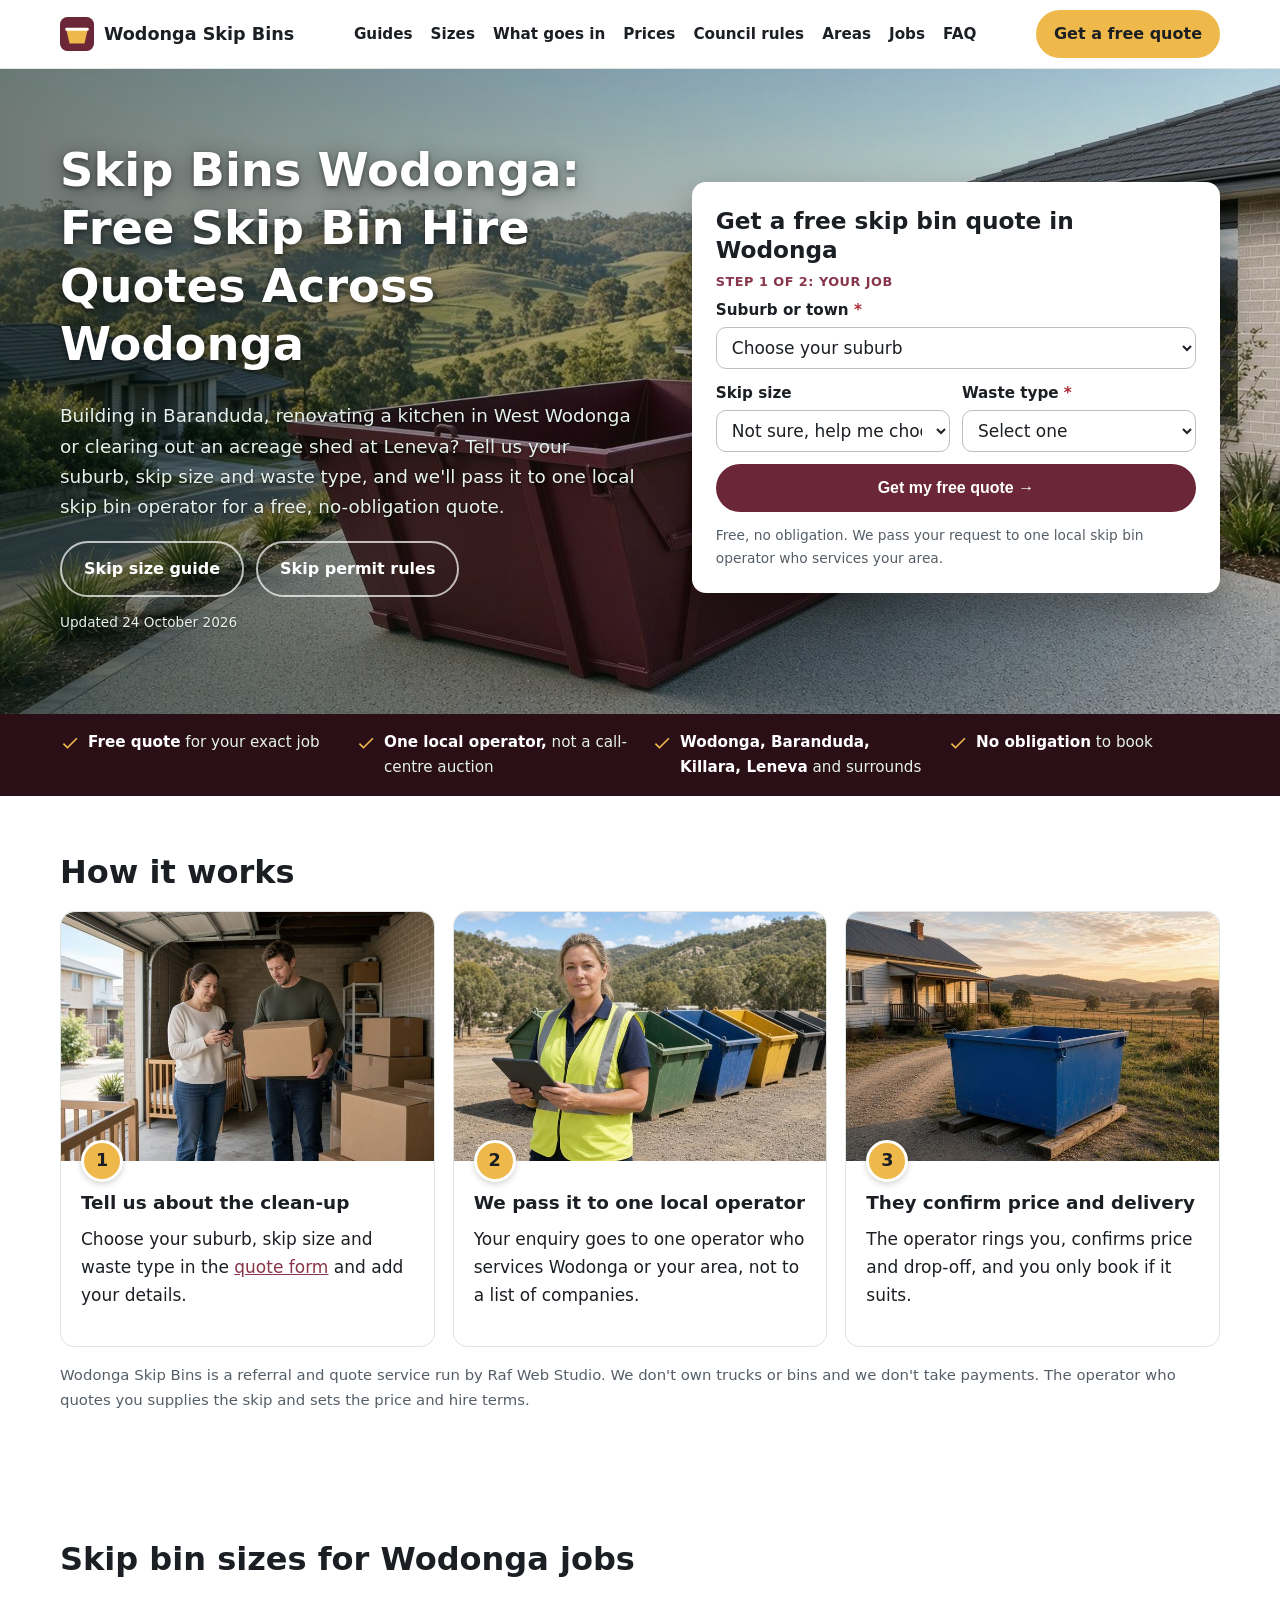
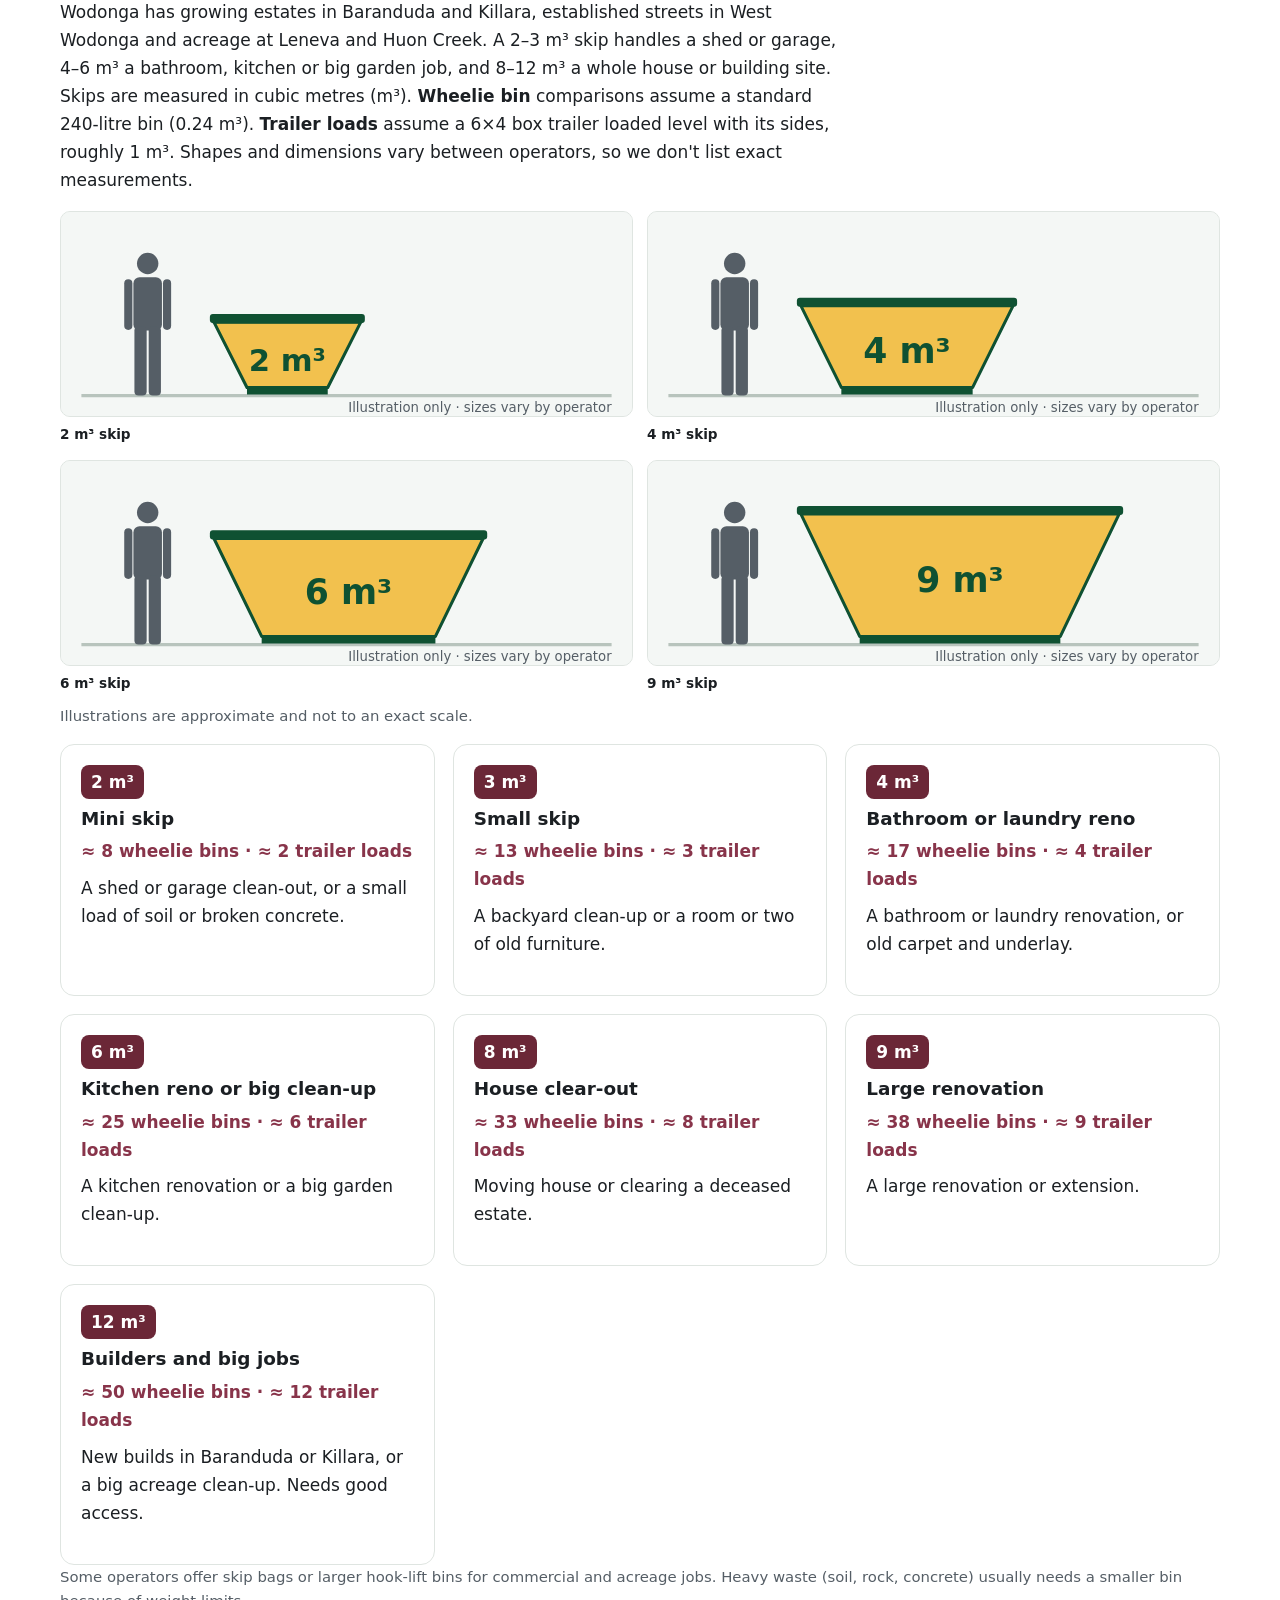
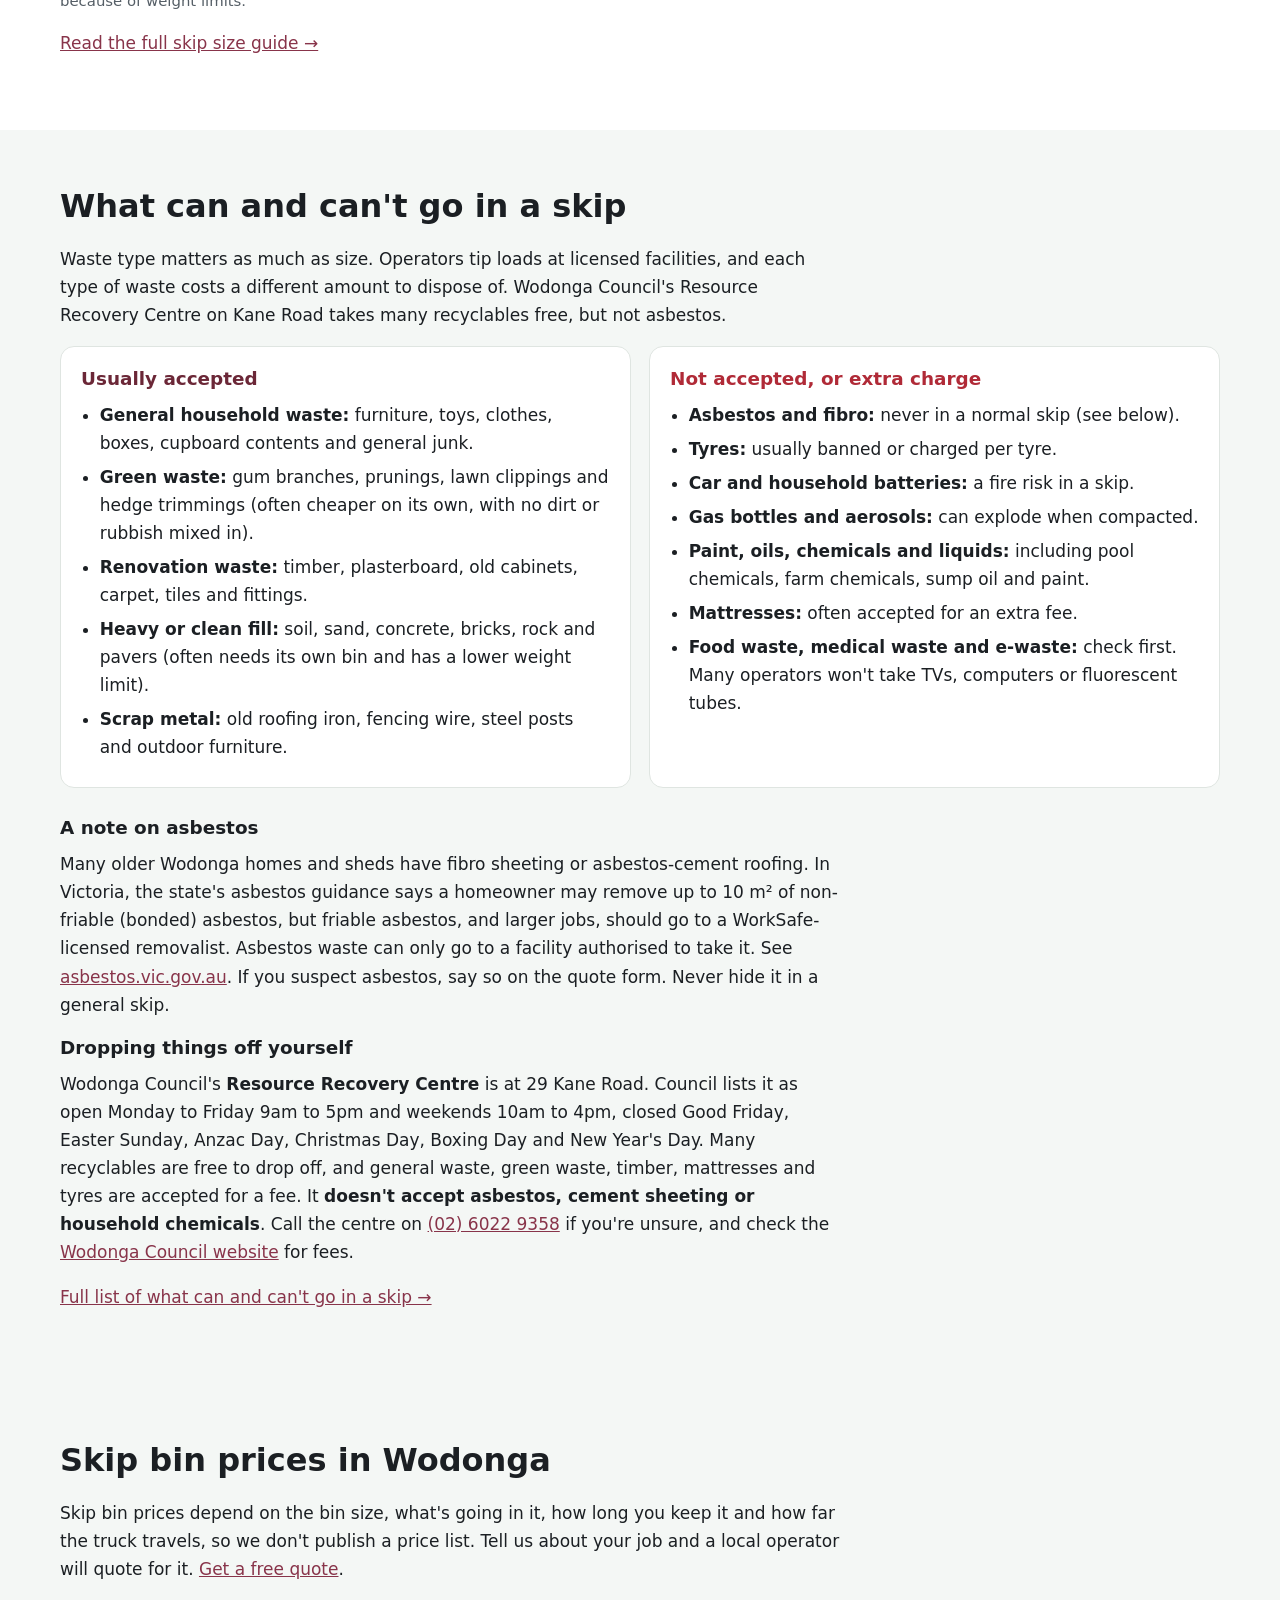
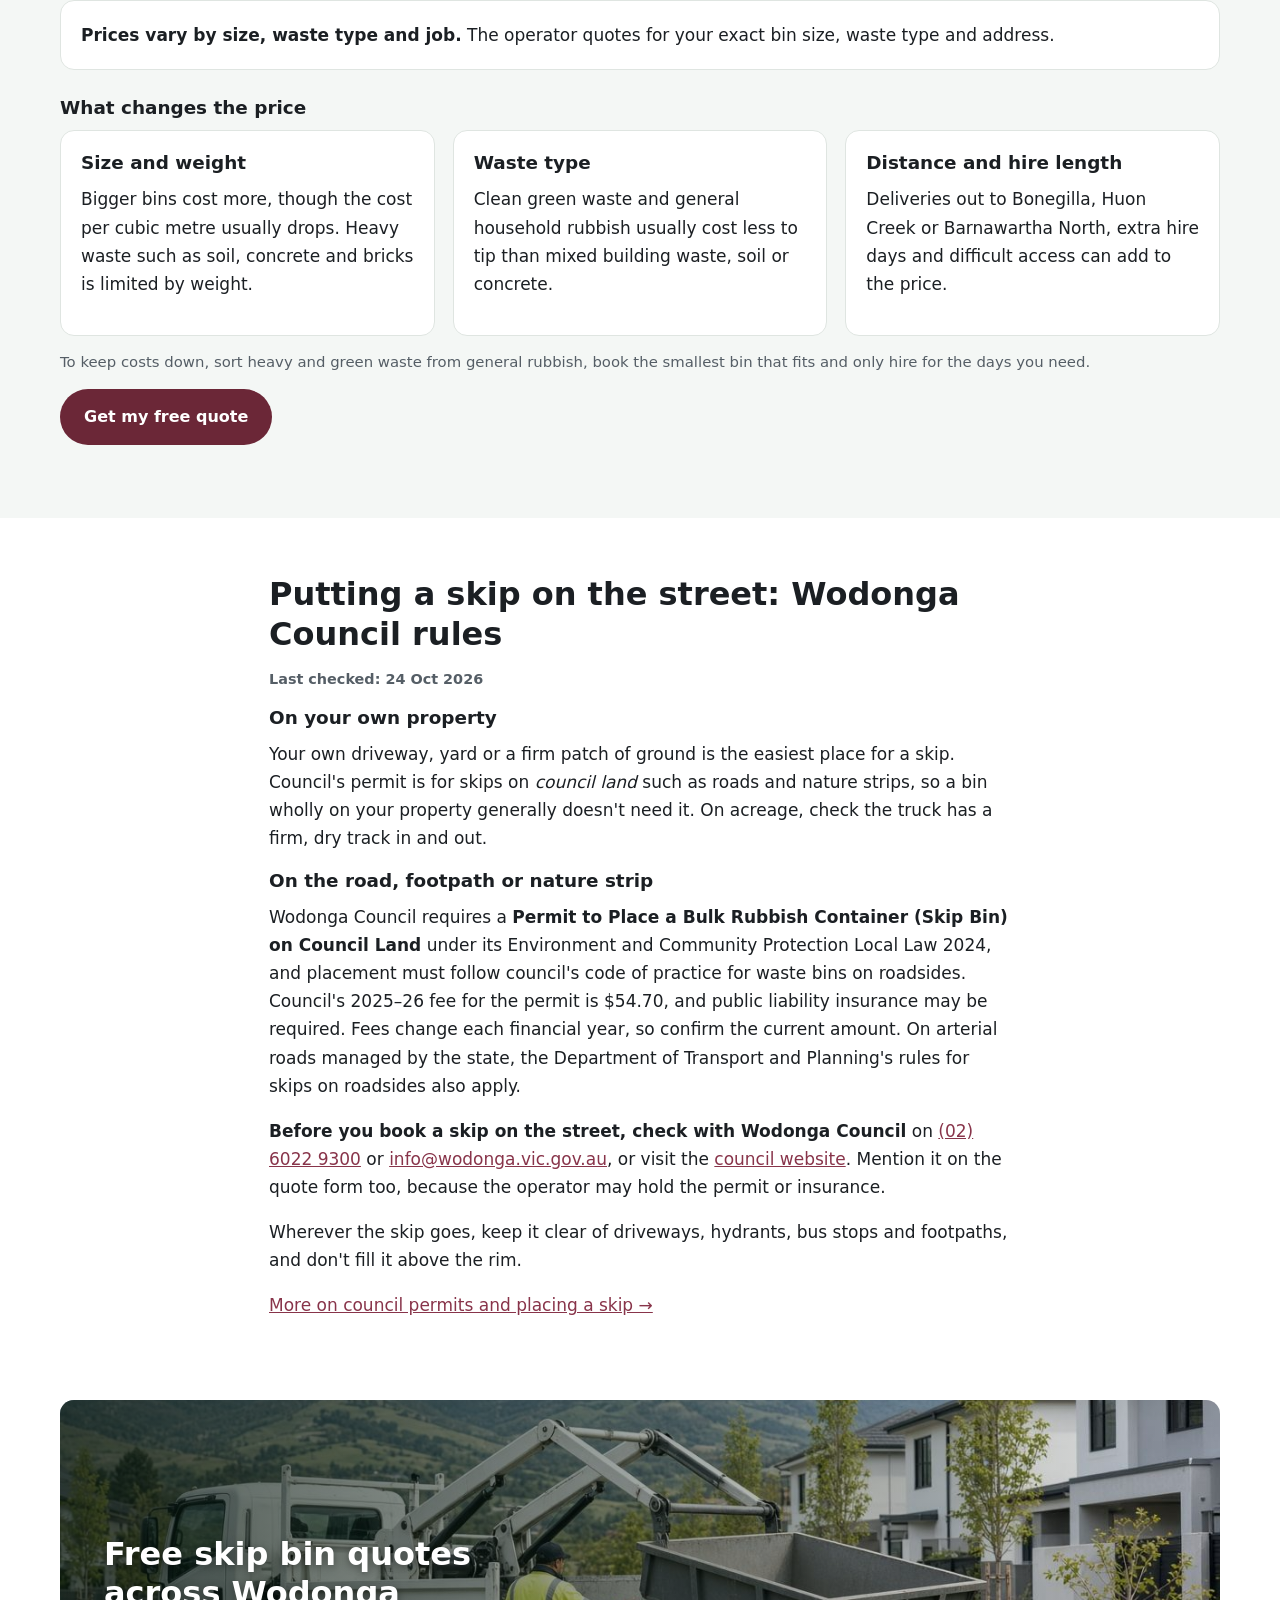
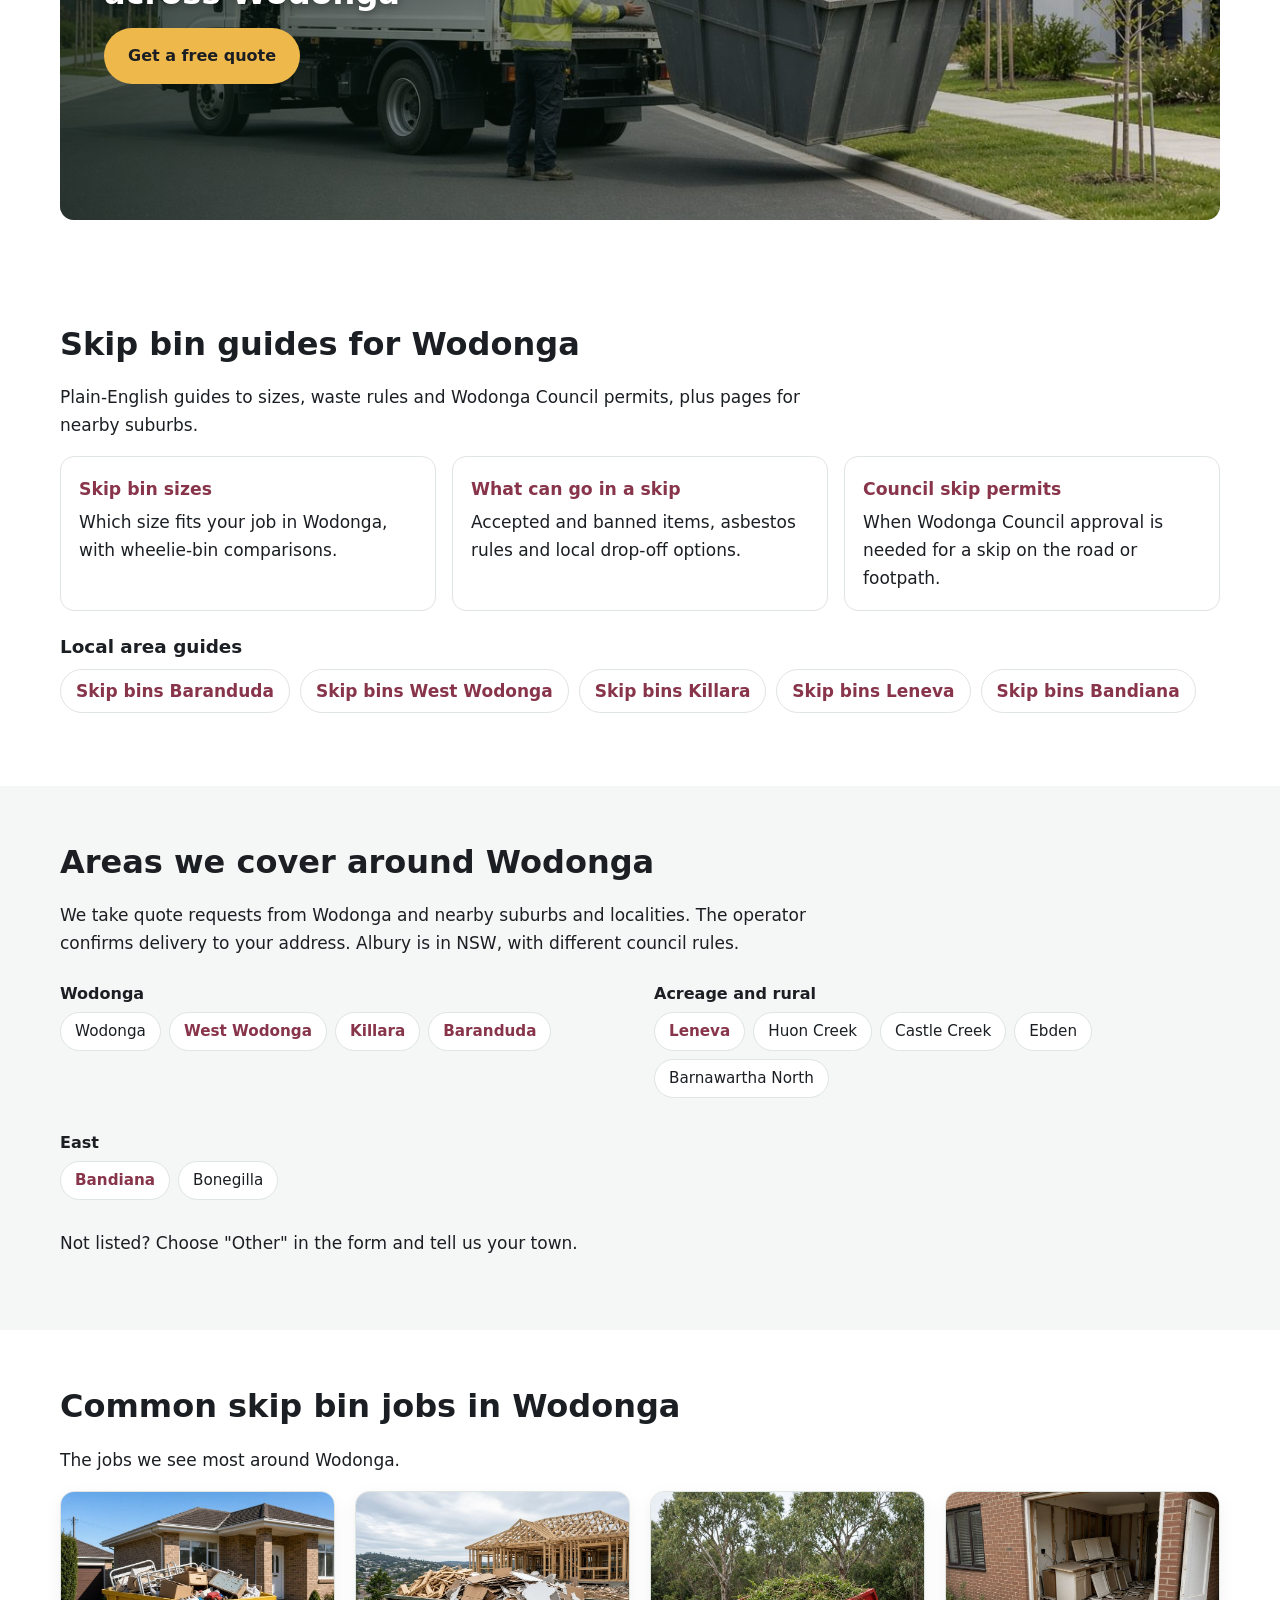
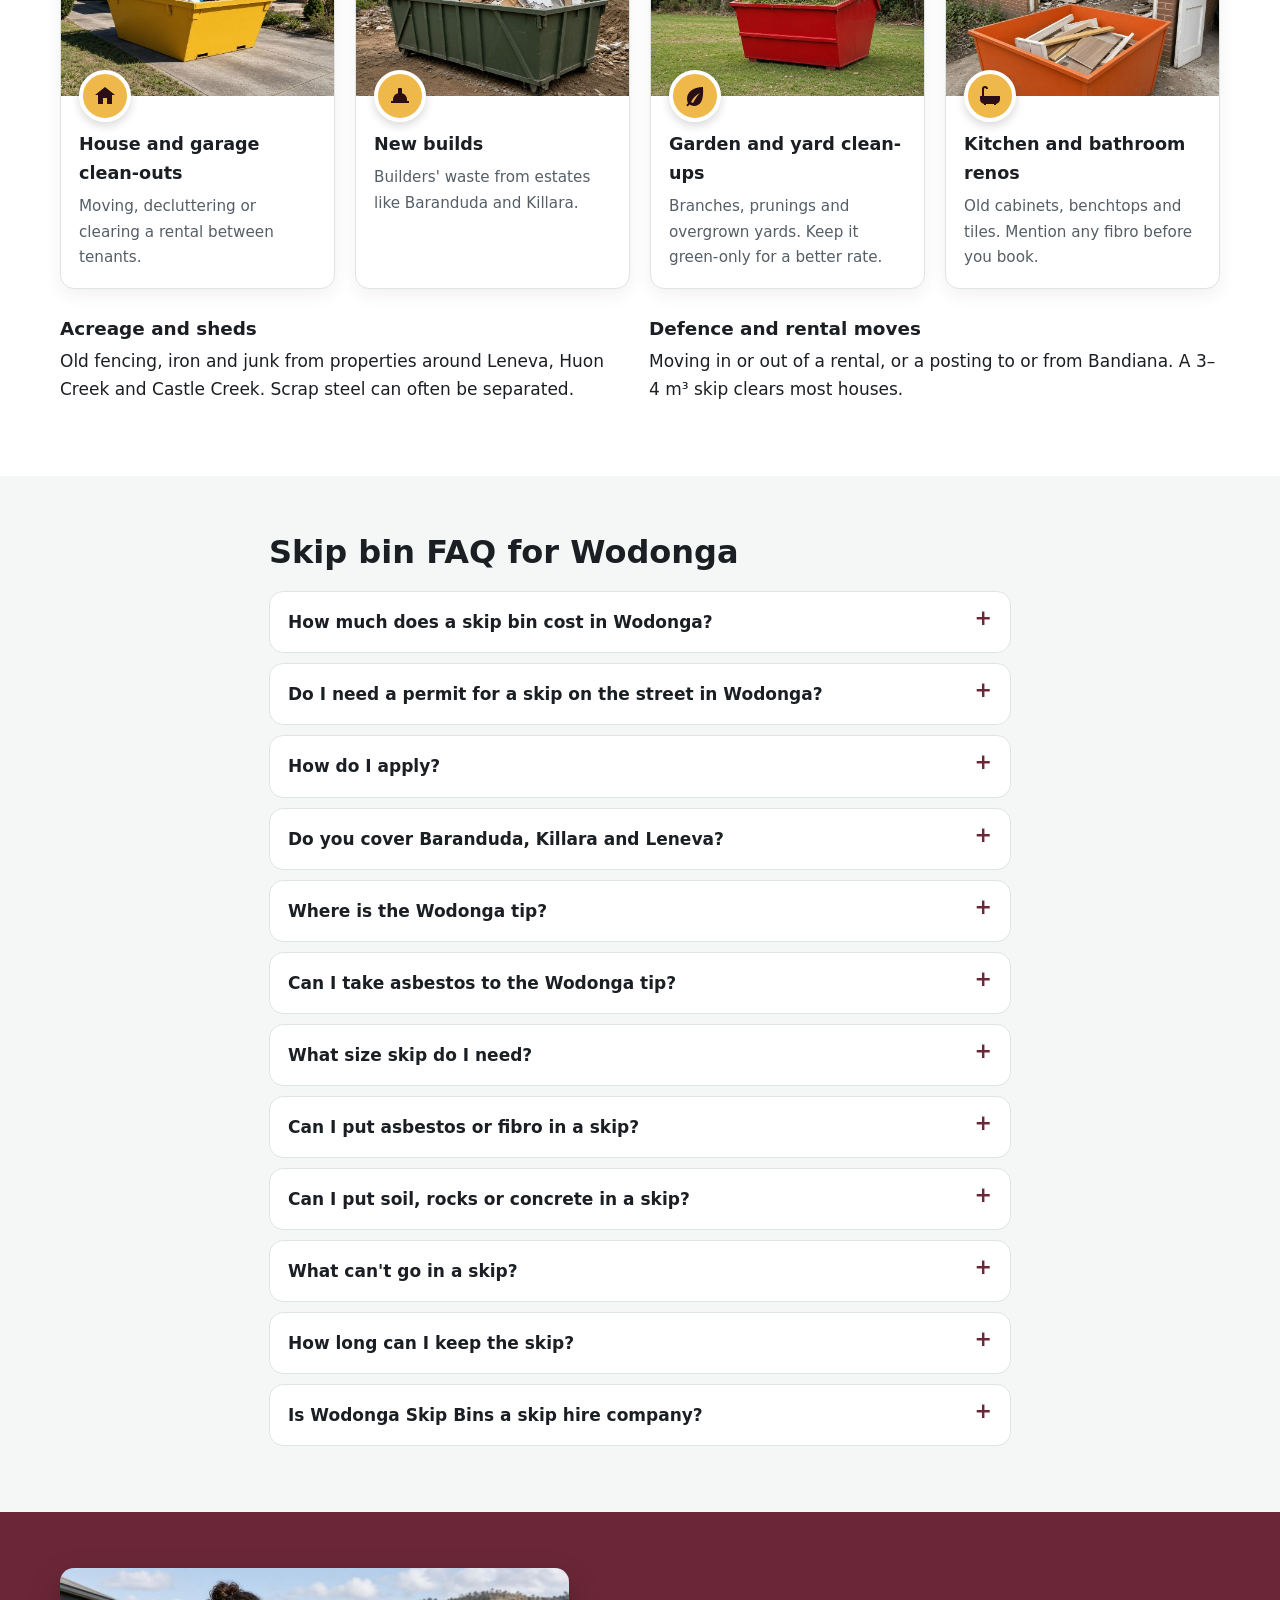
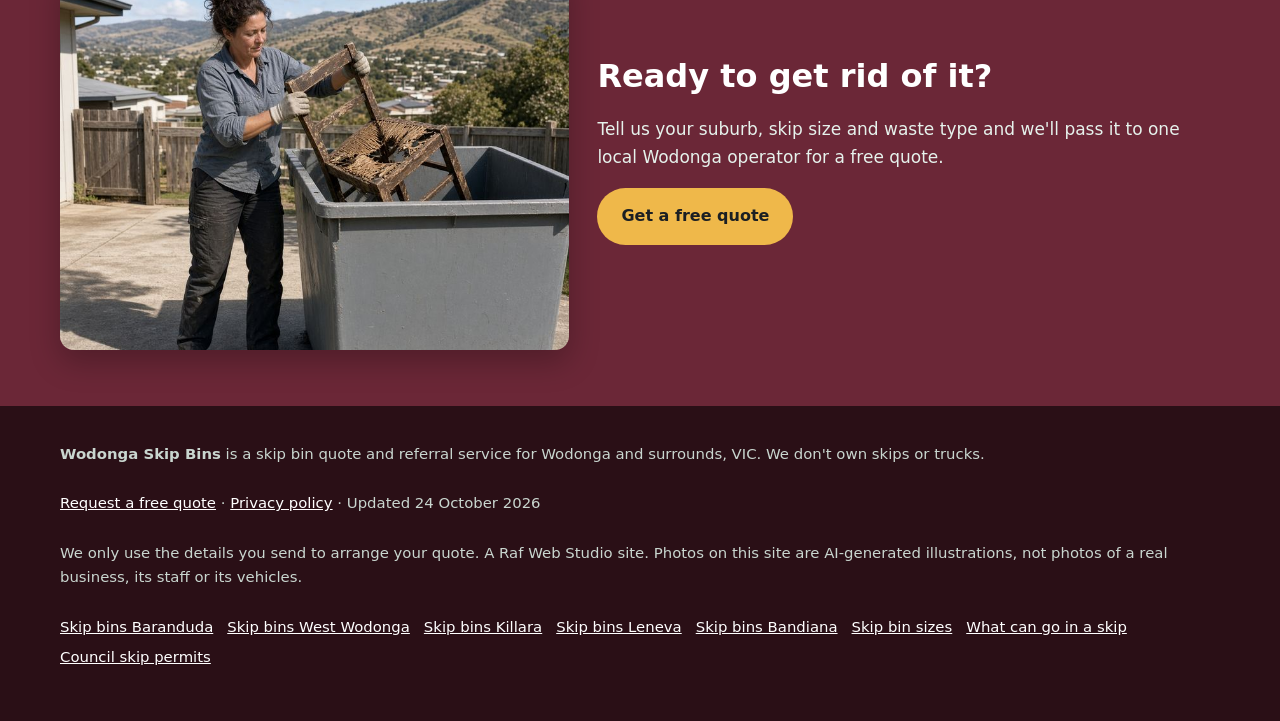
==== index.html @ 62849232 "Initial site: Wodonga skip bin quotes (homepage, 5 suburb pages, sizes, waste, council permit)" ====
<!doctype html>
<html lang="en-AU">
<head>
<meta charset="utf-8">
<!-- Search Console verification meta tag goes here once the property is created -->
<meta name="viewport" content="width=device-width, initial-scale=1">
<title>Skip Bins Wodonga | Free Skip Bin Hire Quotes in Wodonga VIC</title>
<meta name="description" content="Skip bins in Wodonga, West Wodonga, Baranduda, Killara, Leneva and Bandiana. Tell us your suburb, size and waste type and get a free quote from one local skip bin operator.">
<link rel="canonical" href="https://wodongaskipbins.com/">
<link rel="icon" href="favicon.svg" type="image/svg+xml">
<meta name="theme-color" content="#6b2737">
<meta property="og:type" content="website">
<meta property="og:locale" content="en_AU">
<meta property="og:site_name" content="Wodonga Skip Bins">
<meta property="og:title" content="Skip Bins Wodonga | Free Skip Bin Hire Quotes in Wodonga VIC">
<meta property="og:description" content="Free skip bin hire quotes in Wodonga and surrounds, from one local operator.">
<meta property="og:url" content="https://wodongaskipbins.com/">
<meta property="og:image" content="https://wodongaskipbins.com/img/hero.jpg">
<meta name="twitter:card" content="summary_large_image">
<meta name="twitter:image" content="https://wodongaskipbins.com/img/hero.jpg">
<script>document.documentElement.classList.add('js')</script>
<link rel="stylesheet" href="styles.css">

<!-- GA4: Google tag (gtag.js) goes here once the GA4 property for wodongaskipbins.com is created.
<script async src="https://www.googletagmanager.com/gtag/js?id=G-XXXXXXXXXX"></script>
<script>window.dataLayer=window.dataLayer||[];function gtag(){dataLayer.push(arguments);}gtag('js',new Date());gtag('config','G-XXXXXXXXXX');</script>
-->

<script type="application/ld+json">
{
 "@context": "https://schema.org",
 "@type": "WebSite",
 "@id": "https://wodongaskipbins.com/#website",
 "name": "Wodonga Skip Bins",
 "url": "https://wodongaskipbins.com/",
 "inLanguage": "en-AU"
}
</script>
<script type="application/ld+json">
{
 "@context": "https://schema.org",
 "@type": "Service",
 "@id": "https://wodongaskipbins.com/#service",
 "name": "Skip bin hire quotes in Wodonga",
 "serviceType": "Skip bin hire",
 "description": "Free skip bin hire quotes in Wodonga and surrounding suburbs. We pass your request to one local skip bin operator.",
 "url": "https://wodongaskipbins.com/",
 "provider": {
  "@type": "Organization",
  "name": "Wodonga Skip Bins",
  "url": "https://wodongaskipbins.com/"
 },
 "areaServed": [
  {
   "@type": "AdministrativeArea",
   "name": "Wodonga Council, VIC"
  },
  {
   "@type": "Place",
   "name": "Wodonga, VIC"
  },
  {
   "@type": "Place",
   "name": "West Wodonga, VIC"
  },
  {
   "@type": "Place",
   "name": "Killara, VIC"
  },
  {
   "@type": "Place",
   "name": "Baranduda, VIC"
  },
  {
   "@type": "Place",
   "name": "Leneva, VIC"
  },
  {
   "@type": "Place",
   "name": "Bandiana, VIC"
  },
  {
   "@type": "Place",
   "name": "Bonegilla, VIC"
  },
  {
   "@type": "Place",
   "name": "Ebden, VIC"
  },
  {
   "@type": "Place",
   "name": "Huon Creek, VIC"
  },
  {
   "@type": "Place",
   "name": "Castle Creek, VIC"
  },
  {
   "@type": "Place",
   "name": "Barnawartha North, VIC"
  }
 ]
}
</script>
<script type="application/ld+json">
{
 "@context": "https://schema.org",
 "@type": "FAQPage",
 "mainEntity": [
  {
   "@type": "Question",
   "name": "How much does a skip bin cost in Wodonga?",
   "acceptedAnswer": {
    "@type": "Answer",
    "text": "It depends on the size, waste type, hire period and distance. Tell us about your job and a local operator will quote for it."
   }
  },
  {
   "@type": "Question",
   "name": "Do I need a permit for a skip on the street in Wodonga?",
   "acceptedAnswer": {
    "@type": "Answer",
    "text": "Yes, generally. Wodonga Council requires a Permit to Place a Bulk Rubbish Container (Skip Bin) on Council Land. Its 2025–26 fee is $54.70. A skip wholly on your own land generally doesn't need one."
   }
  },
  {
   "@type": "Question",
   "name": "How do I apply?",
   "acceptedAnswer": {
    "@type": "Answer",
    "text": "Contact Wodonga Council on (02) 6022 9300 or info@wodonga.vic.gov.au. Public liability insurance may be required, so the skip operator may apply."
   }
  },
  {
   "@type": "Question",
   "name": "Do you cover Baranduda, Killara and Leneva?",
   "acceptedAnswer": {
    "@type": "Answer",
    "text": "Yes, we take requests from across Wodonga, including Baranduda, Killara, Leneva, West Wodonga and Bandiana. The operator confirms delivery."
   }
  },
  {
   "@type": "Question",
   "name": "Where is the Wodonga tip?",
   "acceptedAnswer": {
    "@type": "Answer",
    "text": "Wodonga Council's Resource Recovery Centre is at 29 Kane Road. Council lists it as open weekdays 9am to 5pm and weekends 10am to 4pm."
   }
  },
  {
   "@type": "Question",
   "name": "Can I take asbestos to the Wodonga tip?",
   "acceptedAnswer": {
    "@type": "Answer",
    "text": "No. Council says the Resource Recovery Centre doesn't accept asbestos or cement sheeting. Use a licensed removalist or find an authorised facility with the national disposal-facility finder."
   }
  },
  {
   "@type": "Question",
   "name": "What size skip do I need?",
   "acceptedAnswer": {
    "@type": "Answer",
    "text": "2–3 m³ for a shed or garage, 4 m³ for a bathroom, 6 m³ for a kitchen or big garden job, and 8–12 m³ for a house clear-out or new build."
   }
  },
  {
   "@type": "Question",
   "name": "Can I put asbestos or fibro in a skip?",
   "acceptedAnswer": {
    "@type": "Answer",
    "text": "No. Asbestos can't go in a general skip. In Victoria, friable asbestos must be removed by a WorkSafe-licensed removalist, and homeowners are limited to small amounts (up to 10 m²) of bonded asbestos."
   }
  },
  {
   "@type": "Question",
   "name": "Can I put soil, rocks or concrete in a skip?",
   "acceptedAnswer": {
    "@type": "Answer",
    "text": "Usually, but heavy waste has weight limits and often needs its own, smaller bin. Choose \"Soil, concrete or bricks\" in the form."
   }
  },
  {
   "@type": "Question",
   "name": "What can't go in a skip?",
   "acceptedAnswer": {
    "@type": "Answer",
    "text": "Asbestos, tyres, batteries, gas bottles, chemicals, paint, oils and liquids. Mattresses and e-waste are often extra or not accepted. The operator who quotes you will confirm their list."
   }
  },
  {
   "@type": "Question",
   "name": "How long can I keep the skip?",
   "acceptedAnswer": {
    "@type": "Answer",
    "text": "Commonly a few days to a week, with extra days by arrangement with the operator."
   }
  },
  {
   "@type": "Question",
   "name": "Is Wodonga Skip Bins a skip hire company?",
   "acceptedAnswer": {
    "@type": "Answer",
    "text": "No. It's a free referral and quote service run by Raf Web Studio. One local operator quotes you and supplies the skip."
   }
  }
 ]
}
</script>
</head>
<body>
<a class="skip-link" href="#main">Skip to content</a>

<header class="site-header">
  <div class="wrap">
    <a class="brand" href="/" aria-label="Wodonga Skip Bins home">
      <svg viewBox="0 0 64 64" aria-hidden="true"><rect width="64" height="64" rx="14" fill="#6b2737"/><path d="M12 24h40l-6 26H18z" fill="#efb84a"/><rect x="10" y="20" width="44" height="6" rx="2" fill="#fff"/></svg>
      Wodonga Skip Bins
    </a>
    <nav class="nav" aria-label="Main">
      <a href="#guides">Guides</a>      <a href="#sizes">Sizes</a><a href="#waste">What goes in</a><a href="#pricing">Prices</a><a href="#council">Council rules</a><a href="#areas">Areas</a><a href="#jobs">Jobs</a><a href="#faq">FAQ</a>
    </nav>
    <a class="btn btn-call header-call" href="#quote">Get a free quote</a>
  </div>
</header>

<main id="main">
<section class="hero" aria-labelledby="h1">
  <picture class="hero-bg">
    <source media="(max-width: 700px)" srcset="img/hero-mobile.jpg" width="684" height="720">
    <img src="img/hero.jpg" width="1280" height="720" alt="Maroon skip bin outside a modern estate home with hills behind" fetchpriority="high" decoding="async">
  </picture>
  <div class="wrap hero-grid">
    <div class="hero-copy">
      <h1 id="h1">Skip Bins Wodonga: Free Skip Bin Hire Quotes Across Wodonga</h1>
      <p class="lead">Building in Baranduda, renovating a kitchen in West Wodonga or clearing out an acreage shed at Leneva? Tell us your suburb, skip size and waste type, and we'll pass it to one local skip bin operator for a free, no-obligation quote.</p>
      <div class="ctas"><a class="btn btn-ghost" href="#sizes">Skip size guide</a><a class="btn btn-ghost" href="#council">Skip permit rules</a></div>
      <p class="updated">Updated 24 October 2026</p>
    </div>
    <div class="hero-form-card" id="quote">
      <h2 id="quote-h">Get a free skip bin quote in Wodonga</h2>
      <form class="quote-form two-step" id="quote-form" action="https://formsubmit.co/quotes@wodongaskipbins.com" method="post" novalidate>
        <input type="hidden" name="_subject" value="New quote request – wodongaskipbins.com">
        <input type="hidden" name="_captcha" value="true">
        <input type="hidden" name="_template" value="table">
        <input type="hidden" name="_next" value="https://wodongaskipbins.com/thanks.html">
        <input type="text" name="_honey" style="display:none" tabindex="-1" autocomplete="off" aria-hidden="true">
        <input type="hidden" name="source" value="wodongaskipbins.com">
        <fieldset class="step step-1">
          <legend class="step-label">Step 1 of 2: your job</legend>
          <div class="full"><label for="suburb">Suburb or town <span class="req" aria-hidden="true">*</span></label>
            <select id="suburb" name="suburb" required><option value="">Choose your suburb</option><option>Wodonga</option><option>West Wodonga</option><option>Killara</option><option>Baranduda</option><option>Leneva</option><option>Bandiana</option><option>Bonegilla</option><option>Ebden</option><option>Huon Creek</option><option>Castle Creek</option><option>Barnawartha North</option><option value="Other">Other (tell us below)</option></select></div>
          <div class="full other-wrap"><label for="suburb_other">Other suburb or town</label><input id="suburb_other" name="suburb_other" type="text" autocomplete="address-level2"></div>
          <div><label for="size">Skip size</label>
            <select id="size" name="skip_size"><option value="Not sure">Not sure, help me choose</option><option>Skip bag (about 1 m³)</option><option>2 m³</option><option>3 m³</option><option>4 m³</option><option>6 m³</option><option>8 m³</option><option>9 m³</option><option>10–12 m³</option><option>Larger / hook-lift</option></select></div>
          <div><label for="waste">Waste type <span class="req" aria-hidden="true">*</span></label>
            <select id="waste" name="waste_type" required><option value="">Select one</option><option>General household</option><option>Green waste</option><option>Mixed renovation / building</option><option>Soil, concrete or bricks</option><option>Mixed, not sure</option><option>May contain asbestos</option></select></div>
          <div class="full js-only"><button class="btn btn-primary btn-block" type="button" id="to-step-2">Get my free quote →</button></div>
          <p class="microcopy full">Free, no obligation. We pass your request to one local skip bin operator who services your area.</p>
          <p class="form-error full" id="step1-error" role="alert" hidden>Please choose your suburb and waste type.</p>
        </fieldset>
        <fieldset class="step step-2" id="step-2">
          <legend class="step-label">Step 2 of 2: your details</legend>
          <div><label for="name">Name <span class="req" aria-hidden="true">*</span></label><input id="name" name="name" type="text" autocomplete="name" required></div>
          <div><label for="phone">Phone <span class="req" aria-hidden="true">*</span></label><input id="phone" name="phone" type="tel" autocomplete="tel" inputmode="tel" required></div>
          <div><label for="email">Email</label><input id="email" name="email" type="email" autocomplete="email"></div>
          <div><label for="date">Delivery date</label><input id="date" name="preferred_date" type="date"></div>
          <div class="full"><label for="message">Anything else?</label><textarea id="message" name="message" rows="2" placeholder="e.g. new build in Baranduda, acreage shed, skip on the nature strip, 7 days"></textarea></div>
          <p class="consent full">By sending this form you agree we can share your details with one local skip bin operator so they can quote for your job. See our <a href="privacy.html">privacy policy</a>.</p>
          <div class="full step2-actions"><button class="btn btn-primary" type="submit">Send my quote request</button><button class="btn-link js-only" type="button" id="back-1">← Back</button></div>
        </fieldset>
      </form>
    </div>
  </div>
</section>
<section class="trust" aria-label="Why use this service">
  <ul class="wrap trust-list"><li><svg viewBox="0 0 24 24" aria-hidden="true"><path fill="currentColor" d="M9 16.2 4.8 12l-1.4 1.4L9 19 21 7l-1.4-1.4z"/></svg><span><strong>Free quote</strong> for your exact job</span></li><li><svg viewBox="0 0 24 24" aria-hidden="true"><path fill="currentColor" d="M9 16.2 4.8 12l-1.4 1.4L9 19 21 7l-1.4-1.4z"/></svg><span><strong>One local operator,</strong> not a call-centre auction</span></li><li><svg viewBox="0 0 24 24" aria-hidden="true"><path fill="currentColor" d="M9 16.2 4.8 12l-1.4 1.4L9 19 21 7l-1.4-1.4z"/></svg><span><strong>Wodonga, Baranduda, Killara, Leneva</strong> and surrounds</span></li><li><svg viewBox="0 0 24 24" aria-hidden="true"><path fill="currentColor" d="M9 16.2 4.8 12l-1.4 1.4L9 19 21 7l-1.4-1.4z"/></svg><span><strong>No obligation</strong> to book</span></li></ul>
</section>
<section id="how" aria-labelledby="how-h">
  <div class="wrap">
    <h2 id="how-h">How it works</h2>
    <ol class="steps grid grid-3">
      <li class="card step-card"><span class="step-img"><img src="img/step1.jpg" width="700" height="467" loading="lazy" decoding="async" alt="Couple in their garage sorting boxes and an old cot for a clean-out"></span><div class="step-body"><span class="step-num">1</span><h3>Tell us about the clean-up</h3><p>Choose your suburb, skip size and waste type in the <a href="#quote">quote form</a> and add your details.</p></div></li>
      <li class="card step-card"><span class="step-img"><img src="img/step2.jpg" width="700" height="467" loading="lazy" decoding="async" alt="Woman in hi-vis checking a booking on a tablet beside coloured skip bins"></span><div class="step-body"><span class="step-num">2</span><h3>We pass it to one local operator</h3><p>Your enquiry goes to one operator who services Wodonga or your area, not to a list of companies.</p></div></li>
      <li class="card step-card"><span class="step-img"><img src="img/step3.jpg" width="700" height="467" loading="lazy" decoding="async" alt="Blue skip bin on timber planks beside a weatherboard house on acreage"></span><div class="step-body"><span class="step-num">3</span><h3>They confirm price and delivery</h3><p>The operator rings you, confirms price and drop-off, and you only book if it suits.</p></div></li>
      </ol>
    <p class="note">Wodonga Skip Bins is a referral and quote service run by Raf Web Studio. We don't own trucks or bins and we don't take payments. The operator who quotes you supplies the skip and sets the price and hire terms.</p>
  </div>
</section>
<section id="sizes" aria-labelledby="sizes-h">
  <div class="wrap">
    <h2 id="sizes-h">Skip bin sizes for Wodonga jobs</h2>
    <p class="intro">Wodonga has growing estates in Baranduda and Killara, established streets in West Wodonga and acreage at Leneva and Huon Creek. A 2–3 m³ skip handles a shed or garage, 4–6 m³ a bathroom, kitchen or big garden job, and 8–12 m³ a whole house or building site. Skips are measured in cubic metres (m³). <strong>Wheelie bin</strong> comparisons assume a standard 240-litre bin (0.24 m³). <strong>Trailer loads</strong> assume a 6×4 box trailer loaded level with its sides, roughly 1 m³. Shapes and dimensions vary between operators, so we don't list exact measurements.</p>
    <div class="size-figs"><figure><img src="img/skip-2m3.svg" width="560" height="200" loading="lazy" decoding="async" alt="2 cubic metre skip bin size guide, shown next to an adult for scale"><figcaption>2 m³ skip</figcaption></figure><figure><img src="img/skip-4m3.svg" width="560" height="200" loading="lazy" decoding="async" alt="4 cubic metre skip bin size guide, shown next to an adult for scale"><figcaption>4 m³ skip</figcaption></figure><figure><img src="img/skip-6m3.svg" width="560" height="200" loading="lazy" decoding="async" alt="6 cubic metre skip bin size guide, shown next to an adult for scale"><figcaption>6 m³ skip</figcaption></figure><figure><img src="img/skip-9m3.svg" width="560" height="200" loading="lazy" decoding="async" alt="9 cubic metre skip bin size guide, shown next to an adult for scale"><figcaption>9 m³ skip</figcaption></figure></div>
    <p class="note">Illustrations are approximate and not to an exact scale.</p>
    <div class="grid grid-3 size-cards"><div class="card"><span class="size">2 m³</span><h3>Mini skip</h3><p class="equiv">≈ 8 wheelie bins · ≈ 2 trailer loads</p><p>A shed or garage clean-out, or a small load of soil or broken concrete.</p></div><div class="card"><span class="size">3 m³</span><h3>Small skip</h3><p class="equiv">≈ 13 wheelie bins · ≈ 3 trailer loads</p><p>A backyard clean-up or a room or two of old furniture.</p></div><div class="card"><span class="size">4 m³</span><h3>Bathroom or laundry reno</h3><p class="equiv">≈ 17 wheelie bins · ≈ 4 trailer loads</p><p>A bathroom or laundry renovation, or old carpet and underlay.</p></div><div class="card"><span class="size">6 m³</span><h3>Kitchen reno or big clean-up</h3><p class="equiv">≈ 25 wheelie bins · ≈ 6 trailer loads</p><p>A kitchen renovation or a big garden clean-up.</p></div><div class="card"><span class="size">8 m³</span><h3>House clear-out</h3><p class="equiv">≈ 33 wheelie bins · ≈ 8 trailer loads</p><p>Moving house or clearing a deceased estate.</p></div><div class="card"><span class="size">9 m³</span><h3>Large renovation</h3><p class="equiv">≈ 38 wheelie bins · ≈ 9 trailer loads</p><p>A large renovation or extension.</p></div><div class="card"><span class="size">12 m³</span><h3>Builders and big jobs</h3><p class="equiv">≈ 50 wheelie bins · ≈ 12 trailer loads</p><p>New builds in Baranduda or Killara, or a big acreage clean-up. Needs good access.</p></div></div>
    <p class="note">Some operators offer skip bags or larger hook-lift bins for commercial and acreage jobs. Heavy waste (soil, rock, concrete) usually needs a smaller bin because of weight limits.</p>
    <p><a href="/skip-bin-sizes/">Read the full skip size guide →</a></p>
  </div>
</section>
<section class="alt" id="waste" aria-labelledby="waste-h">
  <div class="wrap">
    <h2 id="waste-h">What can and can't go in a skip</h2>
    <p class="intro">Waste type matters as much as size. Operators tip loads at licensed facilities, and each type of waste costs a different amount to dispose of. Wodonga Council's Resource Recovery Centre on Kane Road takes many recyclables free, but not asbestos.</p>
    <div class="grid grid-2">
      <div class="card yes">
        <h3>Usually accepted</h3>
        <ul class="clean">
          <li><strong>General household waste:</strong> furniture, toys, clothes, boxes, cupboard contents and general junk.</li>
          <li><strong>Green waste:</strong> gum branches, prunings, lawn clippings and hedge trimmings (often cheaper on its own, with no dirt or rubbish mixed in).</li>
          <li><strong>Renovation waste:</strong> timber, plasterboard, old cabinets, carpet, tiles and fittings.</li>
          <li><strong>Heavy or clean fill:</strong> soil, sand, concrete, bricks, rock and pavers (often needs its own bin and has a lower weight limit).</li>
          <li><strong>Scrap metal:</strong> old roofing iron, fencing wire, steel posts and outdoor furniture.</li>
        </ul>
      </div>
      <div class="card no">
        <h3>Not accepted, or extra charge</h3>
        <ul class="clean">
          <li><strong>Asbestos and fibro:</strong> never in a normal skip (see below).</li>
          <li><strong>Tyres:</strong> usually banned or charged per tyre.</li>
          <li><strong>Car and household batteries:</strong> a fire risk in a skip.</li>
          <li><strong>Gas bottles and aerosols:</strong> can explode when compacted.</li>
          <li><strong>Paint, oils, chemicals and liquids:</strong> including pool chemicals, farm chemicals, sump oil and paint.</li>
          <li><strong>Mattresses:</strong> often accepted for an extra fee.</li>
          <li><strong>Food waste, medical waste and e-waste:</strong> check first. Many operators won't take TVs, computers or fluorescent tubes.</li>
        </ul>
      </div>
    </div>
    <h3 style="margin-top:28px">A note on asbestos</h3>
    <p class="intro">Many older Wodonga homes and sheds have fibro sheeting or asbestos-cement roofing. In Victoria, the state's asbestos guidance says a homeowner may remove up to 10 m² of non-friable (bonded) asbestos, but friable asbestos, and larger jobs, should go to a WorkSafe-licensed removalist. Asbestos waste can only go to a facility authorised to take it. See <a href="https://www.asbestos.vic.gov.au/" rel="noopener">asbestos.vic.gov.au</a>. If you suspect asbestos, say so on the quote form. Never hide it in a general skip.</p>
    <h3>Dropping things off yourself</h3>
    <p class="intro">Wodonga Council's <strong>Resource Recovery Centre</strong> is at 29 Kane Road. Council lists it as open Monday to Friday 9am to 5pm and weekends 10am to 4pm, closed Good Friday, Easter Sunday, Anzac Day, Christmas Day, Boxing Day and New Year's Day. Many recyclables are free to drop off, and general waste, green waste, timber, mattresses and tyres are accepted for a fee. It <strong>doesn't accept asbestos, cement sheeting or household chemicals</strong>. Call the centre on <a href="tel:0260229358">(02) 6022 9358</a> if you're unsure, and check the <a href="https://www.wodonga.vic.gov.au/" rel="noopener">Wodonga Council website</a> for fees.</p>
    <p><a href="/what-can-go-in-a-skip/">Full list of what can and can't go in a skip →</a></p>
  </div>
</section>
<section class="alt" id="pricing" aria-labelledby="pricing-h">
  <div class="wrap">
    <h2 id="pricing-h">Skip bin prices in Wodonga</h2>
    <p class="intro">Skip bin prices depend on the bin size, what's going in it, how long you keep it and how far the truck travels, so we don't publish a price list. Tell us about your job and a local operator will quote for it. <a href="#quote">Get a free quote</a>.</p>
    <div class="card"><p style="margin:0"><strong>Prices vary by size, waste type and job.</strong> The operator quotes for your exact bin size, waste type and address.</p></div>
    <h3 style="margin-top:26px">What changes the price</h3>
    <div class="grid grid-3">
      <div class="card"><h3>Size and weight</h3><p>Bigger bins cost more, though the cost per cubic metre usually drops. Heavy waste such as soil, concrete and bricks is limited by weight.</p></div>
      <div class="card"><h3>Waste type</h3><p>Clean green waste and general household rubbish usually cost less to tip than mixed building waste, soil or concrete.</p></div>
      <div class="card"><h3>Distance and hire length</h3><p>Deliveries out to Bonegilla, Huon Creek or Barnawartha North, extra hire days and difficult access can add to the price.</p></div>
    </div>
    <p class="note" style="margin-top:14px">To keep costs down, sort heavy and green waste from general rubbish, book the smallest bin that fits and only hire for the days you need.</p>
    <p><a class="btn btn-primary" href="#quote">Get my free quote</a></p>
  </div>
</section>
<section id="council" aria-labelledby="council-h">
  <div class="wrap intro">
    <h2 id="council-h">Putting a skip on the street: Wodonga Council rules</h2>
    <p class="updated-dark">Last checked: 24 Oct 2026</p>
    <h3>On your own property</h3>
    <p>Your own driveway, yard or a firm patch of ground is the easiest place for a skip. Council's permit is for skips on <em>council land</em> such as roads and nature strips, so a bin wholly on your property generally doesn't need it. On acreage, check the truck has a firm, dry track in and out.</p>
    <h3>On the road, footpath or nature strip</h3>
    <p>Wodonga Council requires a <strong>Permit to Place a Bulk Rubbish Container (Skip Bin) on Council Land</strong> under its Environment and Community Protection Local Law 2024, and placement must follow council's code of practice for waste bins on roadsides. Council's 2025–26 fee for the permit is $54.70, and public liability insurance may be required. Fees change each financial year, so confirm the current amount. On arterial roads managed by the state, the Department of Transport and Planning's rules for skips on roadsides also apply.</p>
    <p><strong>Before you book a skip on the street, check with Wodonga Council</strong> on <a href="tel:0260229300">(02) 6022 9300</a> or <a href="mailto:info@wodonga.vic.gov.au">info@wodonga.vic.gov.au</a>, or visit the <a href="https://www.wodonga.vic.gov.au/" rel="noopener">council website</a>. Mention it on the quote form too, because the operator may hold the permit or insurance.</p>
    <p>Wherever the skip goes, keep it clear of driveways, hydrants, bus stops and footpaths, and don't fill it above the rim.</p>
    <p><a href="/skip-bin-council-permit/">More on council permits and placing a skip →</a></p>
  </div>
</section>
<section class="band-wrap" aria-label="Free skip bin quotes across Wodonga">
  <div class="wrap">
    <div class="truck-band">
      <img src="img/band.jpg" width="1280" height="720" loading="lazy" decoding="async" alt="Grey skip bin being delivered in a new estate street">
      <div class="band-text">
        <p class="band-line">Free skip bin quotes across Wodonga</p>
        <a class="btn btn-call" href="#quote">Get a free quote</a>
      </div>
    </div>
  </div>
</section>
<section id="guides" aria-labelledby="guides-h">
  <div class="wrap">
    <h2 id="guides-h">Skip bin guides for Wodonga</h2>
    <p class="intro">Plain-English guides to sizes, waste rules and Wodonga Council permits, plus pages for nearby suburbs.</p>
    <div class="guide-cards"><a href="/skip-bin-sizes/"><strong>Skip bin sizes</strong>Which size fits your job in Wodonga, with wheelie-bin comparisons.</a><a href="/what-can-go-in-a-skip/"><strong>What can go in a skip</strong>Accepted and banned items, asbestos rules and local drop-off options.</a><a href="/skip-bin-council-permit/"><strong>Council skip permits</strong>When Wodonga Council approval is needed for a skip on the road or footpath.</a></div>
    <h3 style="margin-top:24px">Local area guides</h3>
    <ul class="link-list"><li><a href="/skip-bins-baranduda/">Skip bins Baranduda</a></li><li><a href="/skip-bins-west-wodonga/">Skip bins West Wodonga</a></li><li><a href="/skip-bins-killara/">Skip bins Killara</a></li><li><a href="/skip-bins-leneva/">Skip bins Leneva</a></li><li><a href="/skip-bins-bandiana/">Skip bins Bandiana</a></li></ul>
  </div>
</section>

<section class="alt" id="areas" aria-labelledby="areas-h">
  <div class="wrap">
    <h2 id="areas-h">Areas we cover around Wodonga</h2>
    <p class="intro">We take quote requests from Wodonga and nearby suburbs and localities. The operator confirms delivery to your address. Albury is in NSW, with different council rules.</p>
    <div class="area-groups"><div class="area-group"><h3>Wodonga</h3><ul class="areas"><li>Wodonga</li><li><a href="/skip-bins-west-wodonga/">West Wodonga</a></li><li><a href="/skip-bins-killara/">Killara</a></li><li><a href="/skip-bins-baranduda/">Baranduda</a></li></ul></div><div class="area-group"><h3>Acreage and rural</h3><ul class="areas"><li><a href="/skip-bins-leneva/">Leneva</a></li><li>Huon Creek</li><li>Castle Creek</li><li>Ebden</li><li>Barnawartha North</li></ul></div><div class="area-group"><h3>East</h3><ul class="areas"><li><a href="/skip-bins-bandiana/">Bandiana</a></li><li>Bonegilla</li></ul></div></div>
    <p class="intro">Not listed? Choose "Other" in the form and tell us your town.</p>
  </div>
</section>
<section id="jobs" aria-labelledby="jobs-h">
  <div class="wrap">
    <h2 id="jobs-h">Common skip bin jobs in Wodonga</h2>
    <p class="intro">The jobs we see most around Wodonga.</p>
    <div class="photo-cards">
      <a class="photo-card" href="#sizes">
        <span class="pc-img"><img src="img/card-home.jpg" width="900" height="675" loading="lazy" decoding="async" alt="Yellow skip bin with old bed frames and toys during a house clean-out"></span>
        <span class="pc-body"><span class="pc-icon"><svg viewBox="0 0 24 24" aria-hidden="true"><path fill="currentColor" d="M12 3 2 11h3v9h5v-6h4v6h5v-9h3z"/></svg></span><strong class="pc-title">House and garage clean-outs</strong><span class="pc-text">Moving, decluttering or clearing a rental between tenants.</span></span>
      </a>
      <a class="photo-card" href="#sizes">
        <span class="pc-img"><img src="img/card-build.jpg" width="900" height="675" loading="lazy" decoding="async" alt="Green skip bin on a hillside building site"></span>
        <span class="pc-body"><span class="pc-icon"><svg viewBox="0 0 24 24" aria-hidden="true"><path fill="currentColor" d="M11 4h2a1 1 0 0 1 1 1v4.2A7 7 0 0 1 19 15v2h2v2H3v-2h2v-2a7 7 0 0 1 5-5.8V5a1 1 0 0 1 1-1z"/></svg></span><strong class="pc-title">New builds</strong><span class="pc-text">Builders' waste from estates like Baranduda and Killara.</span></span>
      </a>
      <a class="photo-card" href="#waste">
        <span class="pc-img"><img src="img/card-green.jpg" width="900" height="675" loading="lazy" decoding="async" alt="Red skip bin with green waste on a lawn"></span>
        <span class="pc-body"><span class="pc-icon"><svg viewBox="0 0 24 24" aria-hidden="true"><path fill="currentColor" d="M20 3C10 3 4 8 4 15c0 1.6.4 3 1 4.2L3.3 21l1.4 1.4 1.8-1.8C7.8 21.5 9.3 22 11 22c6.6 0 10-6 9-19zM8 18c2-4 5-7 9-9-3 3-5 6-7 10z"/></svg></span><strong class="pc-title">Garden and yard clean-ups</strong><span class="pc-text">Branches, prunings and overgrown yards. Keep it green-only for a better rate.</span></span>
      </a>
      <a class="photo-card" href="#sizes">
        <span class="pc-img"><img src="img/card-reno.jpg" width="900" height="675" loading="lazy" decoding="async" alt="Orange skip bin with old kitchen cabinets from a renovation"></span>
        <span class="pc-body"><span class="pc-icon"><svg viewBox="0 0 24 24" aria-hidden="true"><path fill="currentColor" d="M4 12V5a3 3 0 0 1 6 0h-2a1 1 0 0 0-2 0v7h16v3a5 5 0 0 1-4 4.9V21h-2v-1H8v1H6v-1.1A5 5 0 0 1 2 15v-3z"/></svg></span><strong class="pc-title">Kitchen and bathroom renos</strong><span class="pc-text">Old cabinets, benchtops and tiles. Mention any fibro before you book.</span></span>
      </a>
    </div>
    <div class="grid grid-2 more-jobs"><div><h3>Acreage and sheds</h3><p>Old fencing, iron and junk from properties around Leneva, Huon Creek and Castle Creek. Scrap steel can often be separated.</p></div><div><h3>Defence and rental moves</h3><p>Moving in or out of a rental, or a posting to or from Bandiana. A 3–4 m³ skip clears most houses.</p></div></div>
  </div>
</section>
<section class="alt" id="faq" aria-labelledby="faq-h">
  <div class="wrap intro">
    <h2 id="faq-h">Skip bin FAQ for Wodonga</h2>
    <details><summary>How much does a skip bin cost in Wodonga?</summary><p>It depends on the size, waste type, hire period and distance. Tell us about your job and a local operator will quote for it.</p></details>
    <details><summary>Do I need a permit for a skip on the street in Wodonga?</summary><p>Yes, generally. Wodonga Council requires a Permit to Place a Bulk Rubbish Container (Skip Bin) on Council Land. Its 2025–26 fee is $54.70. A skip wholly on your own land generally doesn&#x27;t need one.</p></details>
    <details><summary>How do I apply?</summary><p>Contact Wodonga Council on (02) 6022 9300 or info@wodonga.vic.gov.au. Public liability insurance may be required, so the skip operator may apply.</p></details>
    <details><summary>Do you cover Baranduda, Killara and Leneva?</summary><p>Yes, we take requests from across Wodonga, including Baranduda, Killara, Leneva, West Wodonga and Bandiana. The operator confirms delivery.</p></details>
    <details><summary>Where is the Wodonga tip?</summary><p>Wodonga Council&#x27;s Resource Recovery Centre is at 29 Kane Road. Council lists it as open weekdays 9am to 5pm and weekends 10am to 4pm.</p></details>
    <details><summary>Can I take asbestos to the Wodonga tip?</summary><p>No. Council says the Resource Recovery Centre doesn&#x27;t accept asbestos or cement sheeting. Use a licensed removalist or find an authorised facility with the national disposal-facility finder.</p></details>
    <details><summary>What size skip do I need?</summary><p>2–3 m³ for a shed or garage, 4 m³ for a bathroom, 6 m³ for a kitchen or big garden job, and 8–12 m³ for a house clear-out or new build.</p></details>
    <details><summary>Can I put asbestos or fibro in a skip?</summary><p>No. Asbestos can&#x27;t go in a general skip. In Victoria, friable asbestos must be removed by a WorkSafe-licensed removalist, and homeowners are limited to small amounts (up to 10 m²) of bonded asbestos.</p></details>
    <details><summary>Can I put soil, rocks or concrete in a skip?</summary><p>Usually, but heavy waste has weight limits and often needs its own, smaller bin. Choose &quot;Soil, concrete or bricks&quot; in the form.</p></details>
    <details><summary>What can&#x27;t go in a skip?</summary><p>Asbestos, tyres, batteries, gas bottles, chemicals, paint, oils and liquids. Mattresses and e-waste are often extra or not accepted. The operator who quotes you will confirm their list.</p></details>
    <details><summary>How long can I keep the skip?</summary><p>Commonly a few days to a week, with extra days by arrangement with the operator.</p></details>
    <details><summary>Is Wodonga Skip Bins a skip hire company?</summary><p>No. It&#x27;s a free referral and quote service run by Raf Web Studio. One local operator quotes you and supplies the skip.</p></details>
    
  </div>
</section>
<section class="quote closing" aria-labelledby="close-h">
  <div class="wrap closing-grid">
    <figure class="closing-photo"><img src="img/closing.jpg" width="800" height="600" loading="lazy" decoding="async" alt="Woman putting an old chair into a grey skip bin"></figure>
    <div>
      <h2 id="close-h">Ready to get rid of it?</h2>
      <p>Tell us your suburb, skip size and waste type and we'll pass it to one local Wodonga operator for a free quote.</p>
      <p><a class="btn btn-call" href="#quote">Get a free quote</a></p>
    </div>
  </div>
</section>
</main>

<footer class="site-footer">
  <div class="wrap">
    <p><strong>Wodonga Skip Bins</strong> is a skip bin quote and referral service for Wodonga and surrounds, VIC. We don't own skips or trucks.</p>
    <p><a href="#quote">Request a free quote</a> · <a href="privacy.html">Privacy policy</a> · Updated 24 October 2026</p>
    <p>We only use the details you send to arrange your quote. A Raf Web Studio site. Photos on this site are AI-generated illustrations, not photos of a real business, its staff or its vehicles.</p>
    <p class="footer-links"><a href="/skip-bins-baranduda/">Skip bins Baranduda</a> <a href="/skip-bins-west-wodonga/">Skip bins West Wodonga</a> <a href="/skip-bins-killara/">Skip bins Killara</a> <a href="/skip-bins-leneva/">Skip bins Leneva</a> <a href="/skip-bins-bandiana/">Skip bins Bandiana</a> <a href="/skip-bin-sizes/">Skip bin sizes</a> <a href="/what-can-go-in-a-skip/">What can go in a skip</a> <a href="/skip-bin-council-permit/">Council skip permits</a></p>
  </div>
</footer>

<div class="mobile-call" aria-label="Quick contact">
  <a class="btn btn-call" href="#quote">Get a free quote</a>
</div>
<script src="form.js" defer></script>
</body>
</html>
---- styles.css ----
:root{
  --green:#6b2737;--green-2:#88344a;--yellow:#efb84a;--ink:#1b1f23;--muted:#555e66;
  --bg:#ffffff;--soft:#f4f7f5;--line:#dfe5e1;--radius:14px;--max:1200px;
}
*{box-sizing:border-box}
html{scroll-behavior:smooth}
body{margin:0;font-family:system-ui,-apple-system,"Segoe UI",Roboto,Arial,sans-serif;color:var(--ink);background:var(--bg);line-height:1.65;font-size:17px;padding-bottom:72px}
@media(min-width:800px){body{padding-bottom:0}}
img,svg{max-width:100%}
a{color:var(--green-2)}
a:focus-visible,button:focus-visible,input:focus-visible,select:focus-visible,textarea:focus-visible{outline:3px solid var(--yellow);outline-offset:2px}
.wrap{max-width:var(--max);margin:0 auto;padding:0 20px}
.skip-link{position:absolute;left:-999px;top:0;background:#fff;padding:8px 12px;z-index:100}
.skip-link:focus{left:8px}
h1,h2,h3{line-height:1.25;margin:0 0 .6em}
h1{font-size:clamp(1.9rem,4.5vw,2.9rem)}
h2{font-size:clamp(1.5rem,3vw,2rem);margin-top:0}
h3{font-size:1.15rem}
p{margin:0 0 1em}

/* header */
.site-header{background:#fff;border-bottom:1px solid var(--line);position:sticky;top:0;z-index:50}
.site-header .wrap{display:flex;align-items:center;justify-content:space-between;gap:16px;padding-top:10px;padding-bottom:10px}
.brand{display:flex;align-items:center;gap:10px;font-weight:800;color:var(--ink);text-decoration:none;font-size:1.1rem}
.brand svg{width:34px;height:34px}
.nav{display:none;gap:18px}
.nav a{color:var(--ink);text-decoration:none;font-weight:600;font-size:.95rem}
.nav a:hover{color:var(--green-2)}
@media(min-width:900px){.nav{display:flex}}

/* buttons */
.btn{display:inline-flex;align-items:center;justify-content:center;gap:8px;font-weight:700;border-radius:999px;padding:13px 22px;text-decoration:none;border:2px solid transparent;cursor:pointer;font-size:1rem}
.btn svg{width:20px;height:20px}
.btn-call{background:var(--yellow);color:#1b1f23}
.btn-call:hover{background:#efb84a}
.btn-ghost{background:transparent;color:#fff;border-color:rgba(255,255,255,.7)}
.btn-ghost:hover{background:rgba(255,255,255,.12)}
.btn-primary{background:var(--green);color:#fff}
.btn-primary:hover{background:var(--green-2)}
.header-call{display:none}
@media(min-width:600px){.header-call{display:inline-flex;padding:9px 16px}}

/* hero */
.hero{background:linear-gradient(135deg,#6b2737 0%,#88344a 60%,#88344a 100%);color:#fff;padding:48px 0 56px}
.hero .wrap{display:grid;gap:32px}
@media(min-width:900px){.hero .wrap{grid-template-columns:1.15fr .85fr;align-items:center}}
.hero p.lead{font-size:1.15rem;color:#e6f2ec;max-width:38em}
.hero .ctas{display:flex;flex-wrap:wrap;gap:12px;margin:22px 0 18px}
.ticks{list-style:none;padding:0;margin:0;display:grid;gap:6px;color:#e6f2ec}
.ticks li{display:flex;gap:8px;align-items:flex-start}
.ticks svg{flex:0 0 20px;width:20px;height:20px;margin-top:3px}
.hero-card{background:#fff;color:var(--ink);border-radius:var(--radius);padding:22px;box-shadow:0 12px 30px rgba(0,0,0,.18)}
.hero-card h2{font-size:1.25rem}
.hero-card ol{margin:0;padding-left:1.2em}
.hero-card li{margin-bottom:.5em}

/* sections */
section{padding:56px 0}
section.alt{background:var(--soft)}
.intro{max-width:46em}
.grid{display:grid;gap:18px}
@media(min-width:700px){.grid-2{grid-template-columns:1fr 1fr}.grid-3{grid-template-columns:repeat(3,1fr)}}
.card{background:#fff;border:1px solid var(--line);border-radius:var(--radius);padding:20px}
.card .size{display:inline-block;background:var(--green);color:#fff;font-weight:800;border-radius:8px;padding:3px 10px;margin-bottom:8px}
.icon{width:36px;height:36px;color:var(--green);margin-bottom:6px}

table{width:100%;border-collapse:collapse;background:#fff;border-radius:var(--radius);overflow:hidden;border:1px solid var(--line)}
caption{text-align:left;font-weight:700;padding:0 0 10px}
th,td{padding:12px 14px;text-align:left;border-bottom:1px solid var(--line);vertical-align:top}
th{background:#e9f1ec;font-size:.95rem}
.table-scroll{overflow-x:auto}
.note{font-size:.93rem;color:var(--muted)}
.yes h3{color:var(--green)}
.no h3{color:#b02a37}
ul.clean{padding-left:1.1em;margin:0}
ul.clean li{margin-bottom:.35em}

.areas{display:flex;flex-wrap:wrap;gap:8px;list-style:none;padding:0;margin:0 0 1em}
.areas li{background:#fff;border:1px solid var(--line);border-radius:999px;padding:6px 14px;font-size:.95rem}

/* faq */
details{background:#fff;border:1px solid var(--line);border-radius:var(--radius);padding:4px 18px;margin-bottom:10px}
summary{cursor:pointer;font-weight:700;padding:12px 0;list-style:none}
summary::-webkit-details-marker{display:none}
summary::after{content:"+";float:right;font-size:1.3rem;line-height:1;color:var(--green)}
details[open] summary::after{content:"–"}

/* form */
.quote{background:var(--green);color:#fff}
.quote .wrap{display:grid;gap:28px}
@media(min-width:900px){.quote .wrap{grid-template-columns:.8fr 1.2fr}}
.quote p{color:#e6f2ec}
form.quote-form{background:#fff;color:var(--ink);border-radius:var(--radius);padding:22px;display:grid;gap:14px}
@media(min-width:600px){form.quote-form{grid-template-columns:1fr 1fr}.full{grid-column:1/-1}}
label{display:block;font-weight:600;font-size:.95rem;margin-bottom:4px}
input,select,textarea{width:100%;font:inherit;padding:11px 12px;border:1.5px solid #b8c4bd;border-radius:10px;background:#fff;color:var(--ink)}
textarea{min-height:110px;resize:vertical}
.req{color:#b02a37}
.consent{font-size:.88rem;color:var(--muted)}

/* footer */
.site-footer{background:#2a0f16;color:#c9d6cf;padding:36px 0;font-size:.93rem}
.site-footer a{color:#fff}
.site-footer .wrap{display:grid;gap:10px}

/* sticky mobile call bar */
.mobile-call{position:fixed;left:0;right:0;bottom:0;z-index:60;display:flex;gap:8px;padding:10px 12px;background:#fff;border-top:1px solid var(--line);box-shadow:0 -6px 18px rgba(0,0,0,.08)}
.mobile-call .btn{flex:1;padding:12px 10px}
@media(min-width:800px){.mobile-call{display:none}}

.legal{max-width:46em;padding:40px 20px 60px;margin:0 auto}
.legal h1{font-size:2rem}

/* images */
.about-grid{display:grid;gap:28px;align-items:center}
@media(min-width:900px){.about-grid{grid-template-columns:1.2fr .8fr}}
figure{margin:0}
.photo img{width:100%;height:auto;display:block;border-radius:var(--radius)}
.photo figcaption,.size-figs figcaption{font-size:.85rem;color:var(--muted);margin-top:6px}
.local-photo{max-width:720px;margin-top:8px}
.size-figs{display:grid;gap:14px;margin:6px 0 10px;grid-template-columns:1fr}
@media(min-width:600px){.size-figs{grid-template-columns:1fr 1fr}}
.size-figs img{width:100%;height:auto;display:block;border-radius:10px;border:1px solid var(--line);background:#f4f7f5}
.size-figs figcaption{font-weight:700;color:var(--ink)}
.credits{font-size:.8rem;color:#9fb3a8}

/* banner hero */
.hero{position:relative;overflow:hidden;background:#2a0f16;padding:56px 0 64px}
.hero-bg,.hero-bg img{position:absolute;inset:0;width:100%;height:100%}
.hero-bg img{object-fit:cover;object-position:center 40%;filter:brightness(1.08)}
.hero::before{content:"";position:absolute;inset:0;z-index:1;background:linear-gradient(90deg,rgba(8,24,16,.58) 0%,rgba(8,24,16,.36) 45%,rgba(8,24,16,.14) 100%)}
.hero .wrap.hero-grid{position:relative;z-index:2;display:grid;gap:32px;align-items:center}
@media(min-width:960px){.hero .wrap.hero-grid{grid-template-columns:1.05fr .95fr;gap:48px}.hero{padding:72px 0 80px}}
.hero h1{text-shadow:0 2px 4px rgba(0,0,0,.45),0 4px 22px rgba(0,0,0,.45)}
.hero .lead,.hero .updated{text-shadow:0 1px 3px rgba(0,0,0,.6)}
.hero-copy .ticks{margin:6px 0 20px}
.hero-copy .ctas{margin:0}
.hero-form-card{background:#fff;color:var(--ink);border-radius:var(--radius);padding:24px;box-shadow:0 18px 40px rgba(0,0,0,.35);scroll-margin-top:80px}
.hero-form-card h2{font-size:1.45rem;margin-bottom:.3em}
.hero-form-card .form-intro{color:var(--muted);font-size:.95rem;margin-bottom:12px}
.hero-form-card form.quote-form{padding:0;box-shadow:none;border-radius:0;gap:12px}
.hero-form-card input,.hero-form-card select,.hero-form-card textarea{padding:9px 11px}
.hero-form-card textarea{min-height:72px}
.hero-form-card .consent{margin:10px 0 0}
.photo-credit{position:absolute;right:10px;bottom:6px;z-index:2;margin:0;font-size:.72rem;color:rgba(255,255,255,.8)}
.photo-credit a{color:#fff}
.how-card{background:#fff;color:var(--ink);border-radius:var(--radius);padding:22px}
.how-card ol{margin:0;padding-left:1.2em}.how-card li{margin-bottom:.5em}

/* v2 */
.hero .lead{color:#fff}
.updated{font-size:.85rem;color:#e6f2ec;margin:14px 0 0}
.updated-dark{font-size:.9rem;color:var(--muted);font-weight:600;margin-top:-.4em}
fieldset{border:0;margin:0;padding:0;min-width:0}
.step{display:grid;gap:12px;grid-template-columns:1fr}
@media(min-width:600px){.step{grid-template-columns:1fr 1fr}}
.step-label{font-size:.8rem;font-weight:700;text-transform:uppercase;letter-spacing:.04em;color:var(--green-2);margin-bottom:6px;padding:0}
.step-2{margin-top:16px}
.js .is-step-1 .step-2{display:none}
.js .is-step-2 .step-1{display:none}
.js .is-step-2 .step-2{margin-top:0}
.js-only{display:none}
.js .js-only{display:block}
.js .step2-actions .js-only{display:inline-block}
.other-wrap{display:none}.other-wrap.show{display:block}
html:not(.js) .other-wrap{display:block}
.btn-block{width:100%}
.btn-link{background:none;border:0;color:var(--green-2);font:inherit;font-weight:600;cursor:pointer;margin-left:14px;text-decoration:underline}
.microcopy{font-size:.86rem;color:var(--muted);margin:0}
.form-error{color:#b02a37;font-weight:600;font-size:.9rem;margin:0}
[aria-invalid="true"]{border-color:#b02a37}
.hero-form-card .quote-form{display:block}
.trust{background:#2a0f16;color:#e6f2ec;padding:16px 0}
.trust-list{list-style:none;margin:0 auto;display:grid;gap:10px 24px;grid-template-columns:1fr}
@media(min-width:700px){.trust-list{grid-template-columns:1fr 1fr}}
@media(min-width:1000px){.trust-list{grid-template-columns:repeat(4,1fr)}}
.trust-list li{display:flex;gap:8px;align-items:flex-start;font-size:.95rem}
.trust-list svg{flex:0 0 20px;width:20px;height:20px;color:var(--yellow);margin-top:3px}
.trust-list strong{color:#fff}
ol.steps{list-style:none;padding:0;margin:0 0 16px}
.step-num{display:inline-grid;place-items:center;width:34px;height:34px;border-radius:50%;background:var(--yellow);color:#1b1f23;font-weight:800;margin-bottom:8px}
.equiv{font-weight:700;color:var(--green-2);margin:-.2em 0 .5em}
.price-table td{white-space:nowrap}
.area-groups{display:grid;gap:8px 28px;margin-bottom:12px}
@media(min-width:800px){.area-groups{grid-template-columns:1fr 1fr}}
.area-group h3{font-size:1rem;margin:10px 0 8px}
/* photo cards */
.photo-cards{display:grid;gap:20px;grid-template-columns:1fr;margin:10px 0 28px}
@media(min-width:620px){.photo-cards{grid-template-columns:1fr 1fr}}
@media(min-width:1000px){.photo-cards{grid-template-columns:repeat(4,1fr)}}
.photo-card{position:relative;display:flex;flex-direction:column;background:#fff;border:1px solid var(--line);border-radius:var(--radius);overflow:hidden;text-decoration:none;color:var(--ink);box-shadow:0 6px 18px rgba(0,0,0,.06);transition:transform .15s,box-shadow .15s}
.photo-card:hover{transform:translateY(-2px);box-shadow:0 10px 24px rgba(0,0,0,.1)}
.pc-img{display:block;aspect-ratio:4/3;overflow:hidden;background:#f4f7f5}
.pc-img img{width:100%;height:100%;object-fit:cover;display:block}
.pc-svg img{object-fit:contain;padding:12px}
.pc-icon{position:absolute;left:18px;top:-26px;width:52px;height:52px;border-radius:50%;background:var(--yellow);color:#2a0f16;display:grid;place-items:center;border:4px solid #fff;box-shadow:0 4px 10px rgba(0,0,0,.15)}
.pc-icon svg{width:24px;height:24px}
.pc-body{position:relative;display:block;padding:34px 18px 18px}
.pc-title{display:block;font-size:1.1rem;margin-bottom:6px}
.pc-text{display:block;font-size:.95rem;color:var(--muted)}
.more-jobs h3{margin-bottom:.4em}
/* truck band */
.band-wrap{padding:8px 0 48px}
.truck-band{position:relative;border-radius:var(--radius);overflow:hidden;min-height:260px;display:flex;align-items:flex-end}
.truck-band img{position:absolute;inset:0;width:100%;height:100%;object-fit:cover;object-position:center 60%}
.truck-band::after{content:"";position:absolute;inset:0;background:linear-gradient(90deg,rgba(8,24,16,.72) 0%,rgba(8,24,16,.35) 55%,rgba(8,24,16,0) 100%)}
.band-text{position:relative;z-index:1;padding:28px;max-width:560px}
.band-line{color:#fff;font-size:clamp(1.4rem,3vw,2rem);font-weight:800;line-height:1.2;margin:0 0 16px;text-shadow:0 2px 8px rgba(0,0,0,.4)}
@media(min-width:900px){.truck-band{min-height:420px;align-items:center}.band-text{padding:44px}}
.closing-inner{display:grid;gap:12px;align-items:center}
@media(min-width:900px){.quote .wrap.closing-inner{grid-template-columns:1fr auto}}
.closing-grid{display:grid;gap:28px;align-items:center}
@media(min-width:900px){.quote .wrap.closing-grid{grid-template-columns:.9fr 1.1fr}}
.closing-photo img{width:100%;height:auto;display:block;border-radius:var(--radius);box-shadow:0 12px 30px rgba(0,0,0,.25)}

/* How it works step photos */
.step-card{padding:0;overflow:hidden;display:flex;flex-direction:column}
.step-img{display:block;aspect-ratio:3/2;background:#e9efe9}
.step-img img{display:block;width:100%;height:100%;object-fit:cover;border-radius:var(--radius) var(--radius) 0 0}
.step-body{position:relative;padding:30px 20px 20px}
.step-card .step-num{position:absolute;top:-21px;left:20px;width:42px;height:42px;margin:0;font-size:1.1rem;border:3px solid #fff;box-shadow:0 2px 6px rgba(0,0,0,.18)}
.step-card h3{margin-top:0}

/* seo-pages-v1 */
.page-hero{background:var(--green);color:#fff;padding:34px 0 38px}
.page-hero h1{color:#fff;margin-bottom:.4em}
.page-hero .lead{color:#fff;font-size:1.12rem;max-width:44em;margin-bottom:.6em}
.page-hero .updated{color:#e6f2ec;font-size:.9rem;margin:0}
.crumbs{font-size:.9rem;margin-bottom:14px;color:#e6f2ec}
.crumbs ol{list-style:none;padding:0;margin:0;display:flex;flex-wrap:wrap;gap:6px}
.crumbs li+li::before{content:"›";margin-right:6px;opacity:.8}
.crumbs a{color:#fff}
.page-grid{display:grid;gap:36px;padding-top:40px;padding-bottom:48px}
@media(min-width:960px){.page-grid{grid-template-columns:minmax(0,1fr) 380px;align-items:start}.page-aside{position:sticky;top:84px}}
.page-body h2{margin-top:1.4em;font-size:clamp(1.3rem,2.6vw,1.7rem)}
.page-body h2:first-child{margin-top:0}
.page-body figure{margin:0 0 1.4em}
.page-body figure img{width:100%;height:auto;border-radius:var(--radius);display:block}
.page-body figcaption{font-size:.85rem;color:var(--muted);margin-top:6px}
.page-body table{width:100%;border-collapse:collapse;margin:0 0 1.2em}
.page-body th,.page-body td{border:1px solid var(--line);padding:8px 10px;text-align:left;vertical-align:top}
.page-body .callout{background:var(--soft);border-left:4px solid var(--green);padding:14px 16px;border-radius:8px;margin:0 0 1.2em}
.page-body .sources{font-size:.88rem;color:var(--muted)}
.link-list{display:flex;flex-wrap:wrap;gap:10px;list-style:none;padding:0;margin:0 0 1em}
.link-list a{display:inline-block;background:#fff;border:1px solid var(--line);border-radius:999px;padding:7px 15px;text-decoration:none;font-weight:600}
.link-list a:hover{border-color:var(--green)}
.areas a{text-decoration:none;font-weight:600}
.guide-cards{display:grid;gap:16px}
@media(min-width:700px){.guide-cards{grid-template-columns:repeat(3,1fr)}}
.guide-cards a{display:block;background:#fff;border:1px solid var(--line);border-radius:var(--radius);padding:18px;text-decoration:none;color:var(--ink)}
.guide-cards a strong{display:block;color:var(--green-2);font-size:1.08rem;margin-bottom:4px}
.guide-cards a:hover{border-color:var(--green)}
.footer-links{display:flex;flex-wrap:wrap;gap:6px 14px}

/* site-specific */
.photo-note{font-size:.8rem;color:var(--muted);margin-top:8px}
.disclaimer{background:#fff8e6;border:1px solid #f0d58a;border-radius:var(--radius);padding:16px 18px;font-size:.95rem}
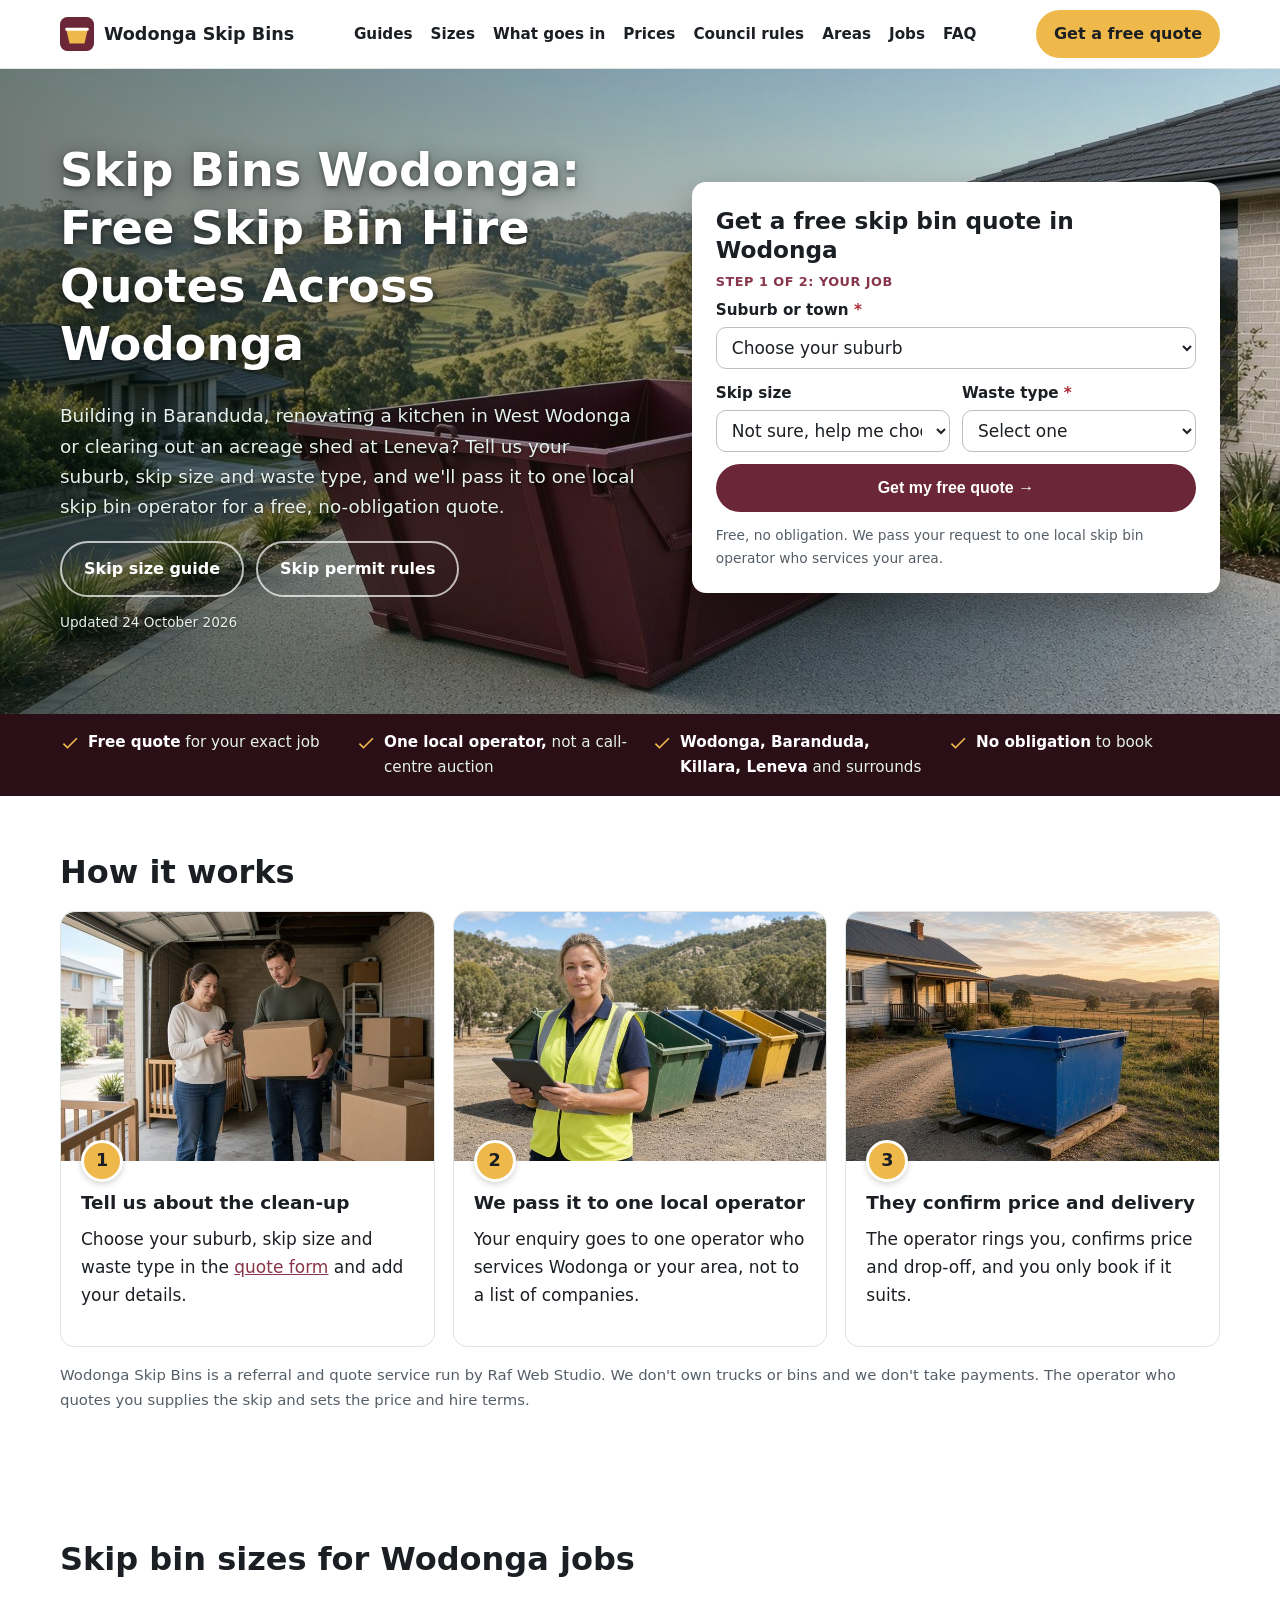
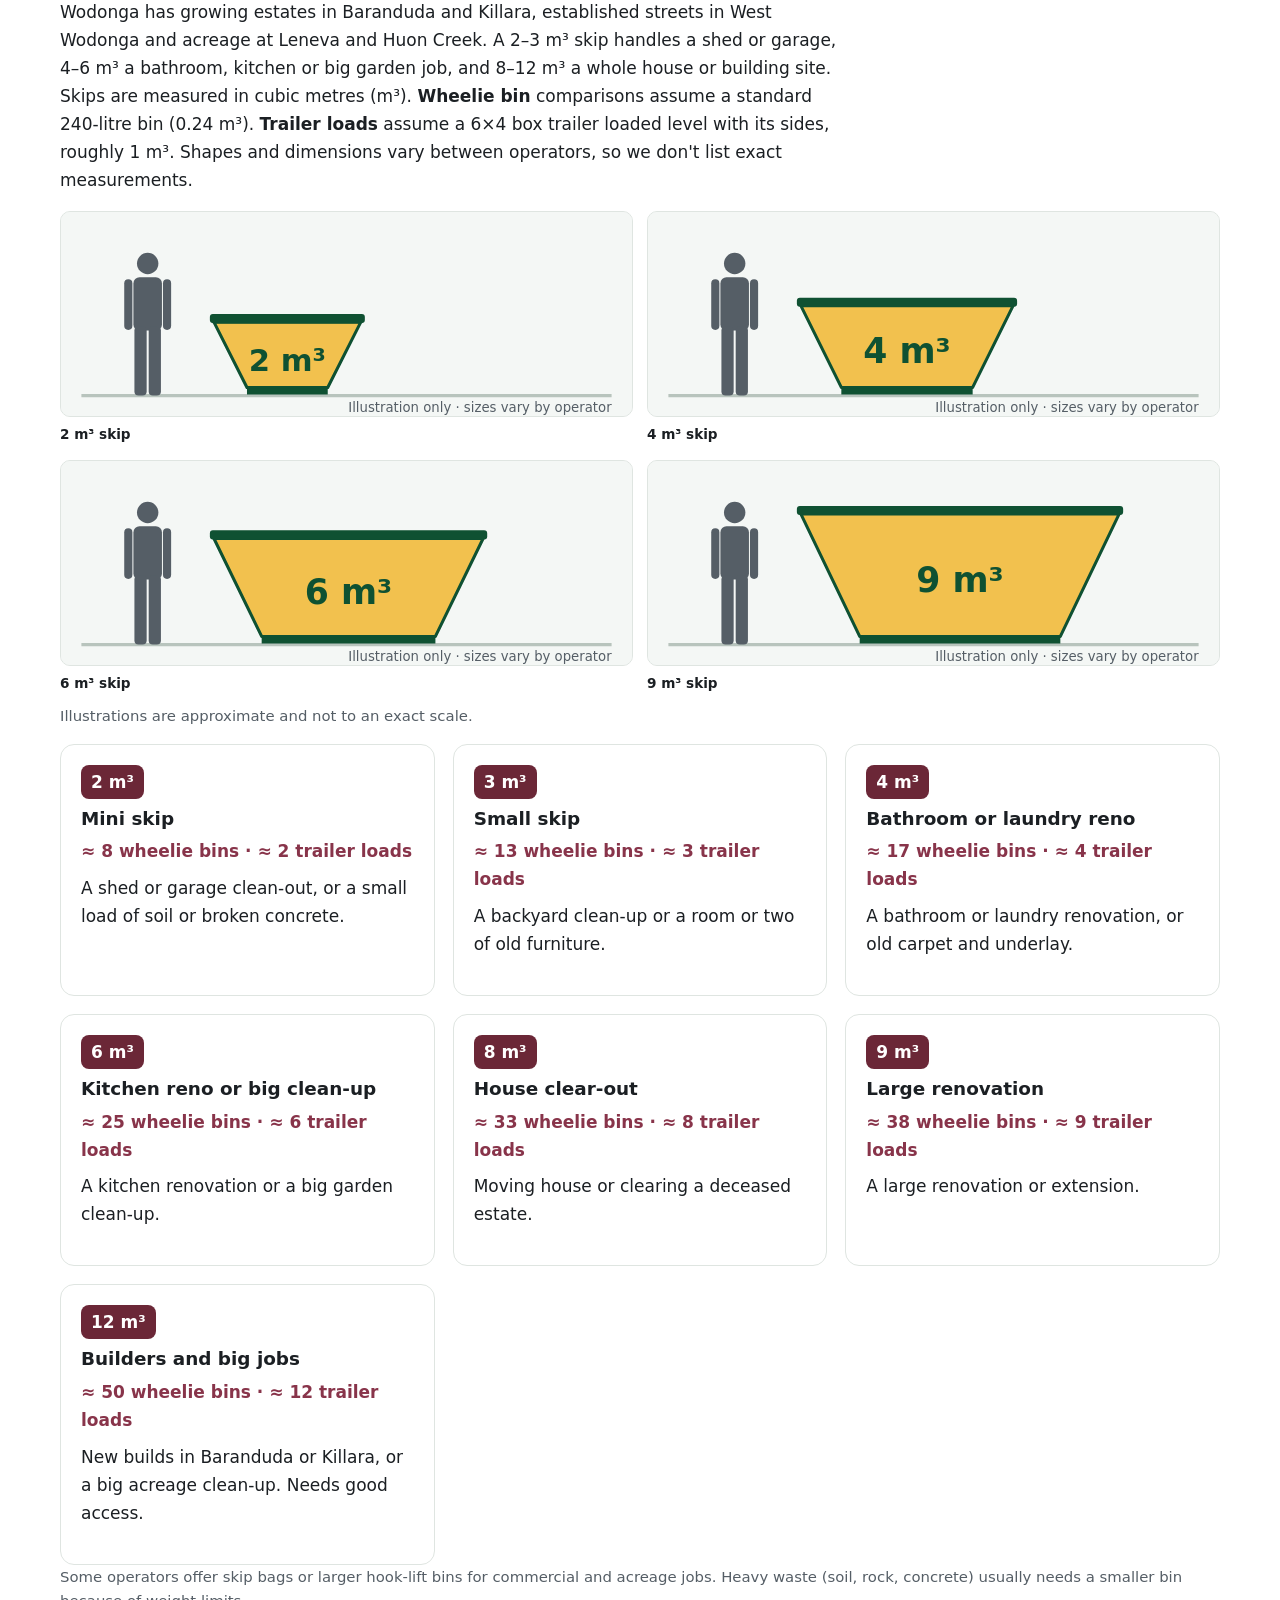
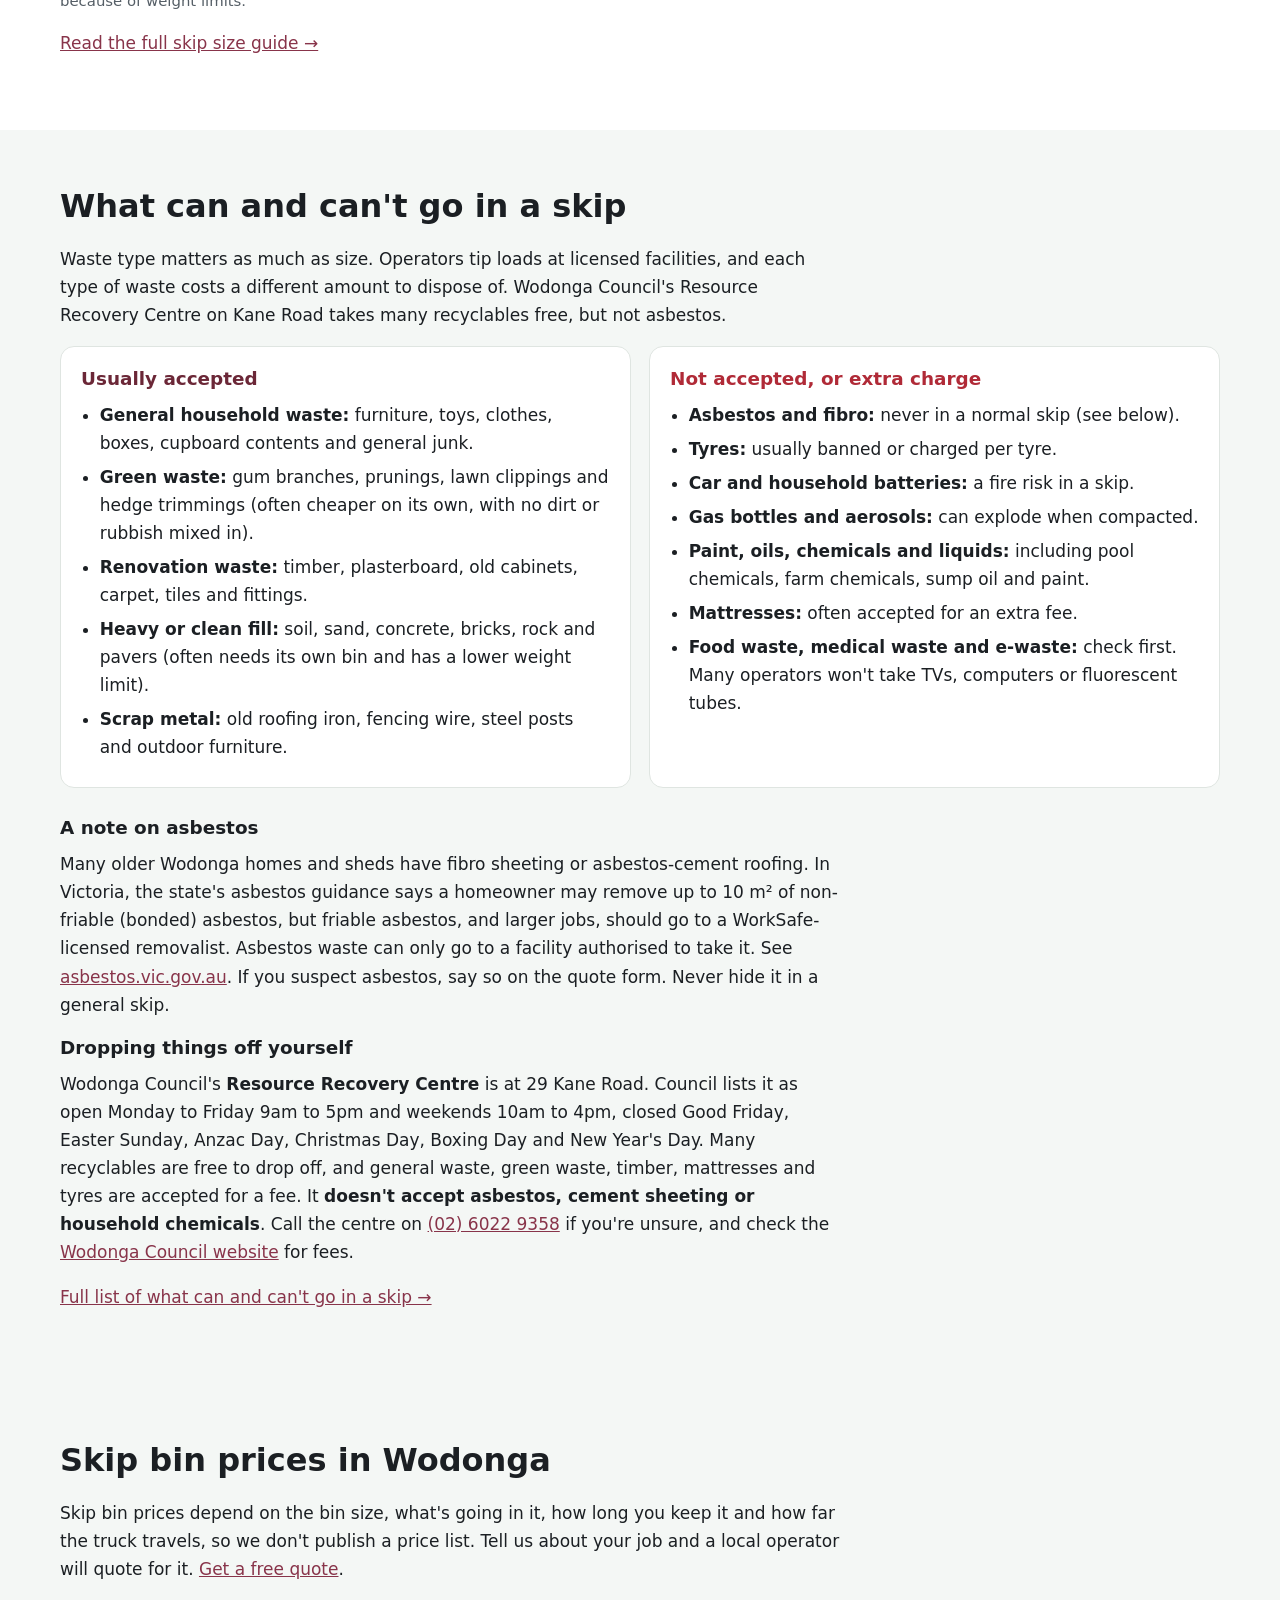
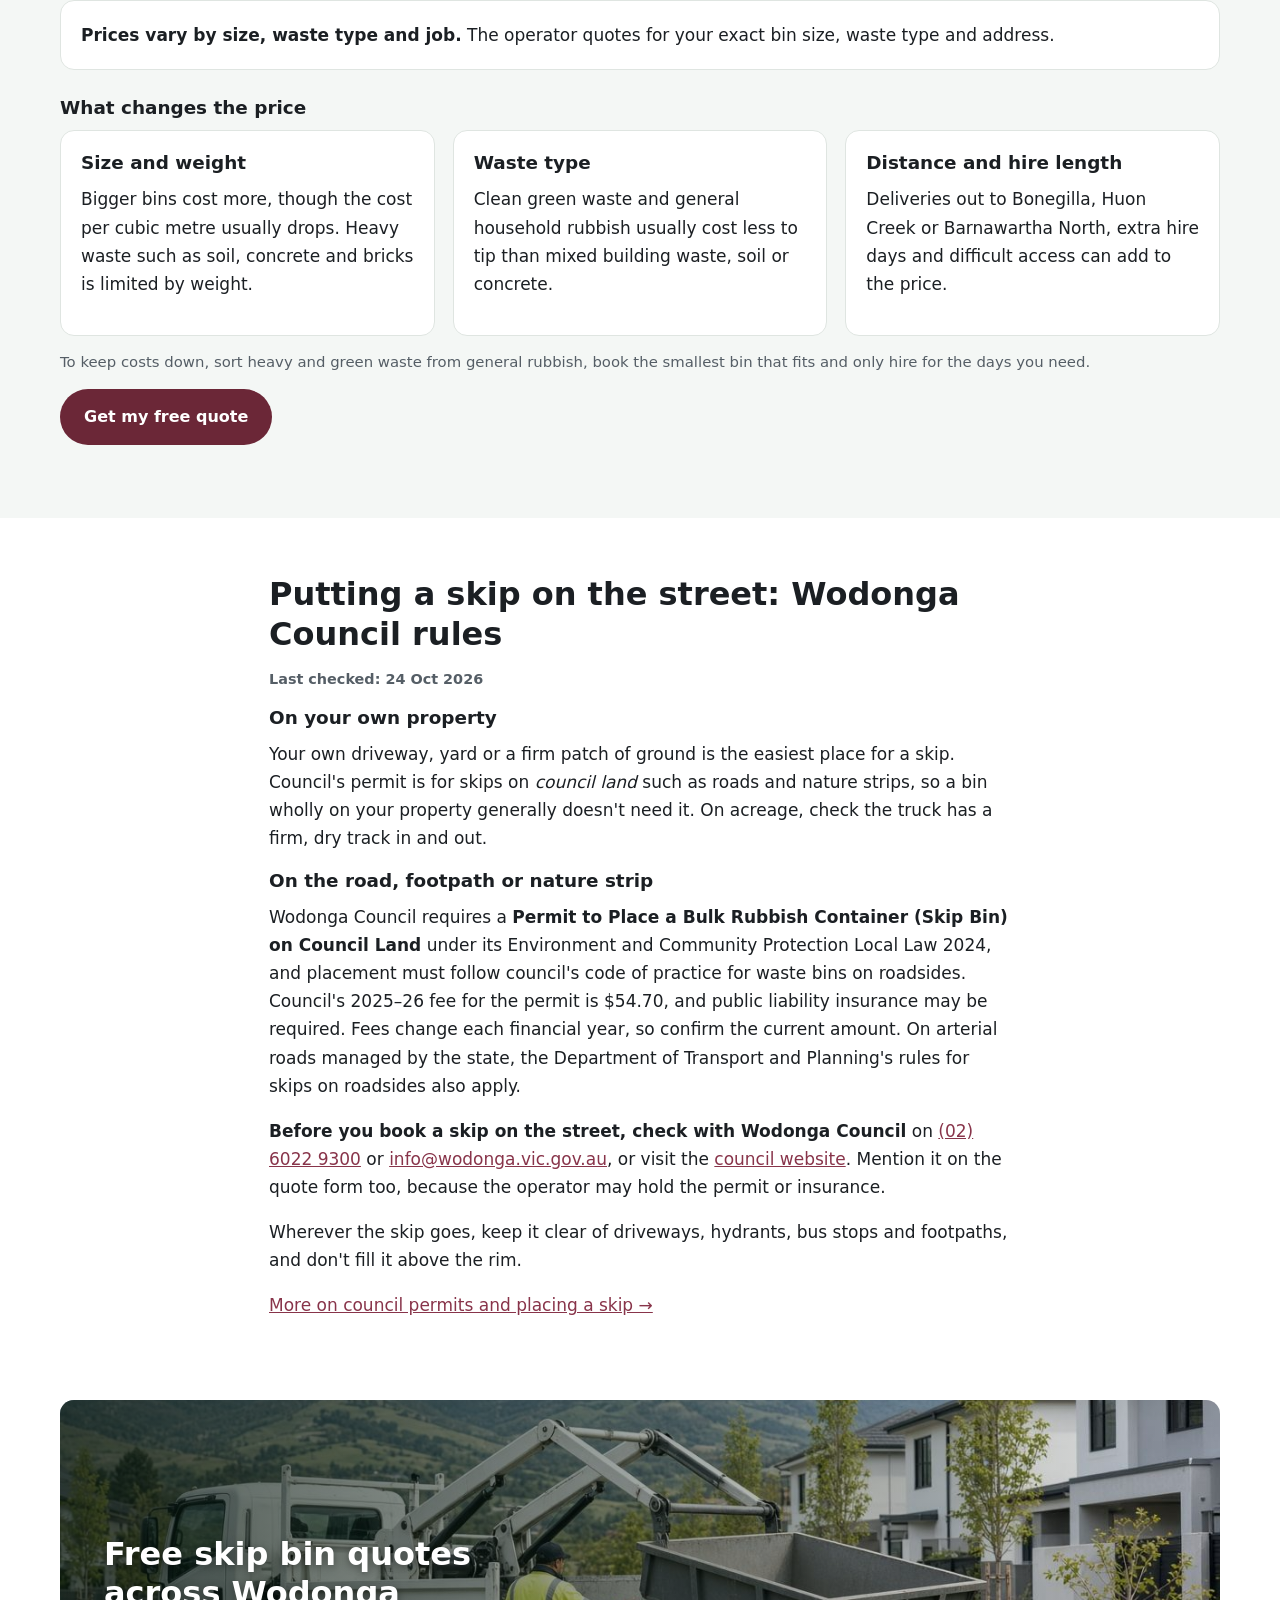
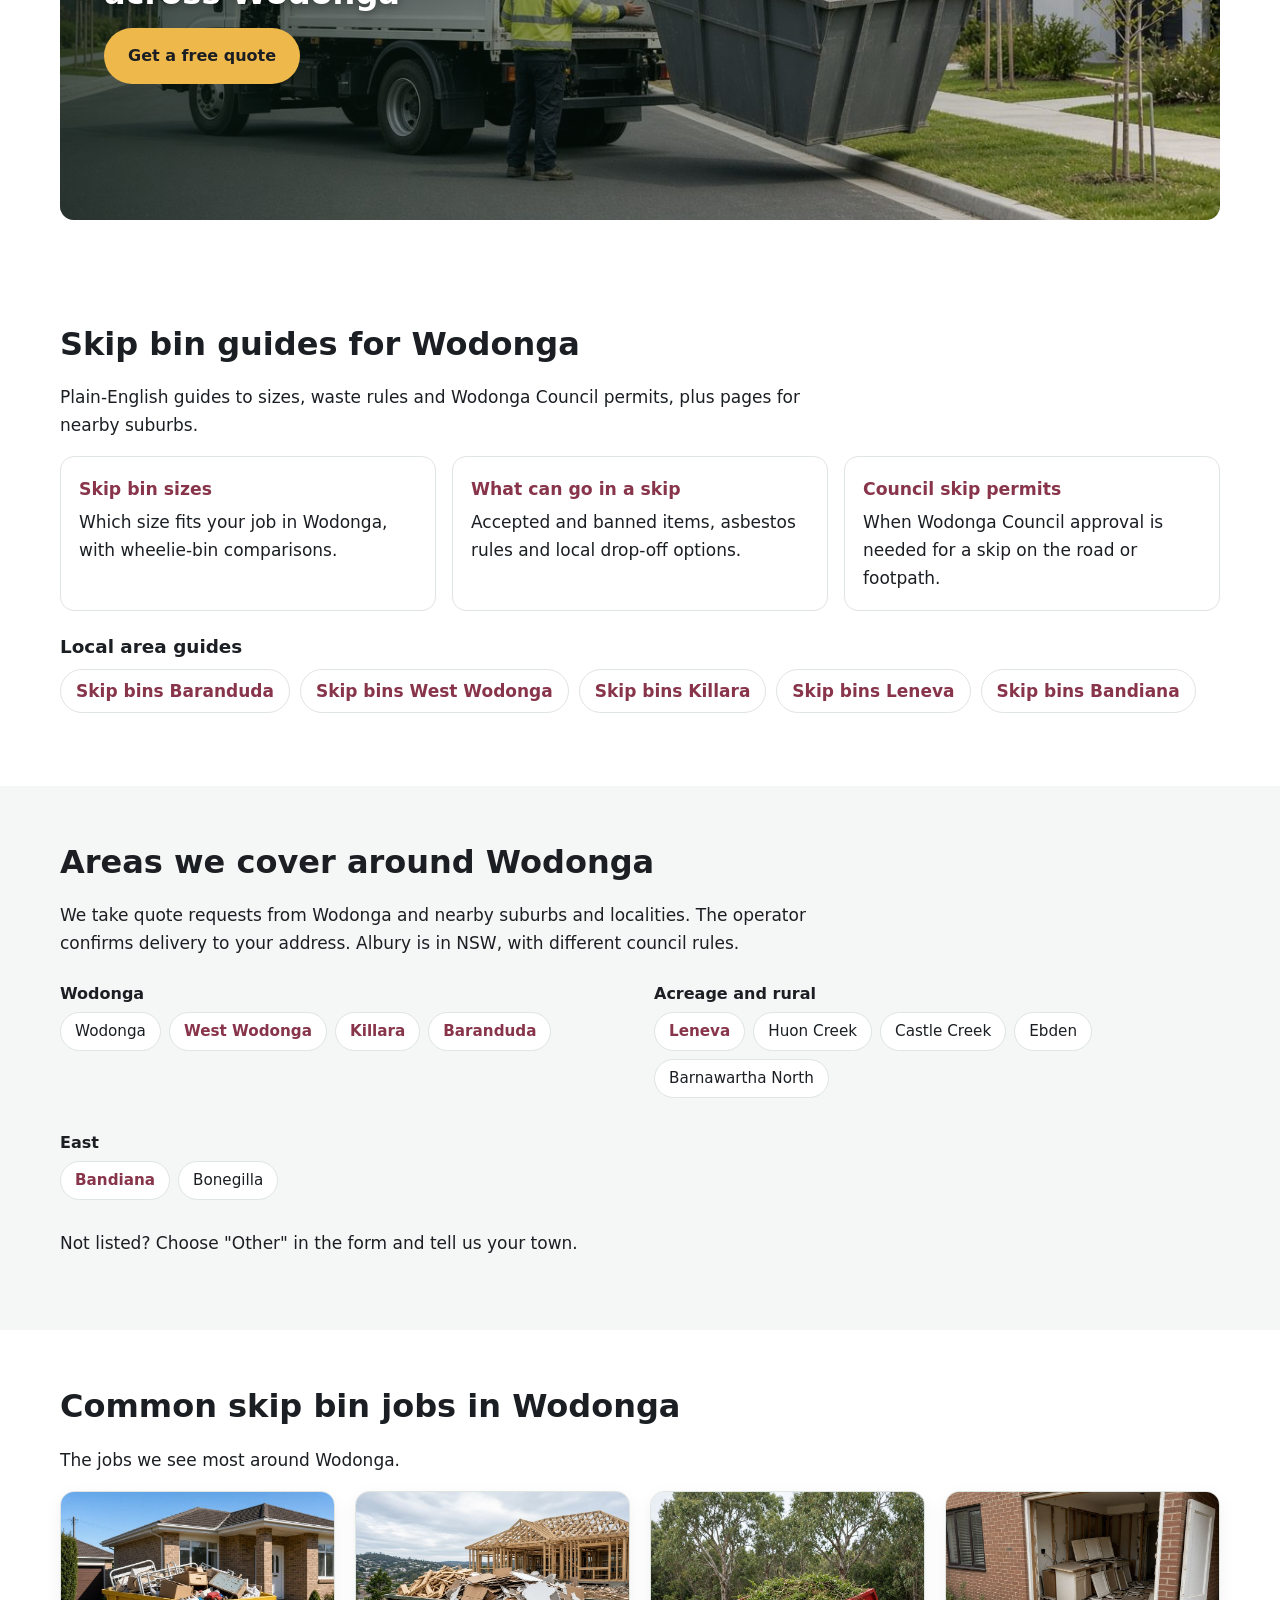
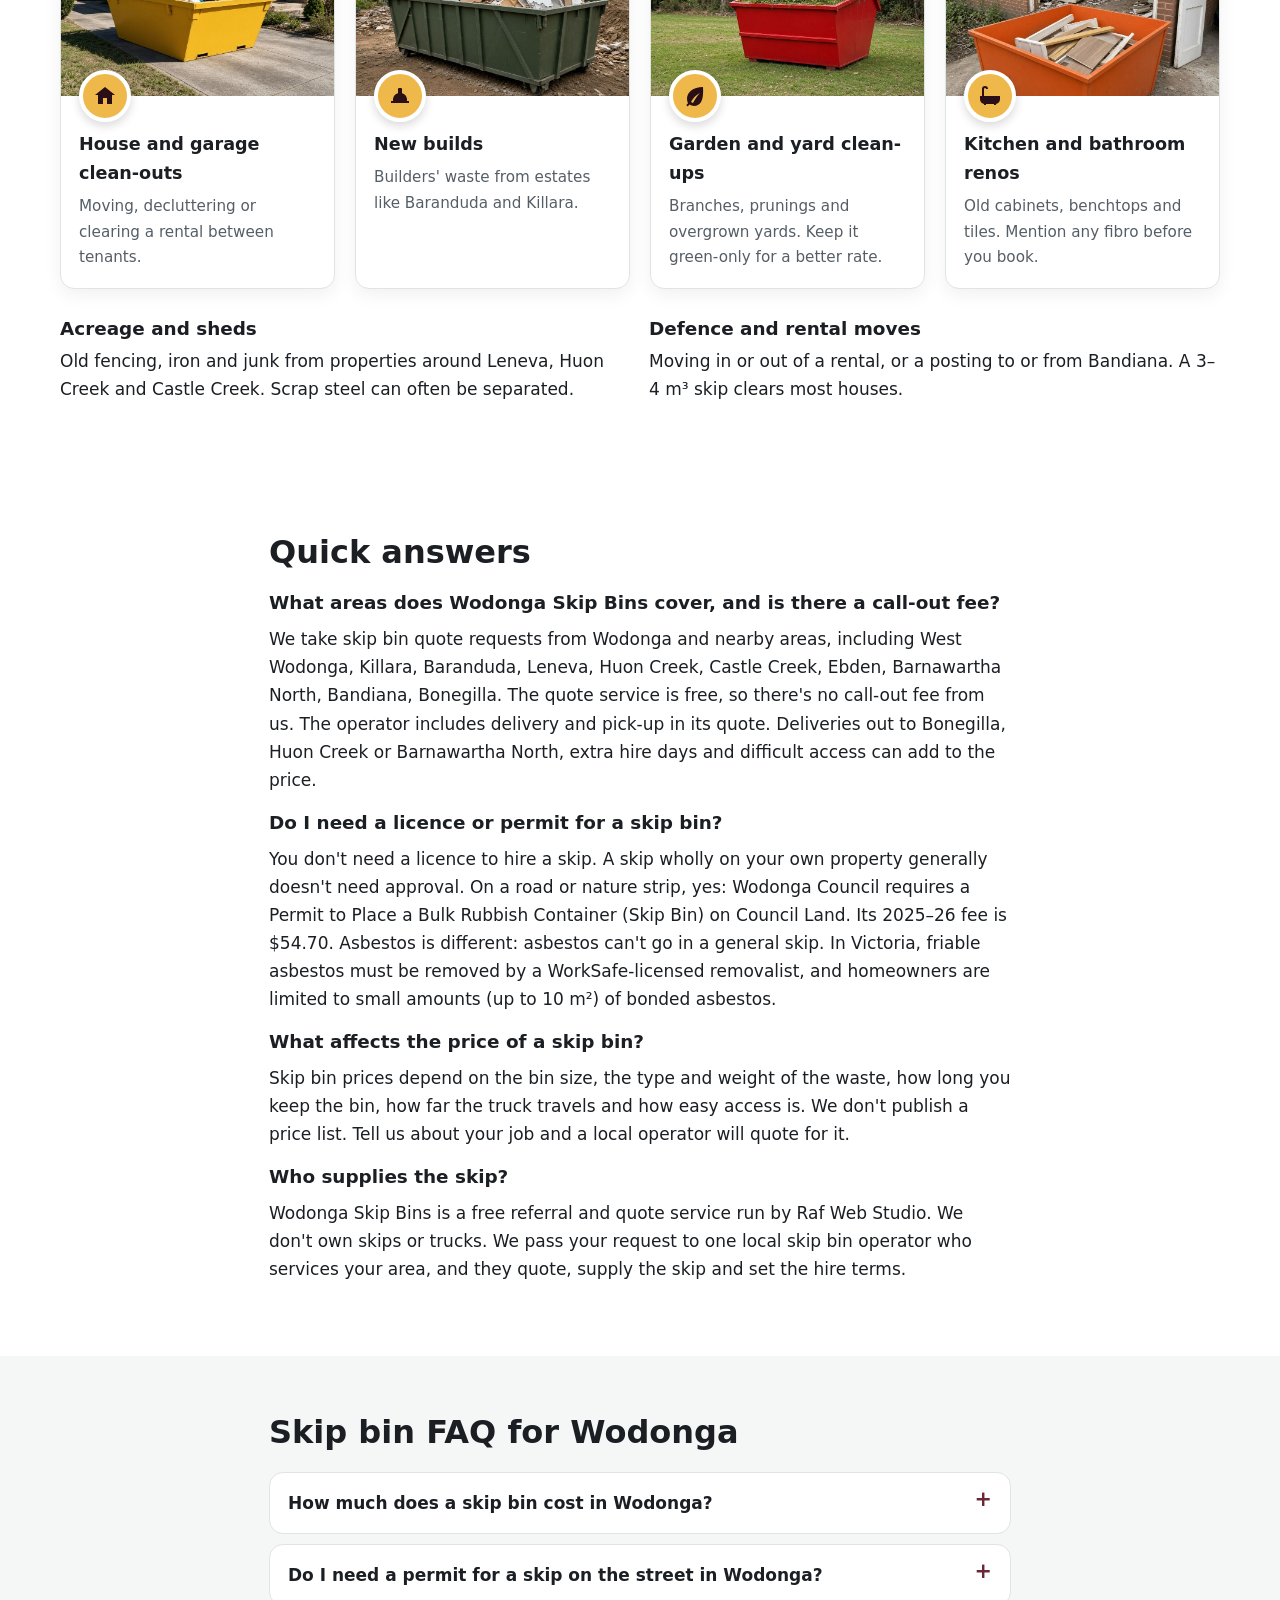
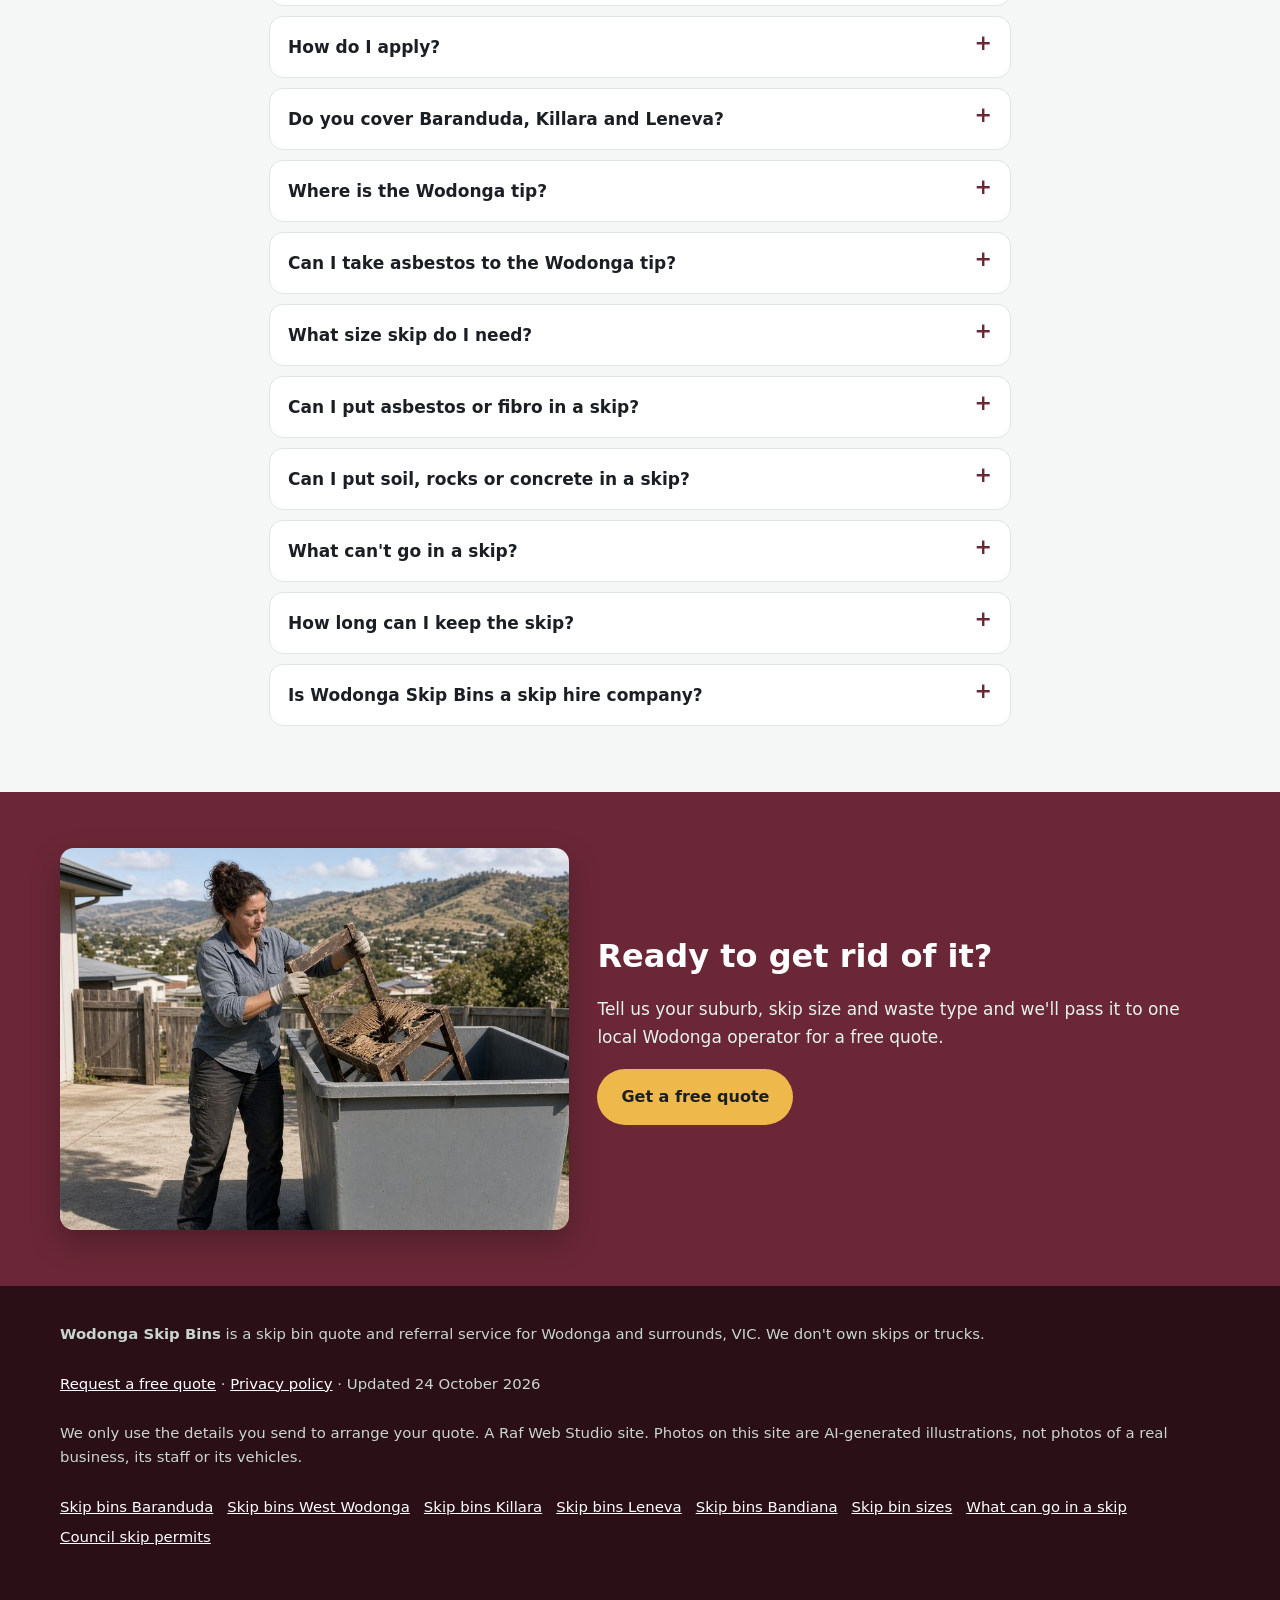
==== commit 5ea19696: "Add GA4 gtag + generate_lead, Search Console tag, LocalBusiness schema, quick answers, llms.txt" ====
--- a/index.html
+++ b/index.html
@@ -2,7 +2,7 @@
 <html lang="en-AU">
 <head>
 <meta charset="utf-8">
-<!-- Search Console verification meta tag goes here once the property is created -->
+<meta name="google-site-verification" content="0QYUzRHFO5vUqcVejPuRf8WLieQKAEIpJ-DFHTT6bok" />
 <meta name="viewport" content="width=device-width, initial-scale=1">
 <title>Skip Bins Wodonga | Free Skip Bin Hire Quotes in Wodonga VIC</title>
 <meta name="description" content="Skip bins in Wodonga, West Wodonga, Baranduda, Killara, Leneva and Bandiana. Tell us your suburb, size and waste type and get a free quote from one local skip bin operator.">
@@ -21,11 +21,86 @@
 <script>document.documentElement.classList.add('js')</script>
 <link rel="stylesheet" href="styles.css">
 
-<!-- GA4: Google tag (gtag.js) goes here once the GA4 property for wodongaskipbins.com is created.
-<script async src="https://www.googletagmanager.com/gtag/js?id=G-XXXXXXXXXX"></script>
-<script>window.dataLayer=window.dataLayer||[];function gtag(){dataLayer.push(arguments);}gtag('js',new Date());gtag('config','G-XXXXXXXXXX');</script>
--->
-
+<!-- Google tag (gtag.js) -->
+<script async src="https://www.googletagmanager.com/gtag/js?id=G-WDCKTNWFEY"></script>
+<script>
+  window.dataLayer = window.dataLayer || [];
+  function gtag(){dataLayer.push(arguments);}
+  gtag('js', new Date());
+  gtag('config', 'G-WDCKTNWFEY');
+</script>
+
+<script type="application/ld+json">
+{
+ "@context": "https://schema.org",
+ "@type": "LocalBusiness",
+ "@id": "https://wodongaskipbins.com/#business",
+ "name": "Wodonga Skip Bins",
+ "url": "https://wodongaskipbins.com/",
+ "description": "Skip bins in Wodonga, West Wodonga, Baranduda, Killara, Leneva and Bandiana. Tell us your suburb, size and waste type and get a free quote from one local skip bin operator. A free referral and quote service run by Raf Web Studio. It doesn't own skips or trucks; one local operator quotes and supplies the skip.",
+ "image": "https://wodongaskipbins.com/img/hero.jpg",
+ "areaServed": [
+  {
+   "@type": "AdministrativeArea",
+   "name": "Wodonga Council, VIC"
+  },
+  {
+   "@type": "Place",
+   "name": "Wodonga, VIC"
+  },
+  {
+   "@type": "Place",
+   "name": "West Wodonga, VIC"
+  },
+  {
+   "@type": "Place",
+   "name": "Killara, VIC"
+  },
+  {
+   "@type": "Place",
+   "name": "Baranduda, VIC"
+  },
+  {
+   "@type": "Place",
+   "name": "Leneva, VIC"
+  },
+  {
+   "@type": "Place",
+   "name": "Bandiana, VIC"
+  },
+  {
+   "@type": "Place",
+   "name": "Bonegilla, VIC"
+  },
+  {
+   "@type": "Place",
+   "name": "Ebden, VIC"
+  },
+  {
+   "@type": "Place",
+   "name": "Huon Creek, VIC"
+  },
+  {
+   "@type": "Place",
+   "name": "Castle Creek, VIC"
+  },
+  {
+   "@type": "Place",
+   "name": "Barnawartha North, VIC"
+  }
+ ],
+ "knowsAbout": [
+  "Skip bin hire",
+  "Skip bin sizes",
+  "Council skip bin permits",
+  "Waste disposal"
+ ],
+ "parentOrganization": {
+  "@type": "Organization",
+  "name": "Raf Web Studio"
+ }
+}
+</script>
 <script type="application/ld+json">
 {
  "@context": "https://schema.org",
@@ -46,9 +121,7 @@
  "description": "Free skip bin hire quotes in Wodonga and surrounding suburbs. We pass your request to one local skip bin operator.",
  "url": "https://wodongaskipbins.com/",
  "provider": {
-  "@type": "Organization",
-  "name": "Wodonga Skip Bins",
-  "url": "https://wodongaskipbins.com/"
+  "@id": "https://wodongaskipbins.com/#business"
  },
  "areaServed": [
   {
@@ -201,6 +274,38 @@
    "acceptedAnswer": {
     "@type": "Answer",
     "text": "No. It's a free referral and quote service run by Raf Web Studio. One local operator quotes you and supplies the skip."
+   }
+  },
+  {
+   "@type": "Question",
+   "name": "What areas does Wodonga Skip Bins cover, and is there a call-out fee?",
+   "acceptedAnswer": {
+    "@type": "Answer",
+    "text": "We take skip bin quote requests from Wodonga and nearby areas, including West Wodonga, Killara, Baranduda, Leneva, Huon Creek, Castle Creek, Ebden, Barnawartha North, Bandiana, Bonegilla. The quote service is free, so there's no call-out fee from us. The operator includes delivery and pick-up in its quote. Deliveries out to Bonegilla, Huon Creek or Barnawartha North, extra hire days and difficult access can add to the price."
+   }
+  },
+  {
+   "@type": "Question",
+   "name": "Do I need a licence or permit for a skip bin?",
+   "acceptedAnswer": {
+    "@type": "Answer",
+    "text": "You don't need a licence to hire a skip. A skip wholly on your own property generally doesn't need approval. On a road or nature strip, yes: Wodonga Council requires a Permit to Place a Bulk Rubbish Container (Skip Bin) on Council Land. Its 2025–26 fee is $54.70. Asbestos is different: asbestos can't go in a general skip. In Victoria, friable asbestos must be removed by a WorkSafe-licensed removalist, and homeowners are limited to small amounts (up to 10 m²) of bonded asbestos."
+   }
+  },
+  {
+   "@type": "Question",
+   "name": "What affects the price of a skip bin?",
+   "acceptedAnswer": {
+    "@type": "Answer",
+    "text": "Skip bin prices depend on the bin size, the type and weight of the waste, how long you keep the bin, how far the truck travels and how easy access is. We don't publish a price list. Tell us about your job and a local operator will quote for it."
+   }
+  },
+  {
+   "@type": "Question",
+   "name": "Who supplies the skip?",
+   "acceptedAnswer": {
+    "@type": "Answer",
+    "text": "Wodonga Skip Bins is a free referral and quote service run by Raf Web Studio. We don't own skips or trucks. We pass your request to one local skip bin operator who services your area, and they quote, supply the skip and set the hire terms."
    }
   }
  ]
@@ -414,6 +519,21 @@
     <div class="grid grid-2 more-jobs"><div><h3>Acreage and sheds</h3><p>Old fencing, iron and junk from properties around Leneva, Huon Creek and Castle Creek. Scrap steel can often be separated.</p></div><div><h3>Defence and rental moves</h3><p>Moving in or out of a rental, or a posting to or from Bandiana. A 3–4 m³ skip clears most houses.</p></div></div>
   </div>
 </section>
+<!-- ai-answers-v1 -->
+<section id="answers" aria-labelledby="answers-h">
+  <div class="wrap intro">
+    <h2 id="answers-h">Quick answers</h2>
+    <h3>What areas does Wodonga Skip Bins cover, and is there a call-out fee?</h3>
+    <p>We take skip bin quote requests from Wodonga and nearby areas, including West Wodonga, Killara, Baranduda, Leneva, Huon Creek, Castle Creek, Ebden, Barnawartha North, Bandiana, Bonegilla. The quote service is free, so there&#x27;s no call-out fee from us. The operator includes delivery and pick-up in its quote. Deliveries out to Bonegilla, Huon Creek or Barnawartha North, extra hire days and difficult access can add to the price.</p>
+    <h3>Do I need a licence or permit for a skip bin?</h3>
+    <p>You don&#x27;t need a licence to hire a skip. A skip wholly on your own property generally doesn&#x27;t need approval. On a road or nature strip, yes: Wodonga Council requires a Permit to Place a Bulk Rubbish Container (Skip Bin) on Council Land. Its 2025–26 fee is $54.70. Asbestos is different: asbestos can&#x27;t go in a general skip. In Victoria, friable asbestos must be removed by a WorkSafe-licensed removalist, and homeowners are limited to small amounts (up to 10 m²) of bonded asbestos.</p>
+    <h3>What affects the price of a skip bin?</h3>
+    <p>Skip bin prices depend on the bin size, the type and weight of the waste, how long you keep the bin, how far the truck travels and how easy access is. We don&#x27;t publish a price list. Tell us about your job and a local operator will quote for it.</p>
+    <h3>Who supplies the skip?</h3>
+    <p>Wodonga Skip Bins is a free referral and quote service run by Raf Web Studio. We don&#x27;t own skips or trucks. We pass your request to one local skip bin operator who services your area, and they quote, supply the skip and set the hire terms.</p>
+  </div>
+</section>
+
 <section class="alt" id="faq" aria-labelledby="faq-h">
   <div class="wrap intro">
     <h2 id="faq-h">Skip bin FAQ for Wodonga</h2>
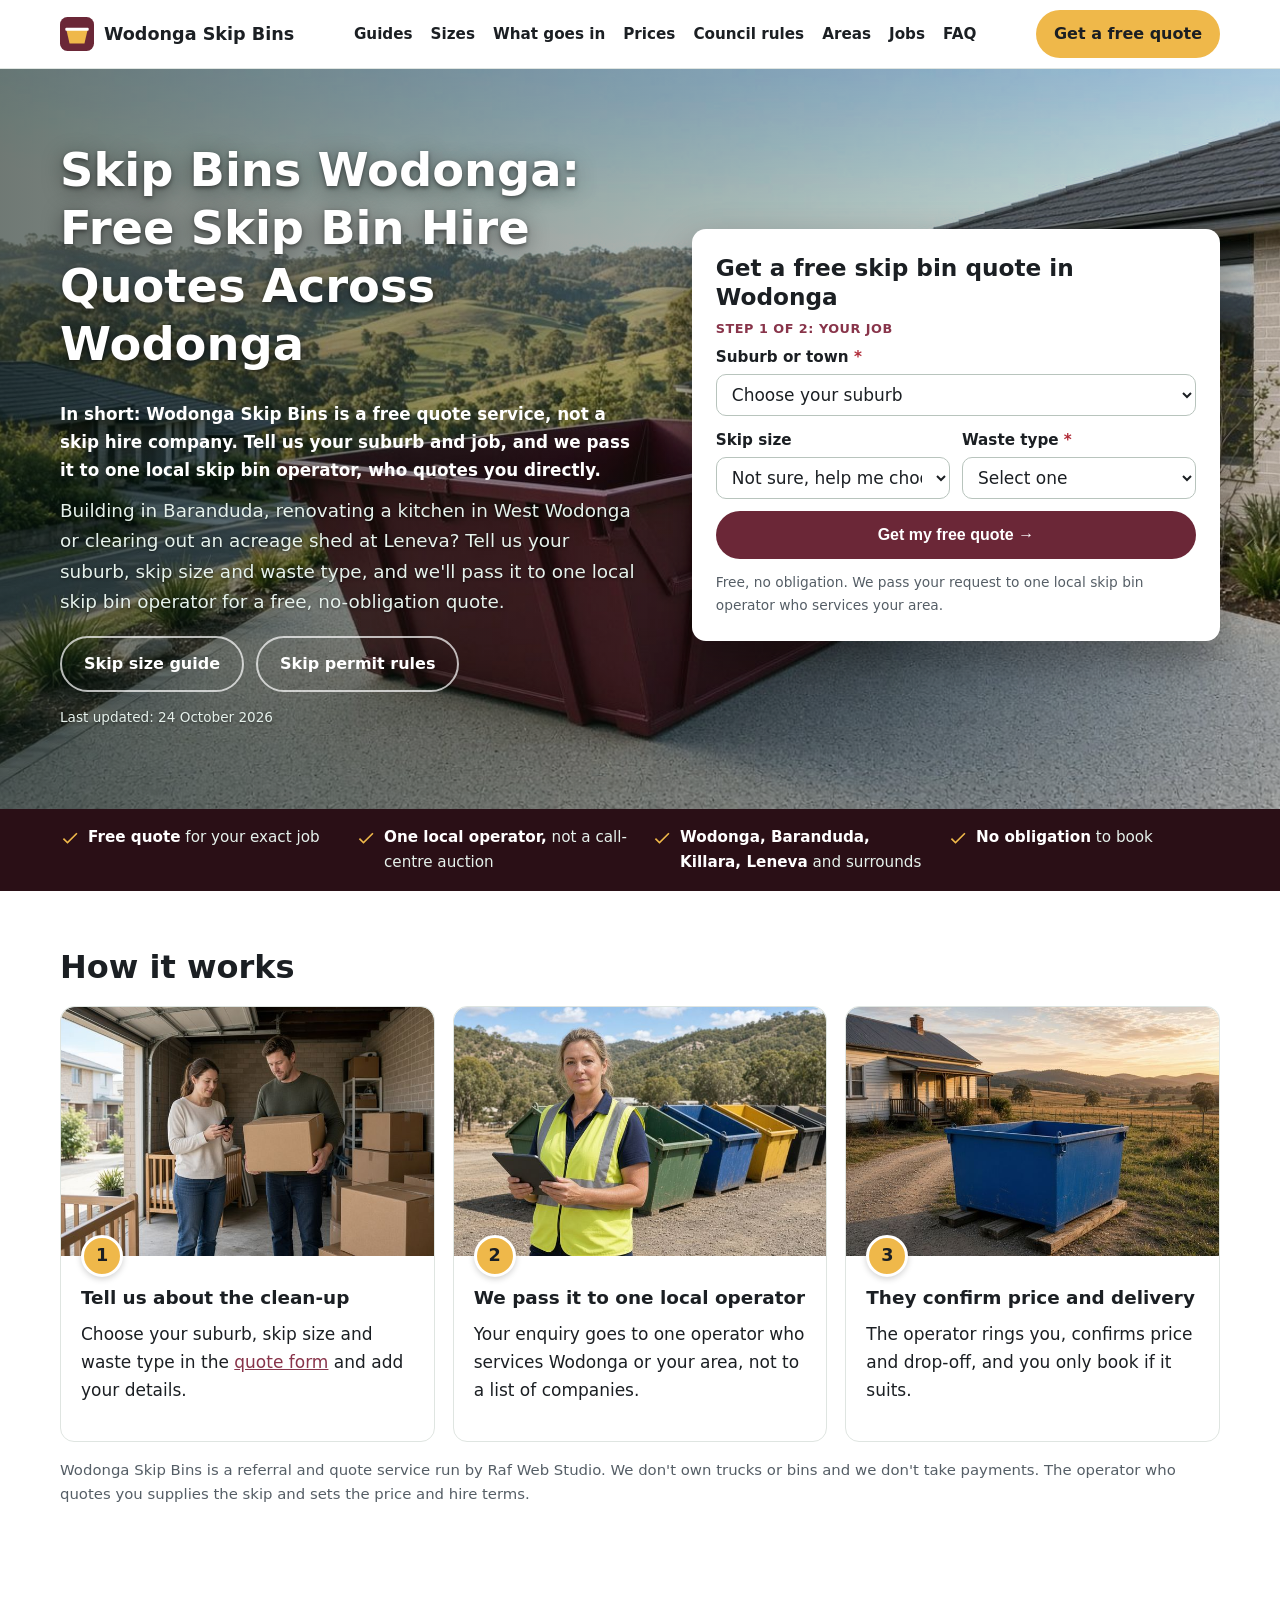
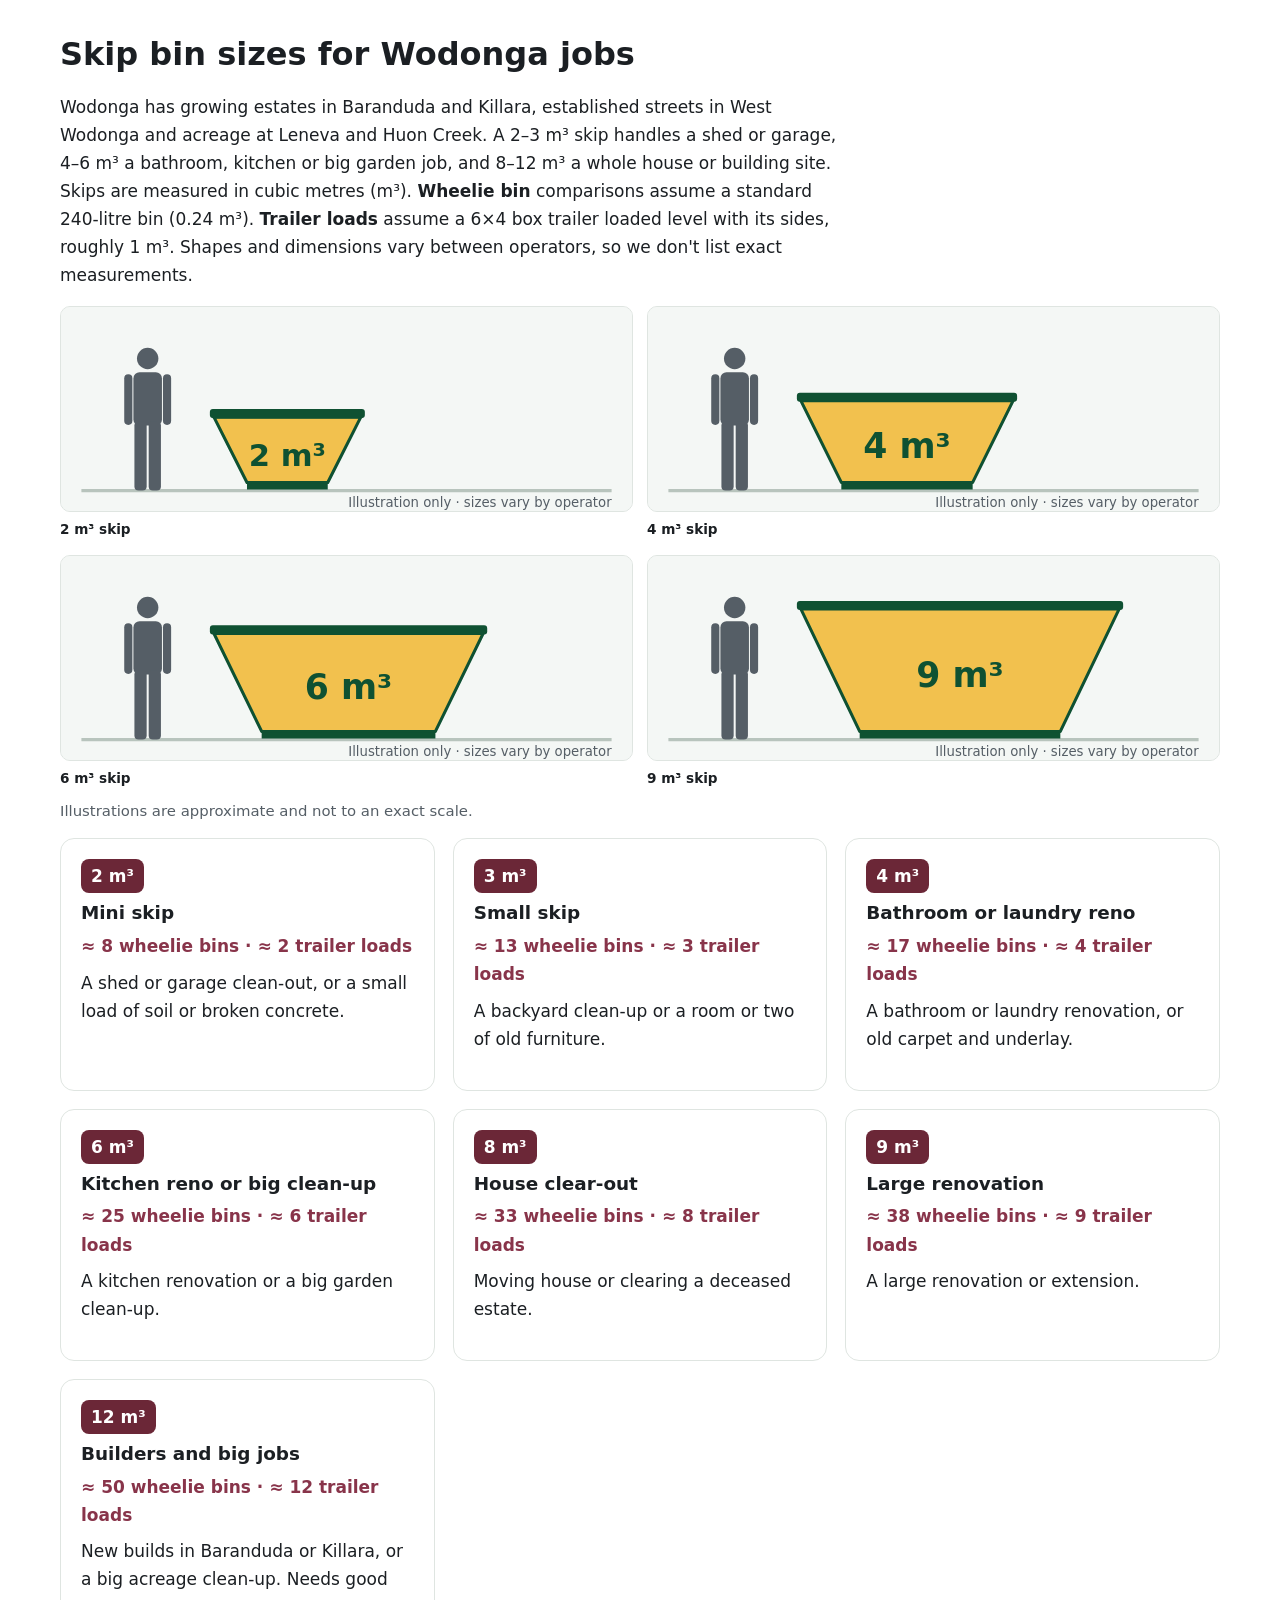
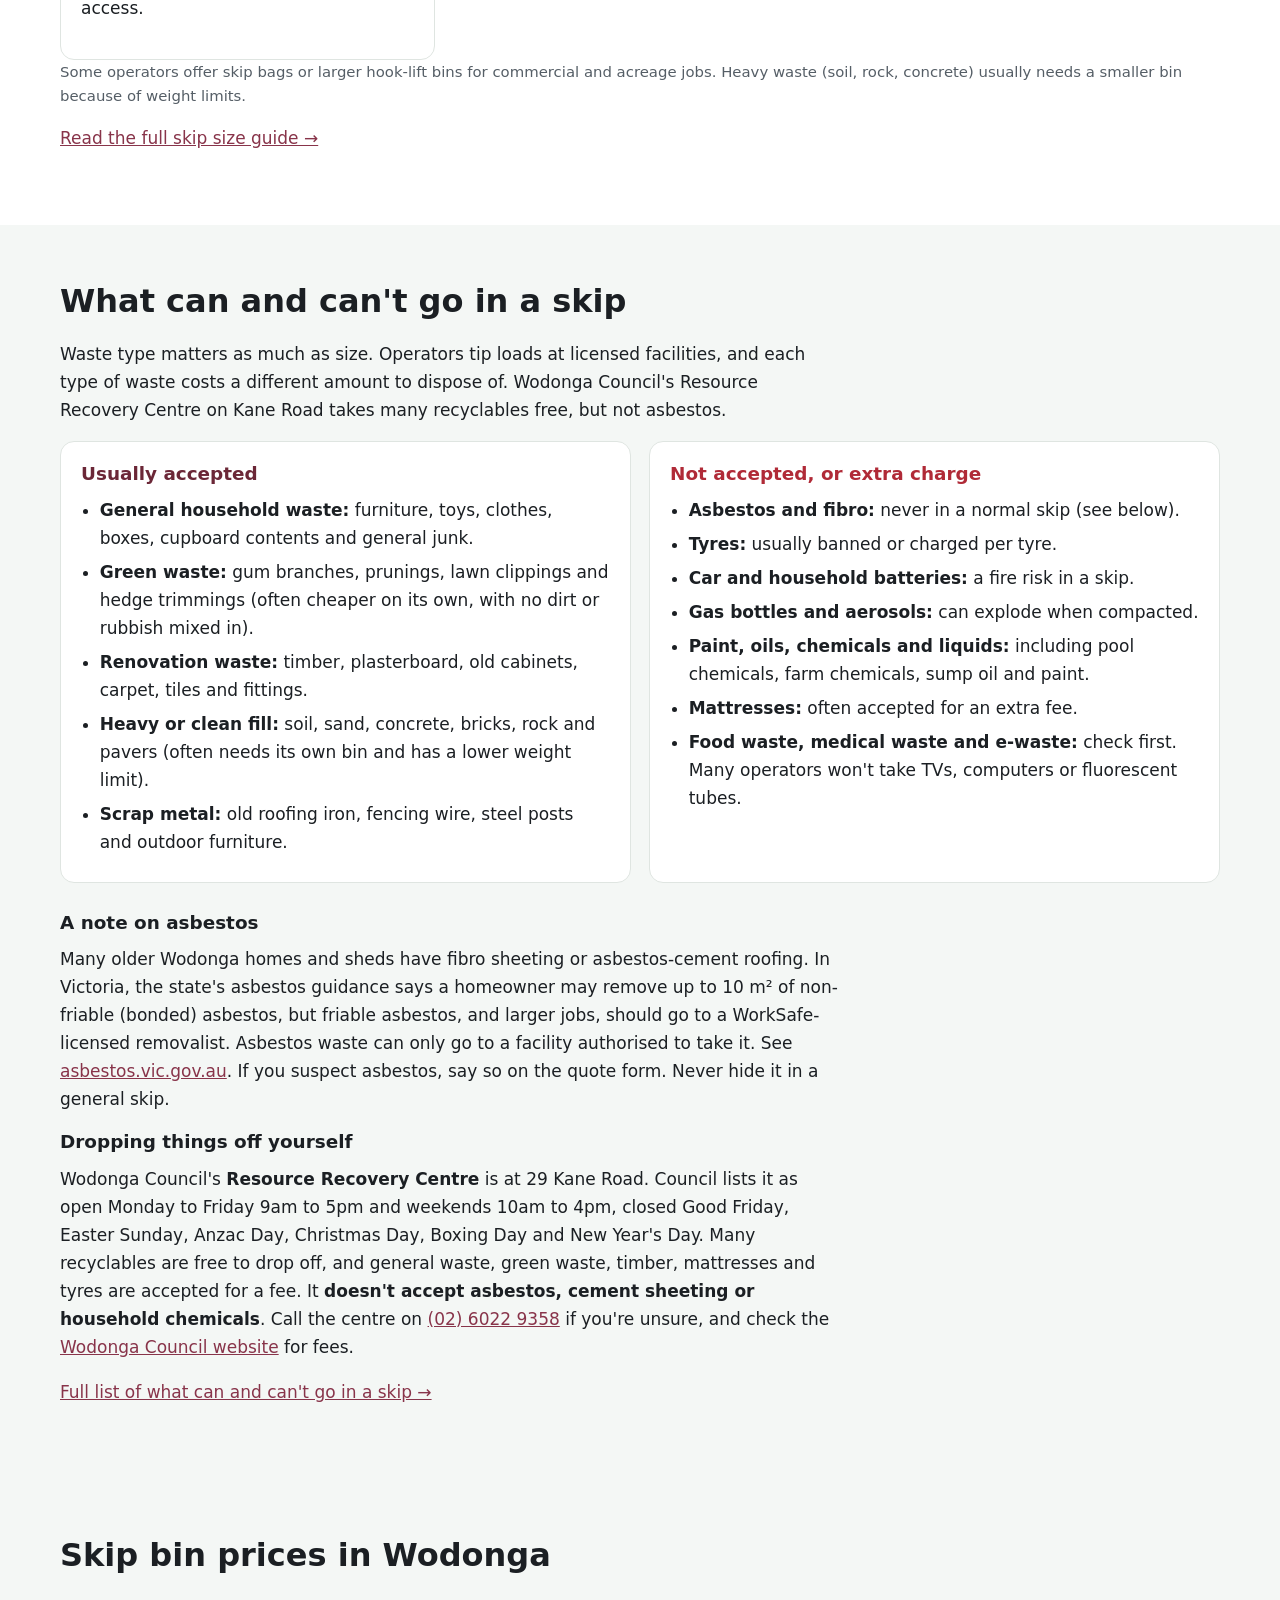
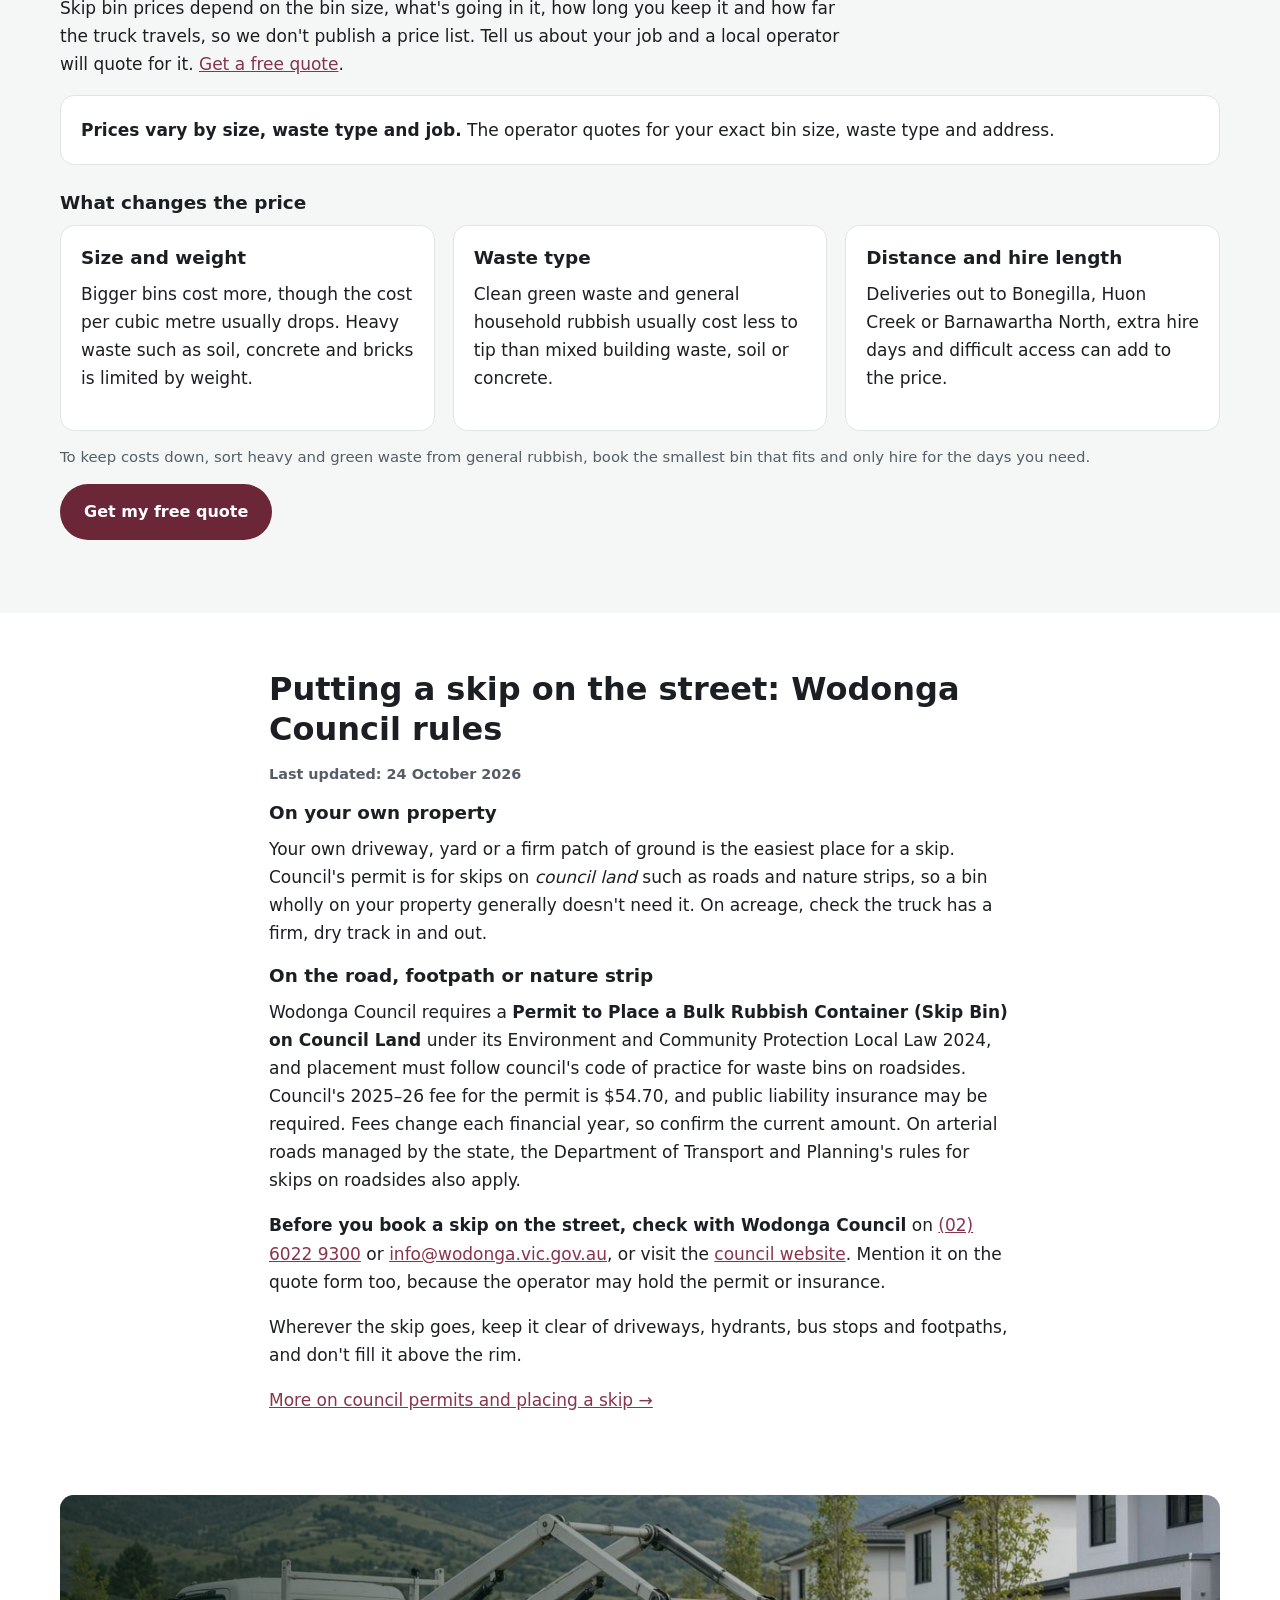
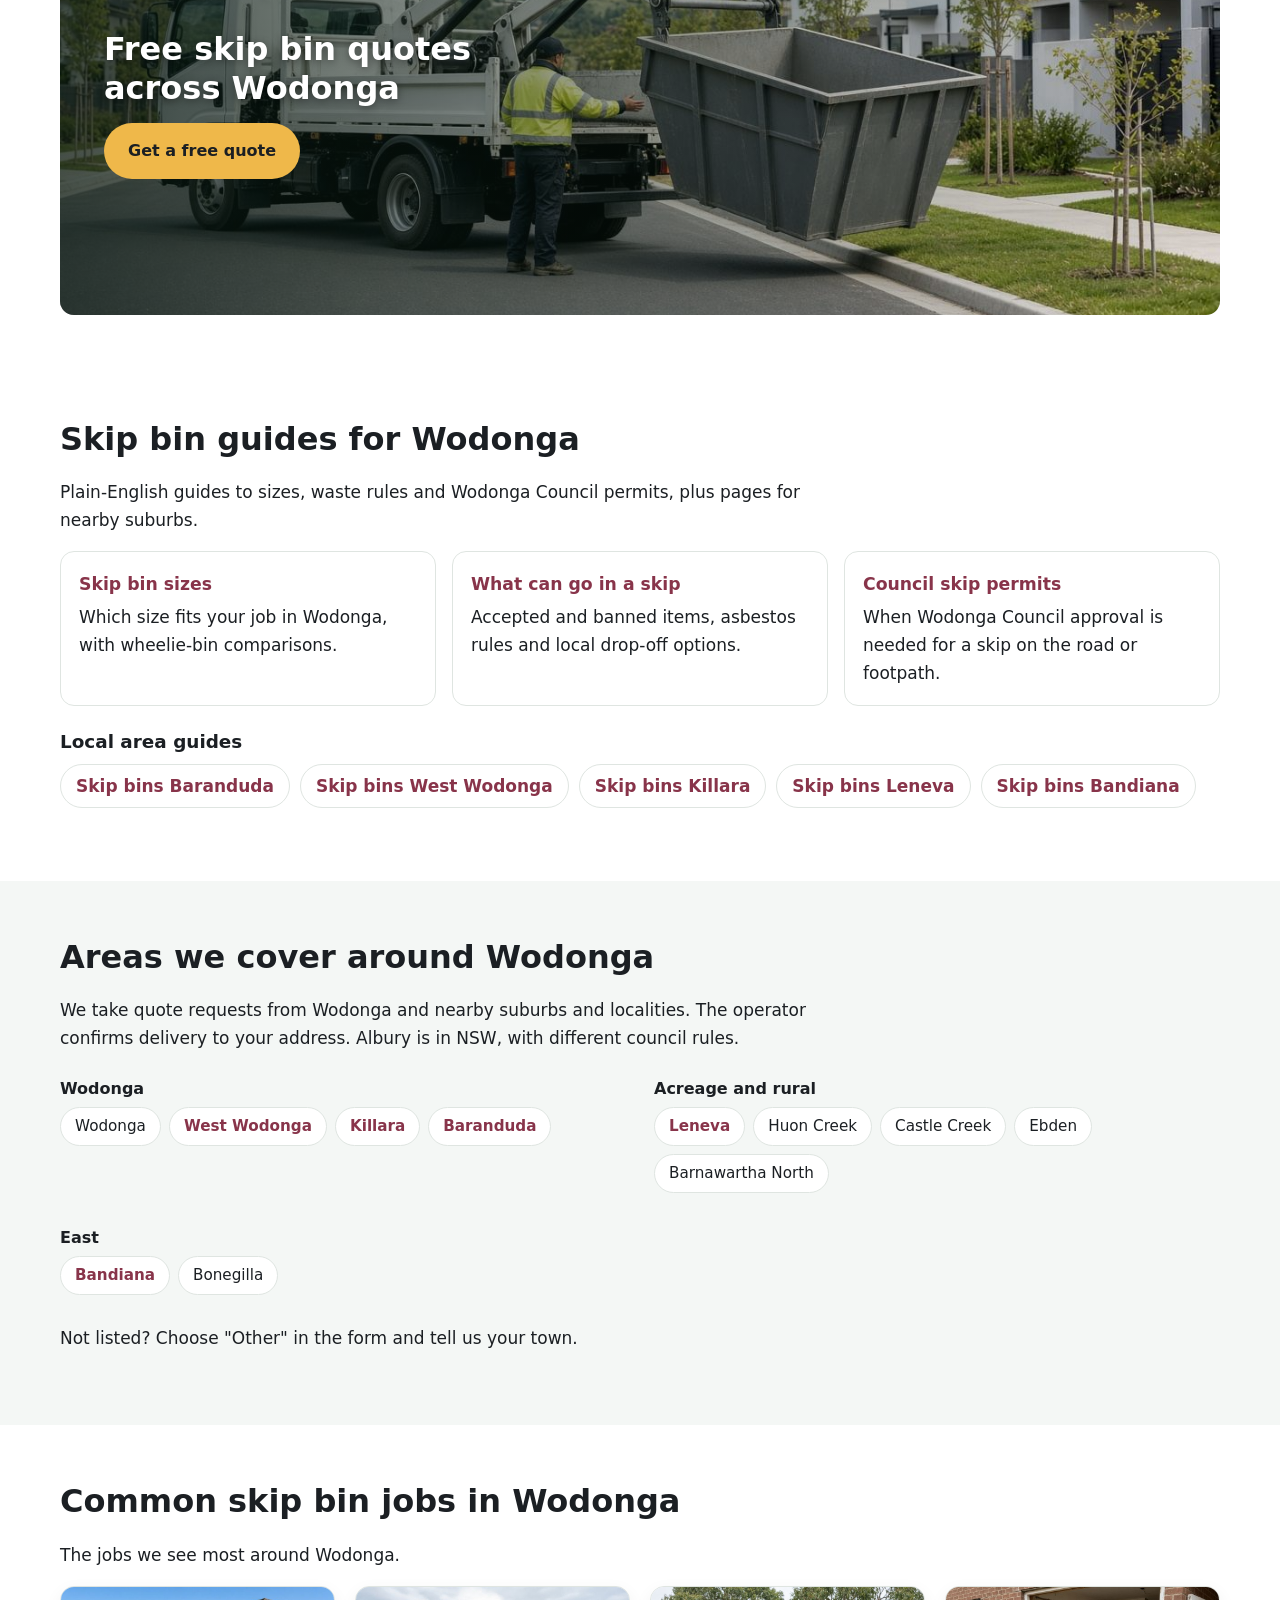
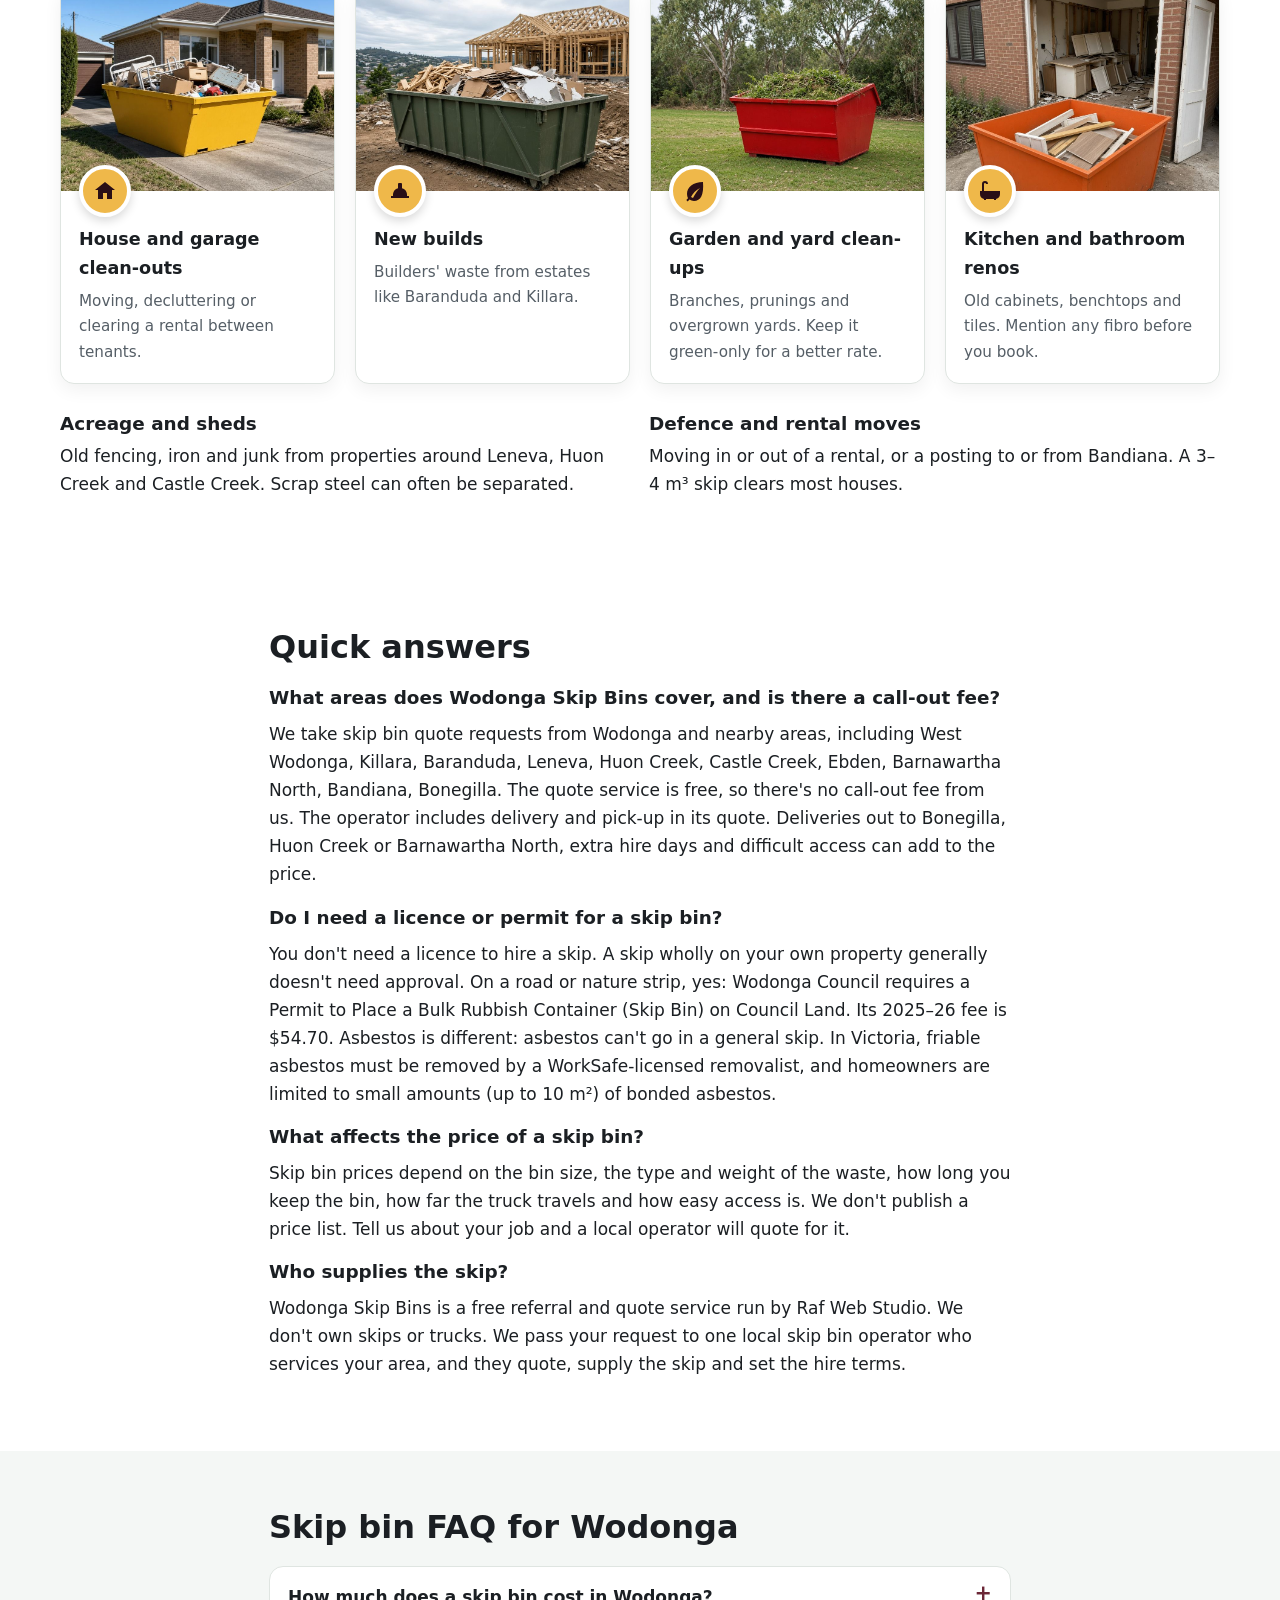
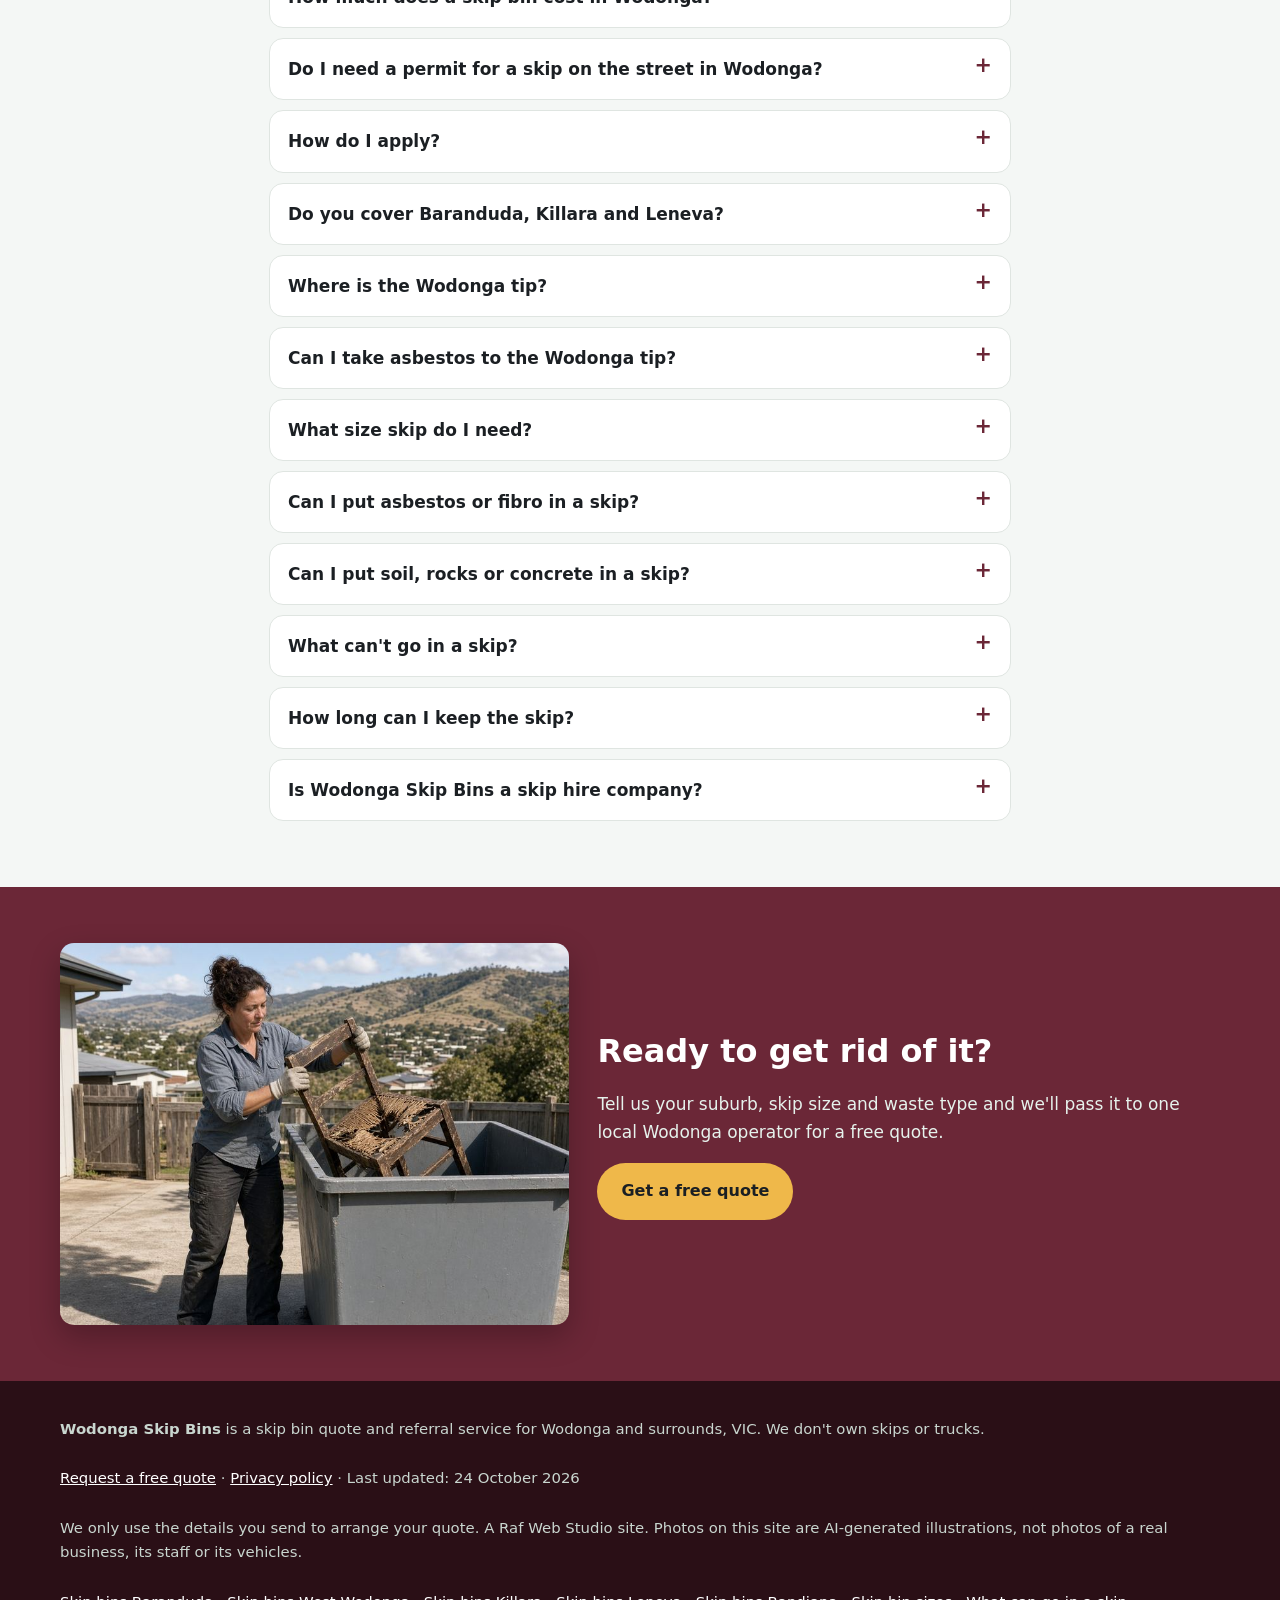
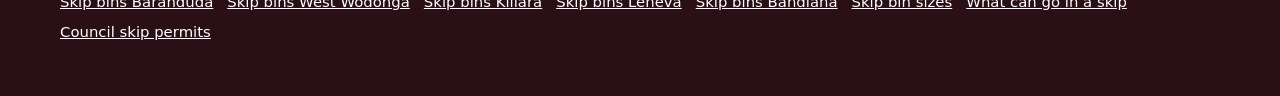
==== commit 40eedeca: "Plain summary + Last updated line + WebPage dateModified on every page; sitemap lastmod; IndexNow ke" ====
--- a/index.html
+++ b/index.html
@@ -33,6 +33,24 @@
 <script type="application/ld+json">
 {
  "@context": "https://schema.org",
+ "@type": "WebPage",
+ "@id": "https://wodongaskipbins.com/#webpage",
+ "url": "https://wodongaskipbins.com/",
+ "name": "Skip Bins Wodonga | Free Skip Bin Hire Quotes in Wodonga VIC",
+ "description": "Skip bins in Wodonga, West Wodonga, Baranduda, Killara, Leneva and Bandiana. Tell us your suburb, size and waste type and get a free quote from one local skip bin operator.",
+ "inLanguage": "en-AU",
+ "dateModified": "2026-10-24",
+ "isPartOf": {
+  "@id": "https://wodongaskipbins.com/#website"
+ },
+ "about": {
+  "@id": "https://wodongaskipbins.com/#business"
+ }
+}
+</script>
+<script type="application/ld+json">
+{
+ "@context": "https://schema.org",
  "@type": "LocalBusiness",
  "@id": "https://wodongaskipbins.com/#business",
  "name": "Wodonga Skip Bins",
@@ -105,6 +123,7 @@
 {
  "@context": "https://schema.org",
  "@type": "WebSite",
+ "dateModified": "2026-10-24",
  "@id": "https://wodongaskipbins.com/#website",
  "name": "Wodonga Skip Bins",
  "url": "https://wodongaskipbins.com/",
@@ -337,9 +356,10 @@
   <div class="wrap hero-grid">
     <div class="hero-copy">
       <h1 id="h1">Skip Bins Wodonga: Free Skip Bin Hire Quotes Across Wodonga</h1>
+      <p class="summary">In short: Wodonga Skip Bins is a free quote service, not a skip hire company. Tell us your suburb and job, and we pass it to one local skip bin operator, who quotes you directly.</p>
       <p class="lead">Building in Baranduda, renovating a kitchen in West Wodonga or clearing out an acreage shed at Leneva? Tell us your suburb, skip size and waste type, and we'll pass it to one local skip bin operator for a free, no-obligation quote.</p>
       <div class="ctas"><a class="btn btn-ghost" href="#sizes">Skip size guide</a><a class="btn btn-ghost" href="#council">Skip permit rules</a></div>
-      <p class="updated">Updated 24 October 2026</p>
+      <p class="updated">Last updated: 24 October 2026</p>
     </div>
     <div class="hero-form-card" id="quote">
       <h2 id="quote-h">Get a free skip bin quote in Wodonga</h2>
@@ -455,7 +475,7 @@
 <section id="council" aria-labelledby="council-h">
   <div class="wrap intro">
     <h2 id="council-h">Putting a skip on the street: Wodonga Council rules</h2>
-    <p class="updated-dark">Last checked: 24 Oct 2026</p>
+    <p class="updated-dark">Last updated: 24 October 2026</p>
     <h3>On your own property</h3>
     <p>Your own driveway, yard or a firm patch of ground is the easiest place for a skip. Council's permit is for skips on <em>council land</em> such as roads and nature strips, so a bin wholly on your property generally doesn't need it. On acreage, check the truck has a firm, dry track in and out.</p>
     <h3>On the road, footpath or nature strip</h3>
@@ -567,7 +587,7 @@
 <footer class="site-footer">
   <div class="wrap">
     <p><strong>Wodonga Skip Bins</strong> is a skip bin quote and referral service for Wodonga and surrounds, VIC. We don't own skips or trucks.</p>
-    <p><a href="#quote">Request a free quote</a> · <a href="privacy.html">Privacy policy</a> · Updated 24 October 2026</p>
+    <p><a href="#quote">Request a free quote</a> · <a href="privacy.html">Privacy policy</a> · Last updated: 24 October 2026</p>
     <p>We only use the details you send to arrange your quote. A Raf Web Studio site. Photos on this site are AI-generated illustrations, not photos of a real business, its staff or its vehicles.</p>
     <p class="footer-links"><a href="/skip-bins-baranduda/">Skip bins Baranduda</a> <a href="/skip-bins-west-wodonga/">Skip bins West Wodonga</a> <a href="/skip-bins-killara/">Skip bins Killara</a> <a href="/skip-bins-leneva/">Skip bins Leneva</a> <a href="/skip-bins-bandiana/">Skip bins Bandiana</a> <a href="/skip-bin-sizes/">Skip bin sizes</a> <a href="/what-can-go-in-a-skip/">What can go in a skip</a> <a href="/skip-bin-council-permit/">Council skip permits</a></p>
   </div>
--- a/styles.css
+++ b/styles.css
@@ -255,3 +255,7 @@
 /* site-specific */
 .photo-note{font-size:.8rem;color:var(--muted);margin-top:8px}
 .disclaimer{background:#fff8e6;border:1px solid #f0d58a;border-radius:var(--radius);padding:16px 18px;font-size:.95rem}
+
+/* summary-v1 */
+.summary{font-size:1.05rem;font-weight:600;max-width:44em;margin:0 0 .7em}
+.hero .summary,.page-hero .summary{color:#fff}
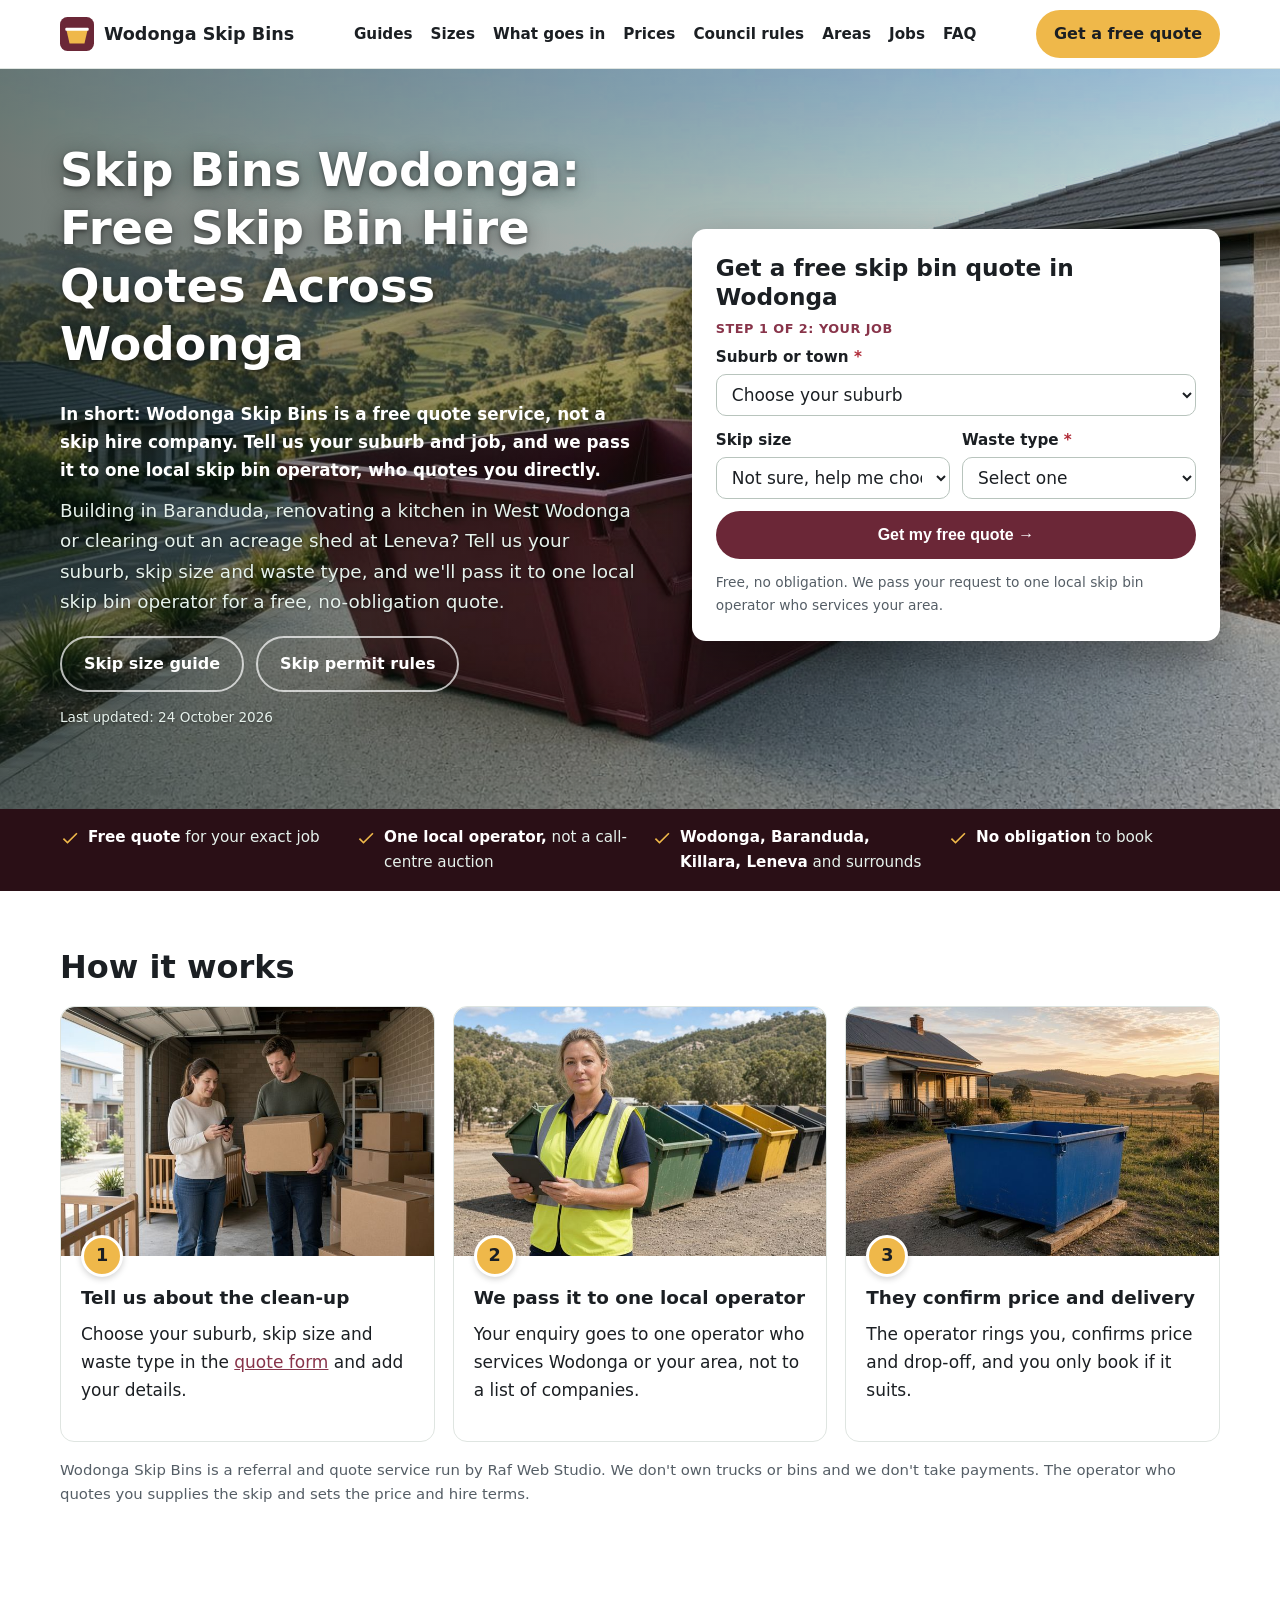
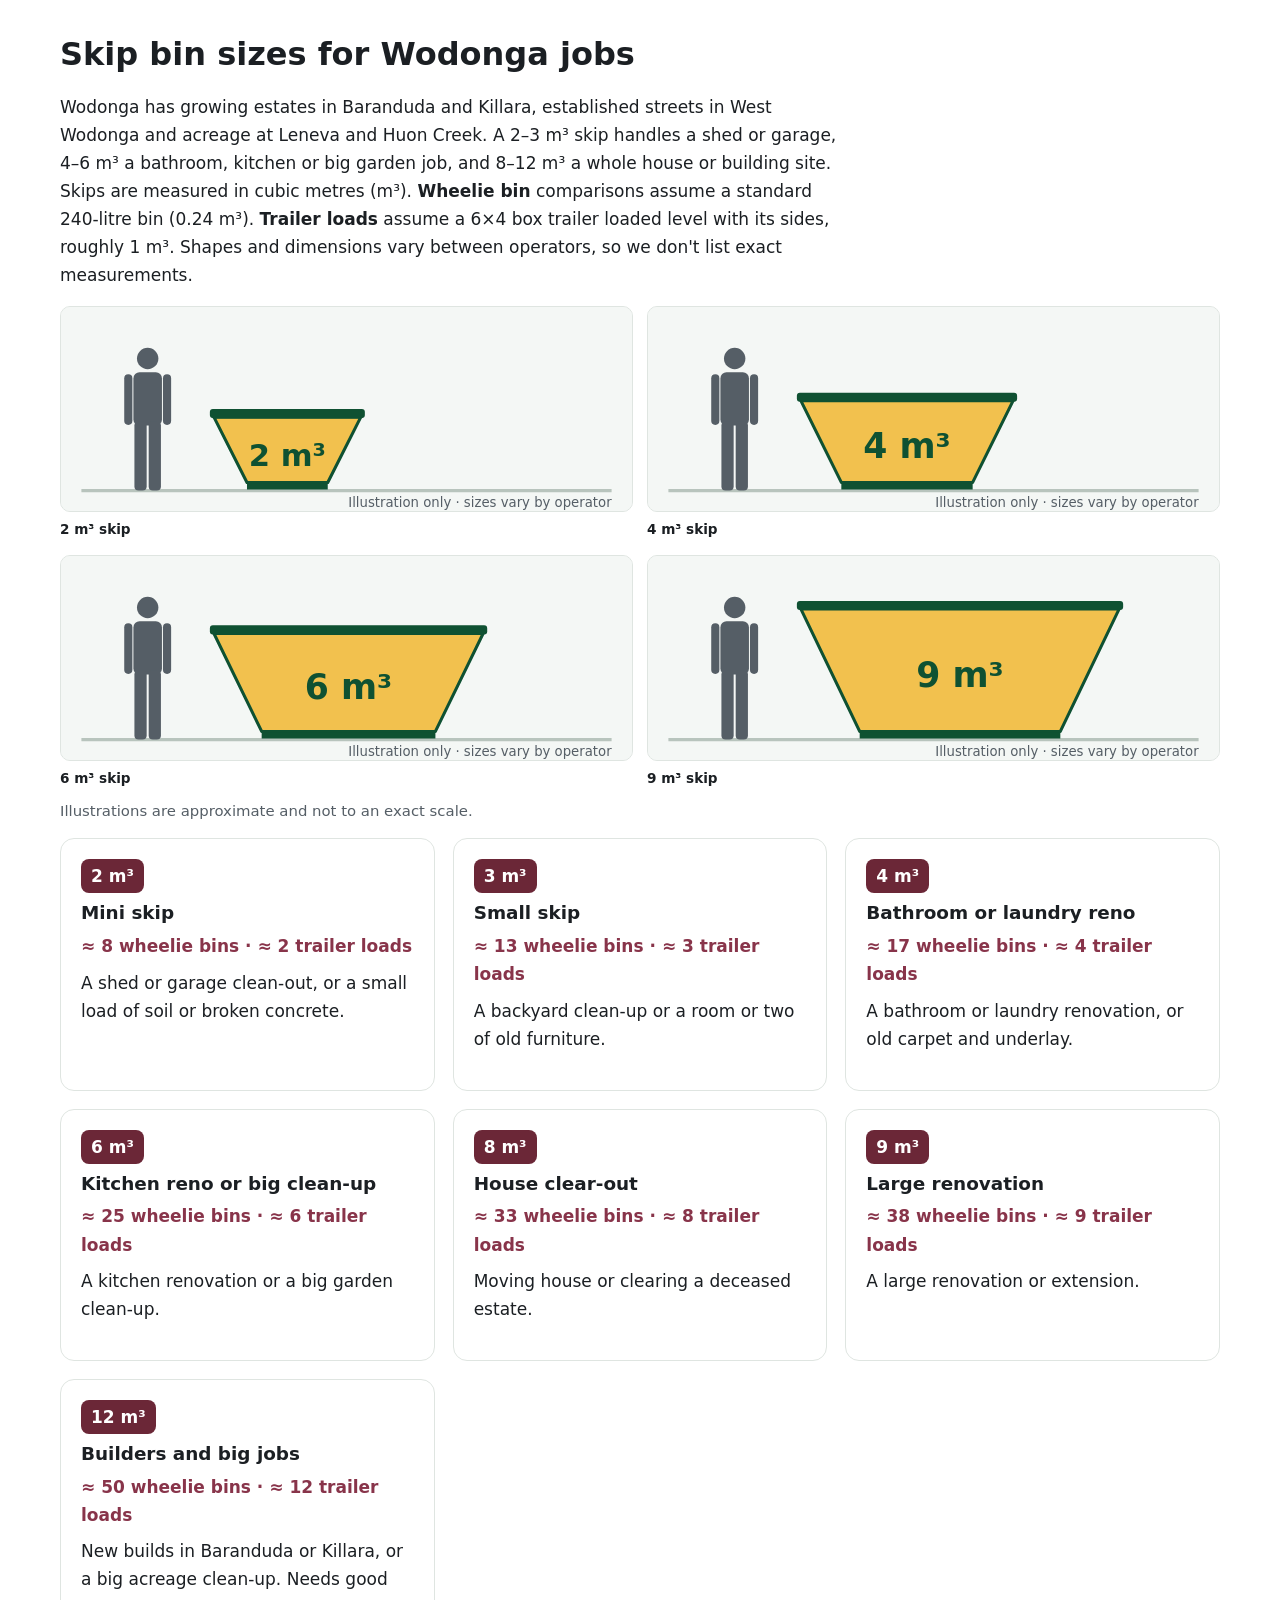
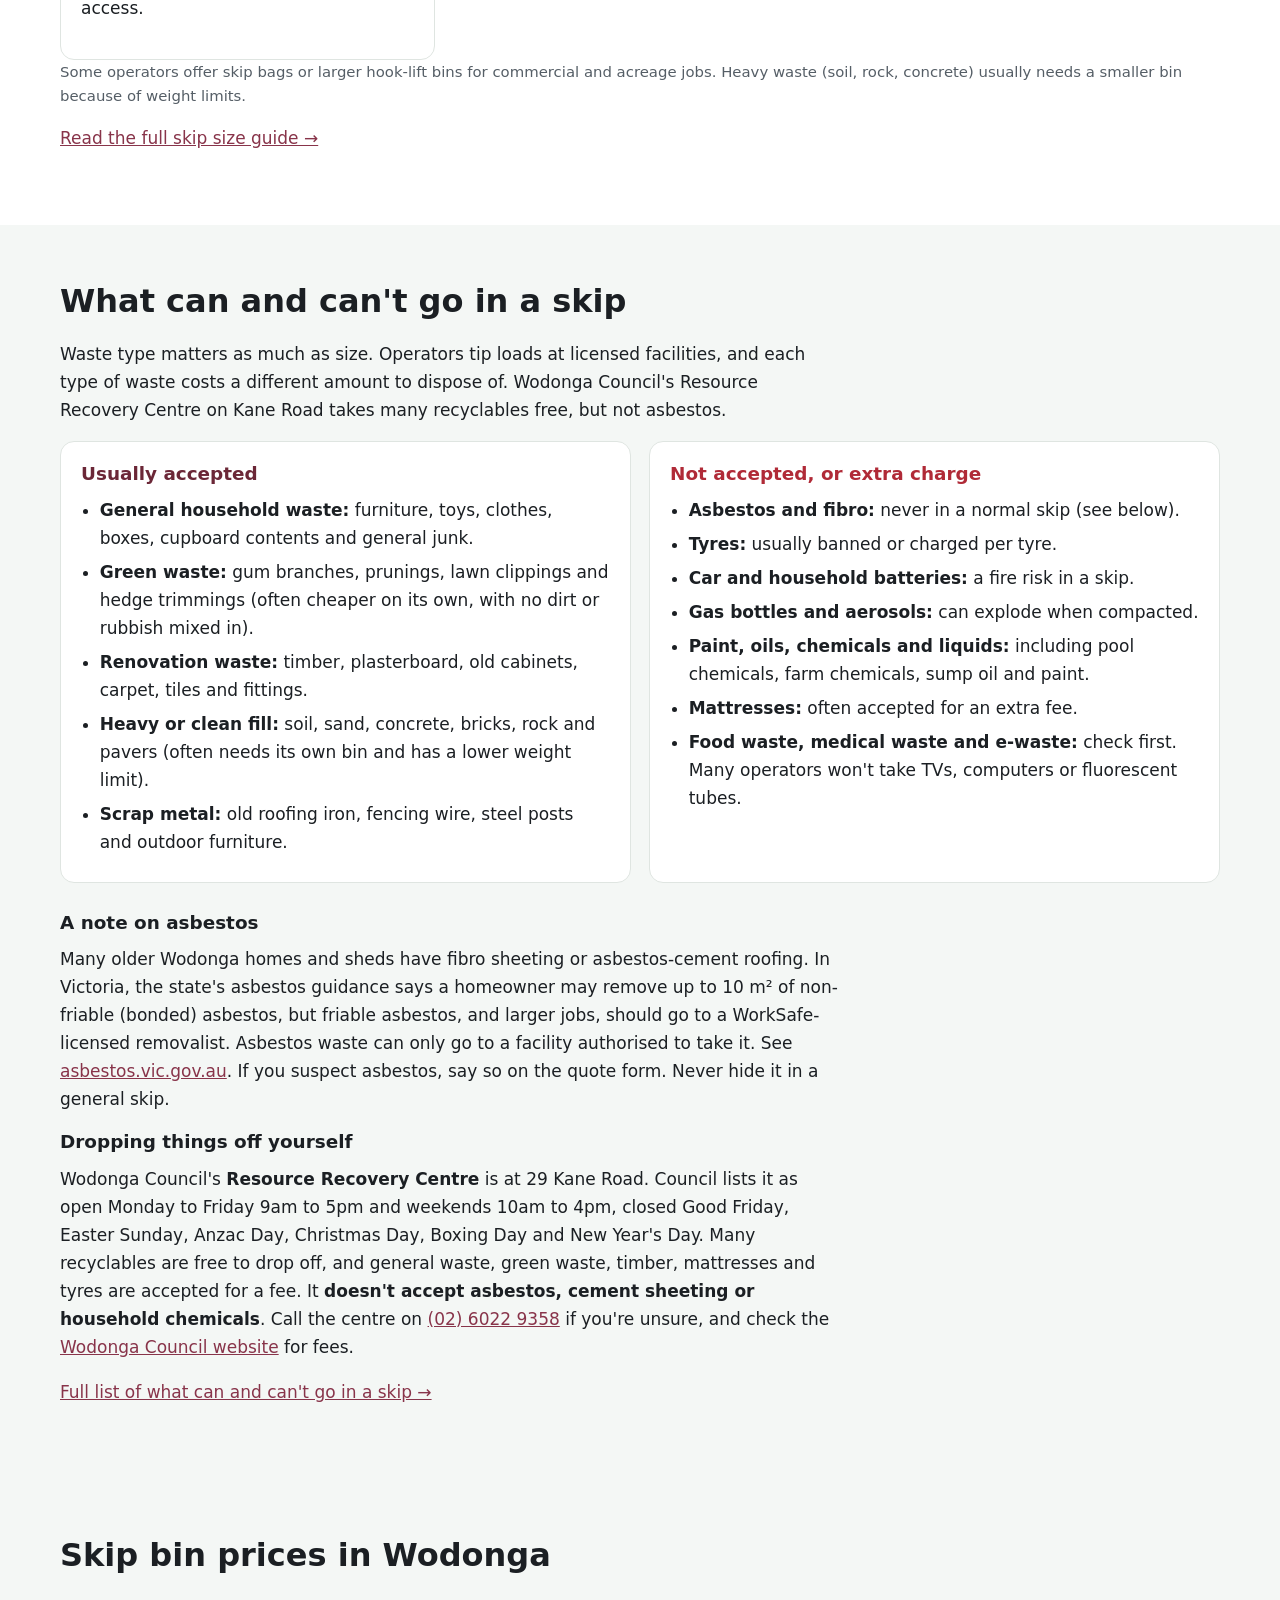
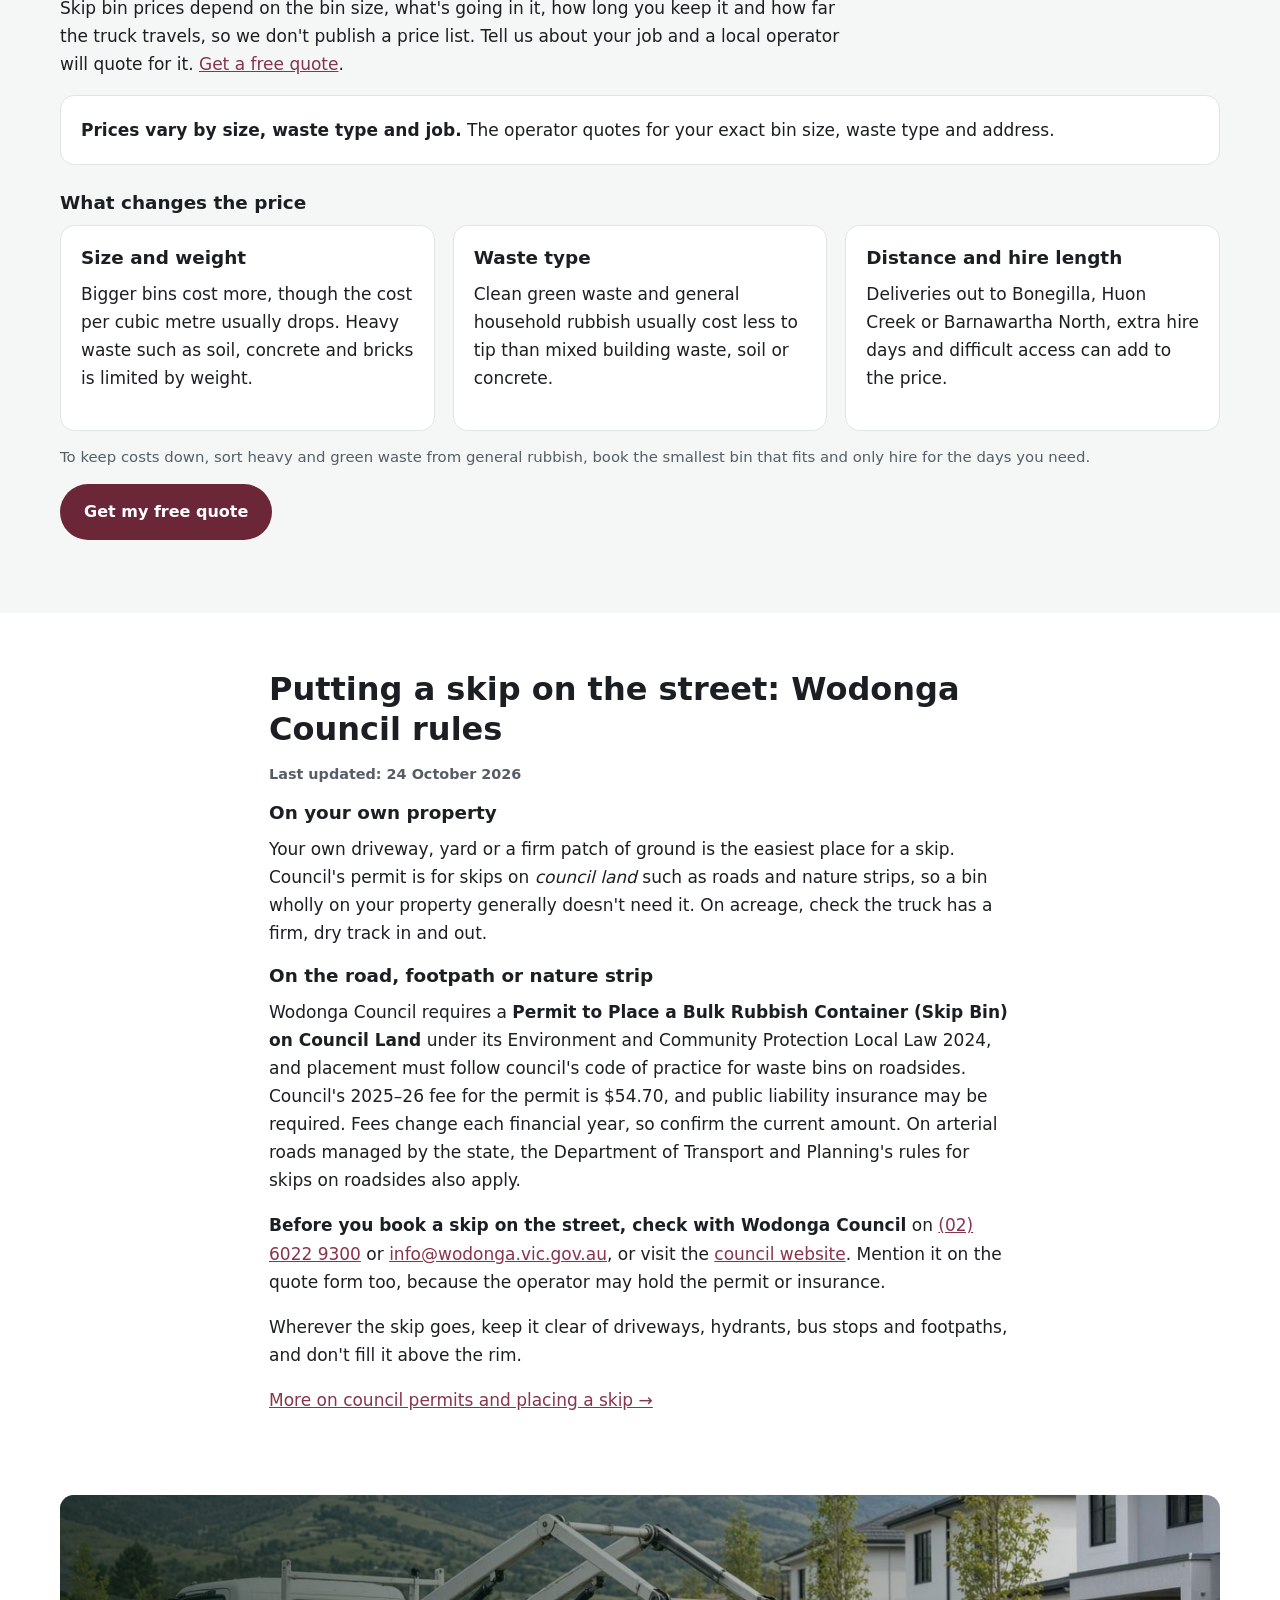
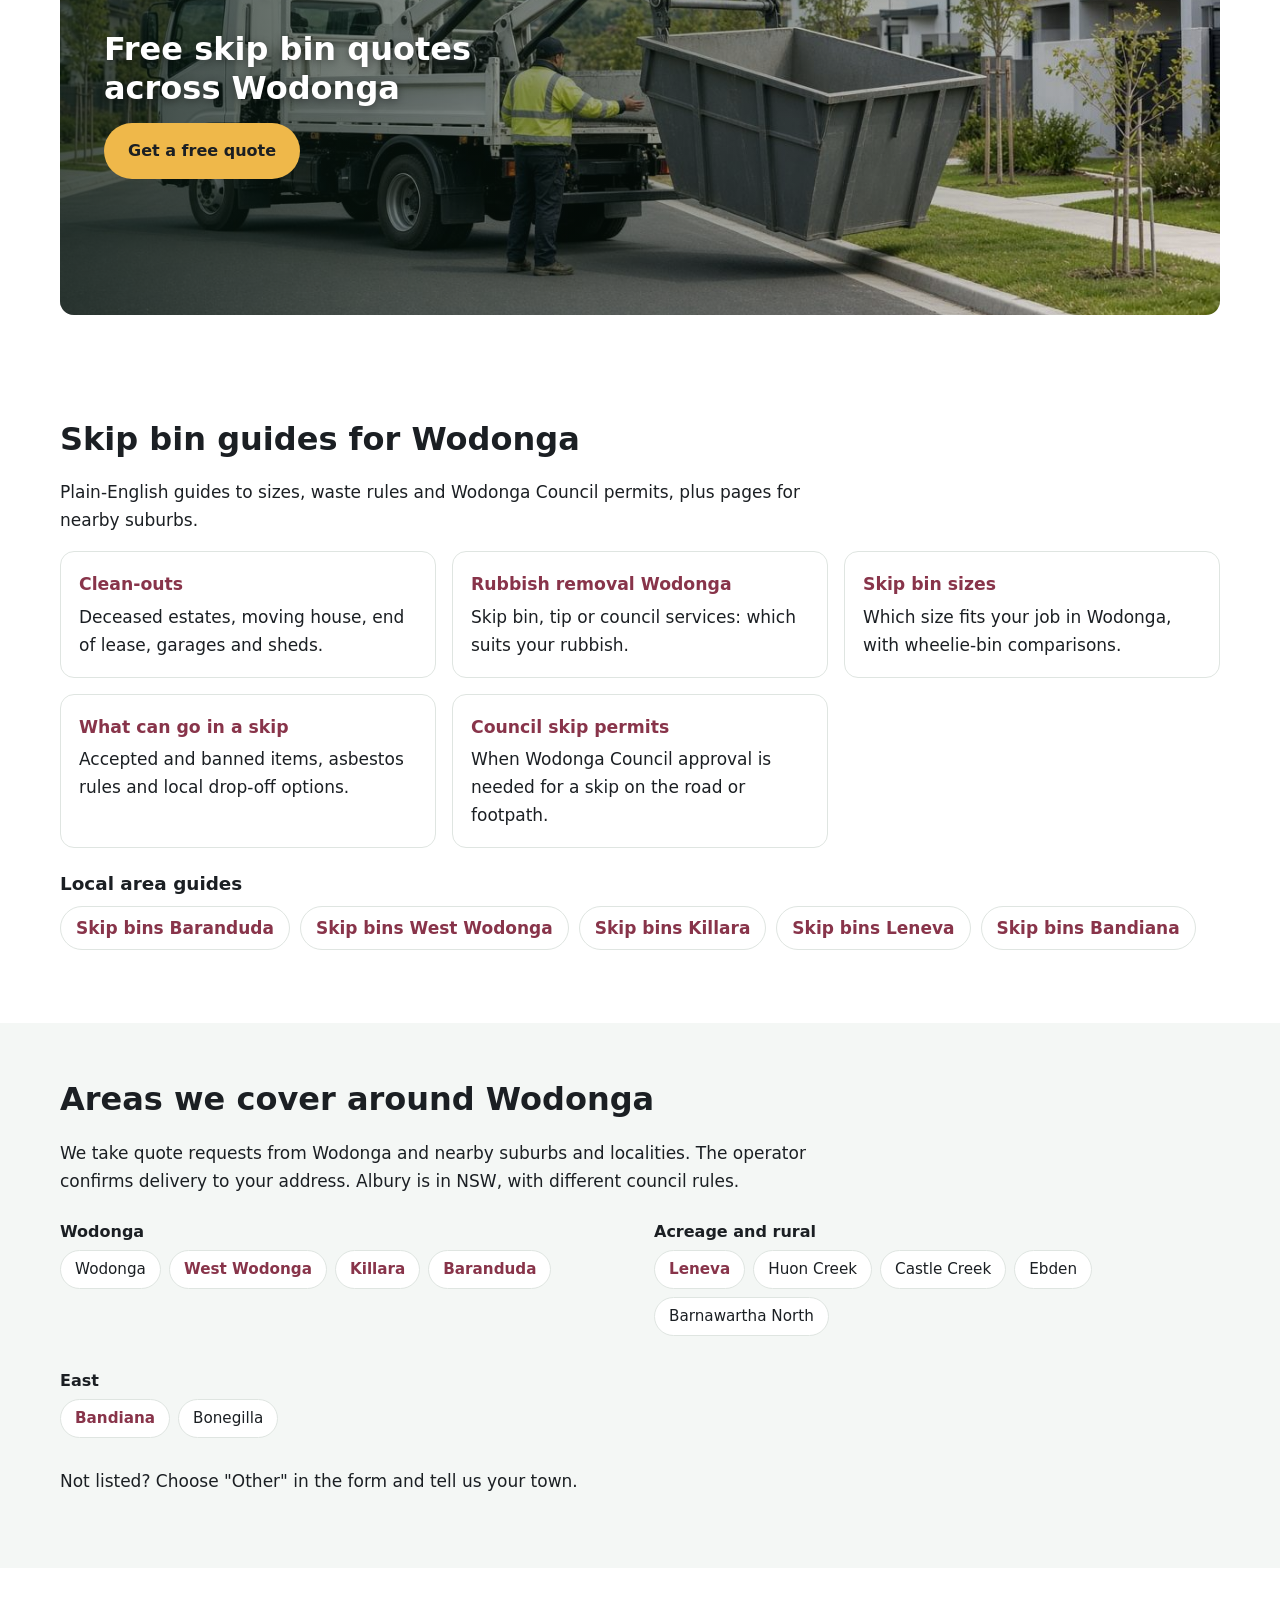
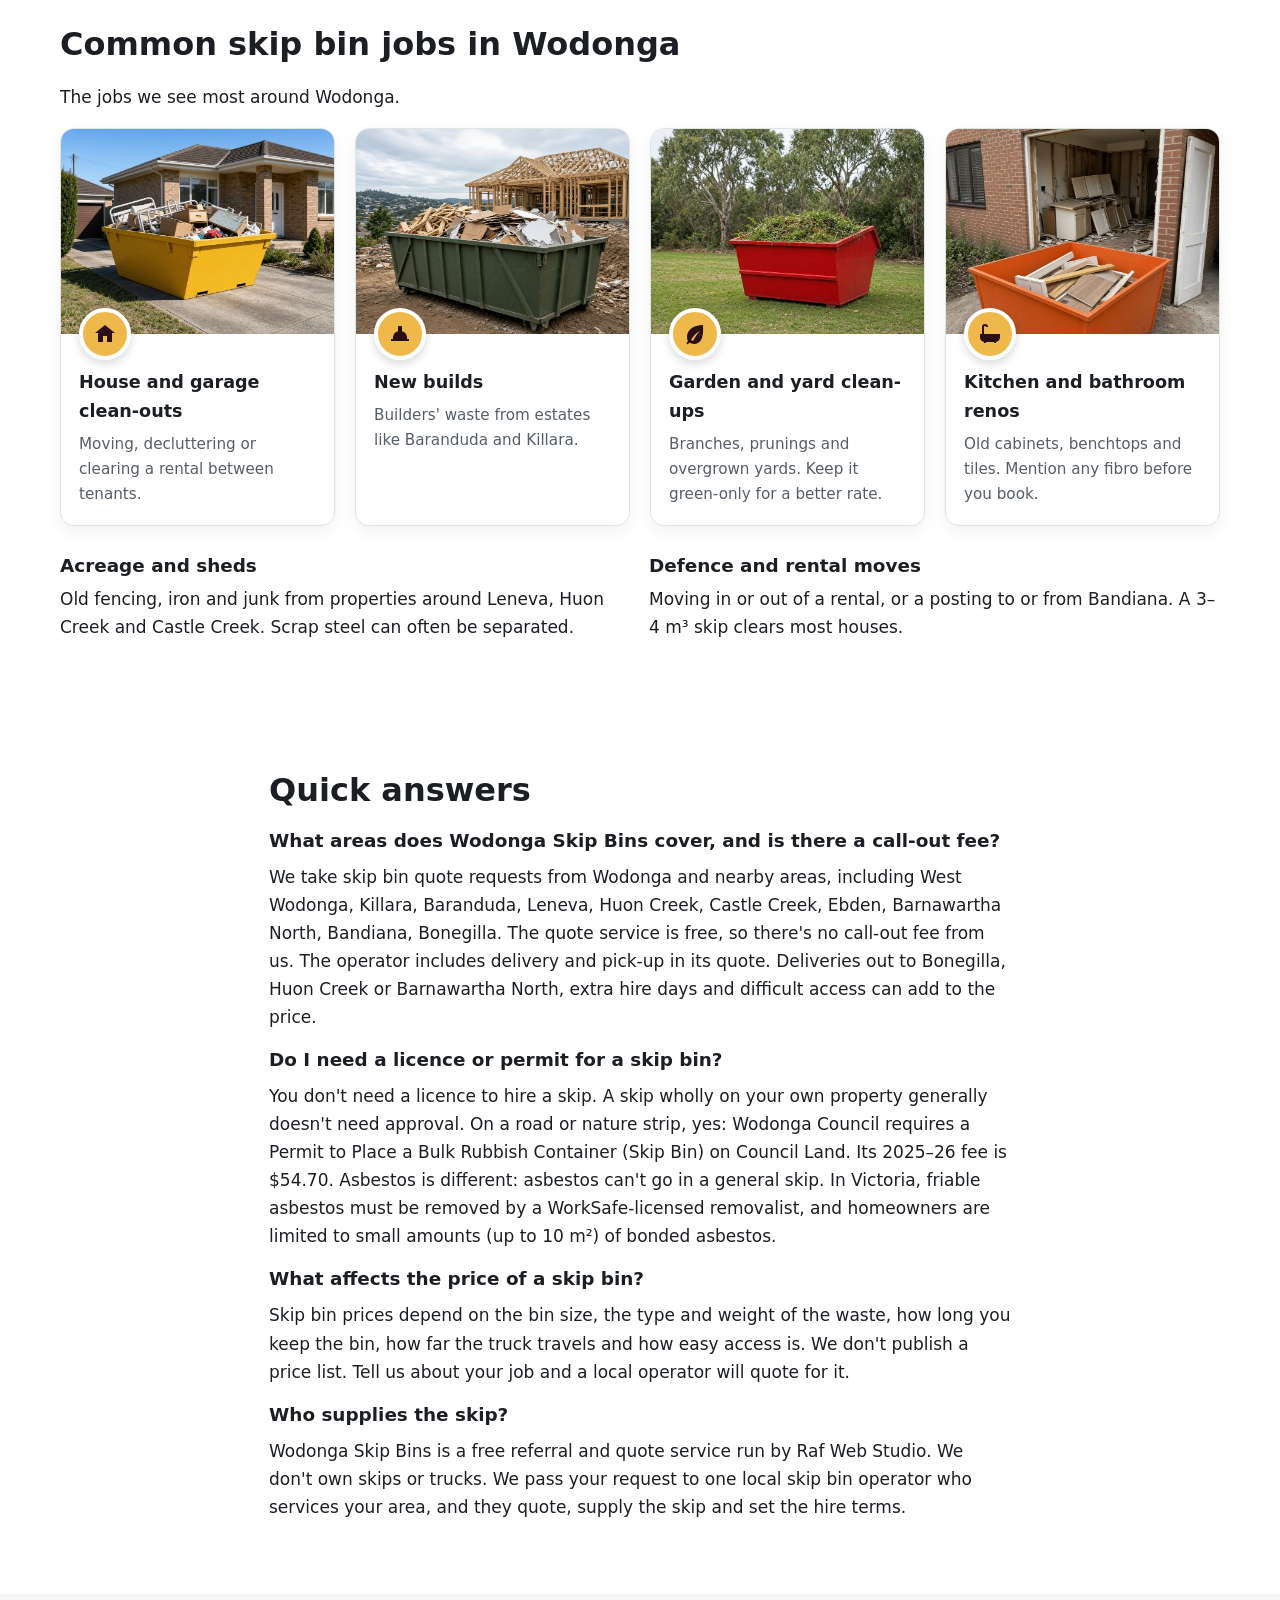
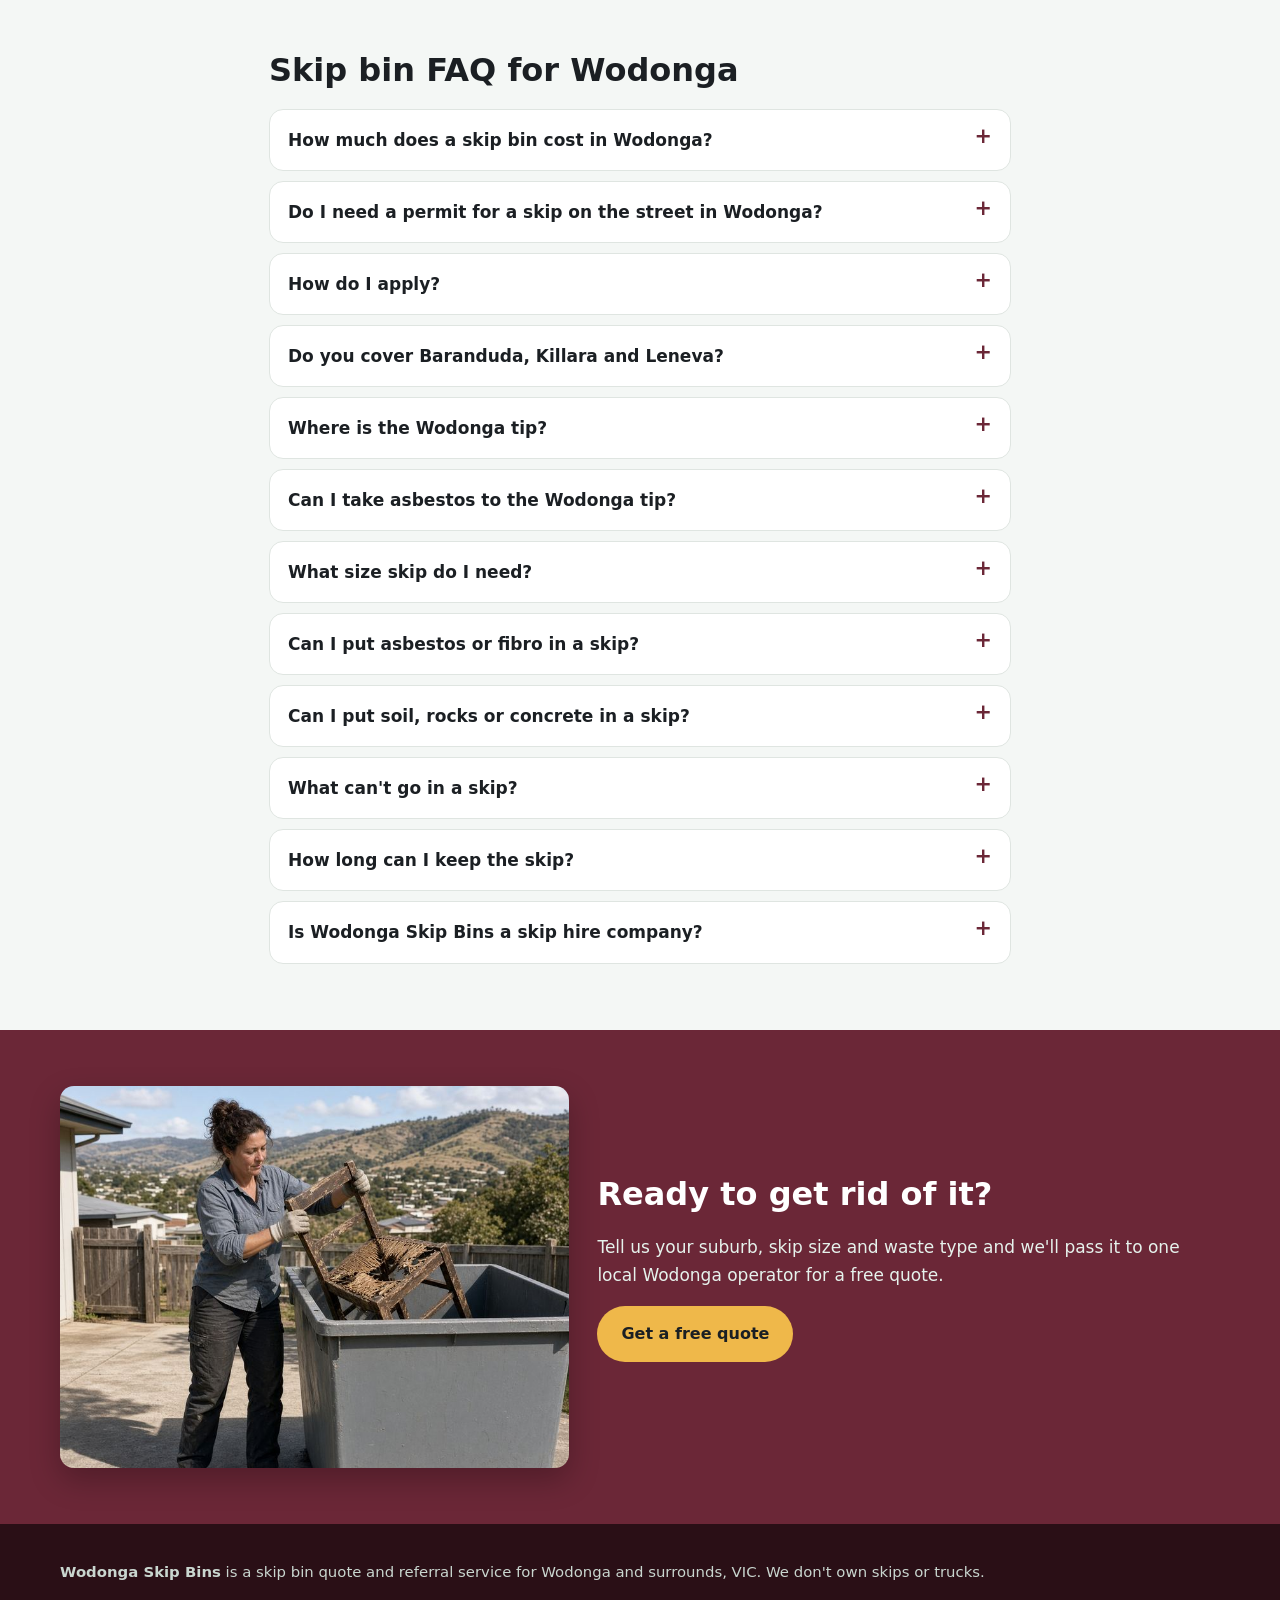
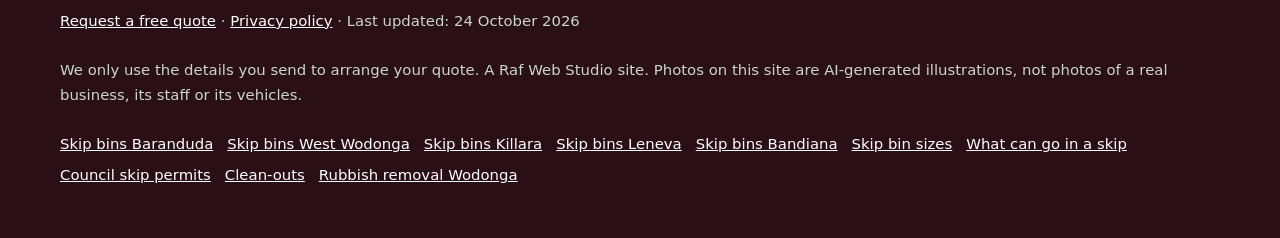
==== commit 4d17c7b6: "SEO batch 3: add /clean-outs/ and /rubbish-removal-wodonga/ guides (FAQ schema, quote form, sitemap," ====
--- a/index.html
+++ b/index.html
@@ -500,7 +500,7 @@
   <div class="wrap">
     <h2 id="guides-h">Skip bin guides for Wodonga</h2>
     <p class="intro">Plain-English guides to sizes, waste rules and Wodonga Council permits, plus pages for nearby suburbs.</p>
-    <div class="guide-cards"><a href="/skip-bin-sizes/"><strong>Skip bin sizes</strong>Which size fits your job in Wodonga, with wheelie-bin comparisons.</a><a href="/what-can-go-in-a-skip/"><strong>What can go in a skip</strong>Accepted and banned items, asbestos rules and local drop-off options.</a><a href="/skip-bin-council-permit/"><strong>Council skip permits</strong>When Wodonga Council approval is needed for a skip on the road or footpath.</a></div>
+    <div class="guide-cards"><a href="/clean-outs/"><strong>Clean-outs</strong>Deceased estates, moving house, end of lease, garages and sheds.</a><a href="/rubbish-removal-wodonga/"><strong>Rubbish removal Wodonga</strong>Skip bin, tip or council services: which suits your rubbish.</a><a href="/skip-bin-sizes/"><strong>Skip bin sizes</strong>Which size fits your job in Wodonga, with wheelie-bin comparisons.</a><a href="/what-can-go-in-a-skip/"><strong>What can go in a skip</strong>Accepted and banned items, asbestos rules and local drop-off options.</a><a href="/skip-bin-council-permit/"><strong>Council skip permits</strong>When Wodonga Council approval is needed for a skip on the road or footpath.</a></div>
     <h3 style="margin-top:24px">Local area guides</h3>
     <ul class="link-list"><li><a href="/skip-bins-baranduda/">Skip bins Baranduda</a></li><li><a href="/skip-bins-west-wodonga/">Skip bins West Wodonga</a></li><li><a href="/skip-bins-killara/">Skip bins Killara</a></li><li><a href="/skip-bins-leneva/">Skip bins Leneva</a></li><li><a href="/skip-bins-bandiana/">Skip bins Bandiana</a></li></ul>
   </div>
@@ -589,7 +589,7 @@
     <p><strong>Wodonga Skip Bins</strong> is a skip bin quote and referral service for Wodonga and surrounds, VIC. We don't own skips or trucks.</p>
     <p><a href="#quote">Request a free quote</a> · <a href="privacy.html">Privacy policy</a> · Last updated: 24 October 2026</p>
     <p>We only use the details you send to arrange your quote. A Raf Web Studio site. Photos on this site are AI-generated illustrations, not photos of a real business, its staff or its vehicles.</p>
-    <p class="footer-links"><a href="/skip-bins-baranduda/">Skip bins Baranduda</a> <a href="/skip-bins-west-wodonga/">Skip bins West Wodonga</a> <a href="/skip-bins-killara/">Skip bins Killara</a> <a href="/skip-bins-leneva/">Skip bins Leneva</a> <a href="/skip-bins-bandiana/">Skip bins Bandiana</a> <a href="/skip-bin-sizes/">Skip bin sizes</a> <a href="/what-can-go-in-a-skip/">What can go in a skip</a> <a href="/skip-bin-council-permit/">Council skip permits</a></p>
+    <p class="footer-links"><a href="/skip-bins-baranduda/">Skip bins Baranduda</a> <a href="/skip-bins-west-wodonga/">Skip bins West Wodonga</a> <a href="/skip-bins-killara/">Skip bins Killara</a> <a href="/skip-bins-leneva/">Skip bins Leneva</a> <a href="/skip-bins-bandiana/">Skip bins Bandiana</a> <a href="/skip-bin-sizes/">Skip bin sizes</a> <a href="/what-can-go-in-a-skip/">What can go in a skip</a> <a href="/skip-bin-council-permit/">Council skip permits</a> <a href="/clean-outs/">Clean-outs</a> <a href="/rubbish-removal-wodonga/">Rubbish removal Wodonga</a></p>
   </div>
 </footer>
 
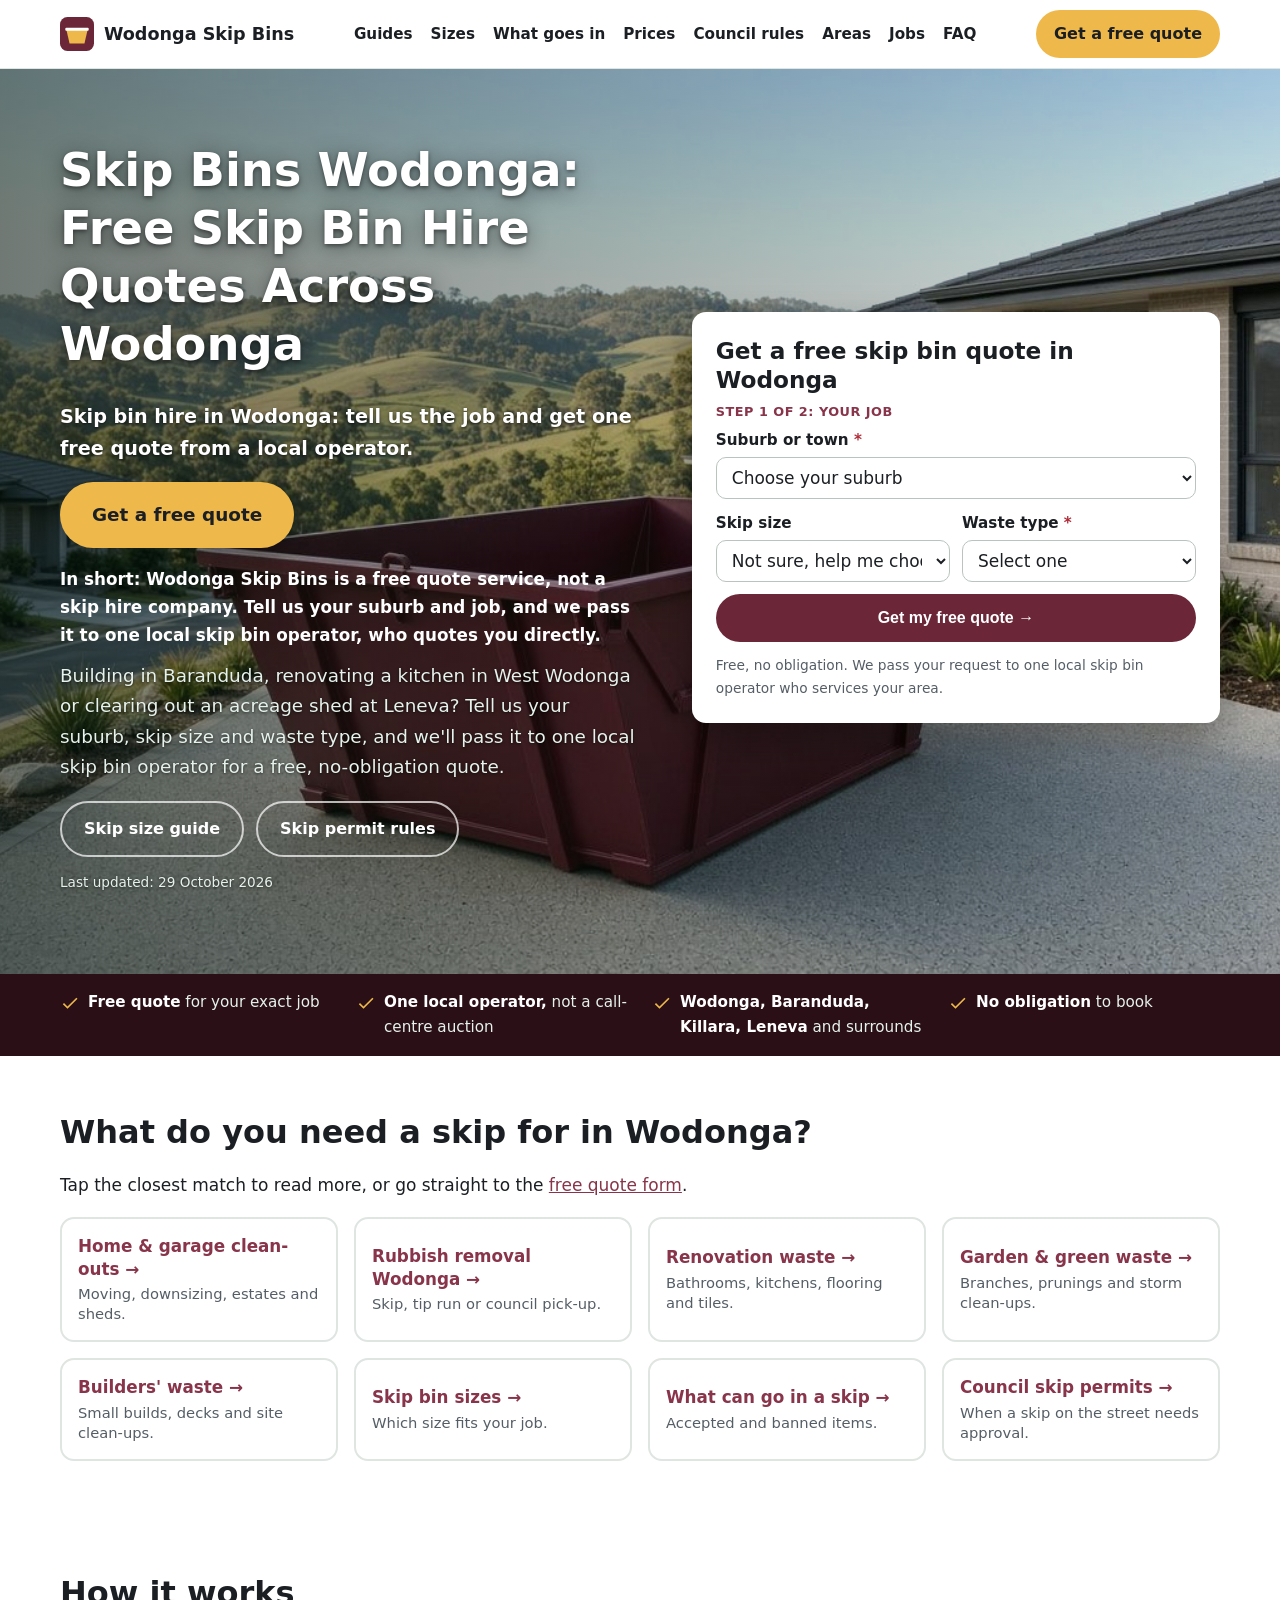
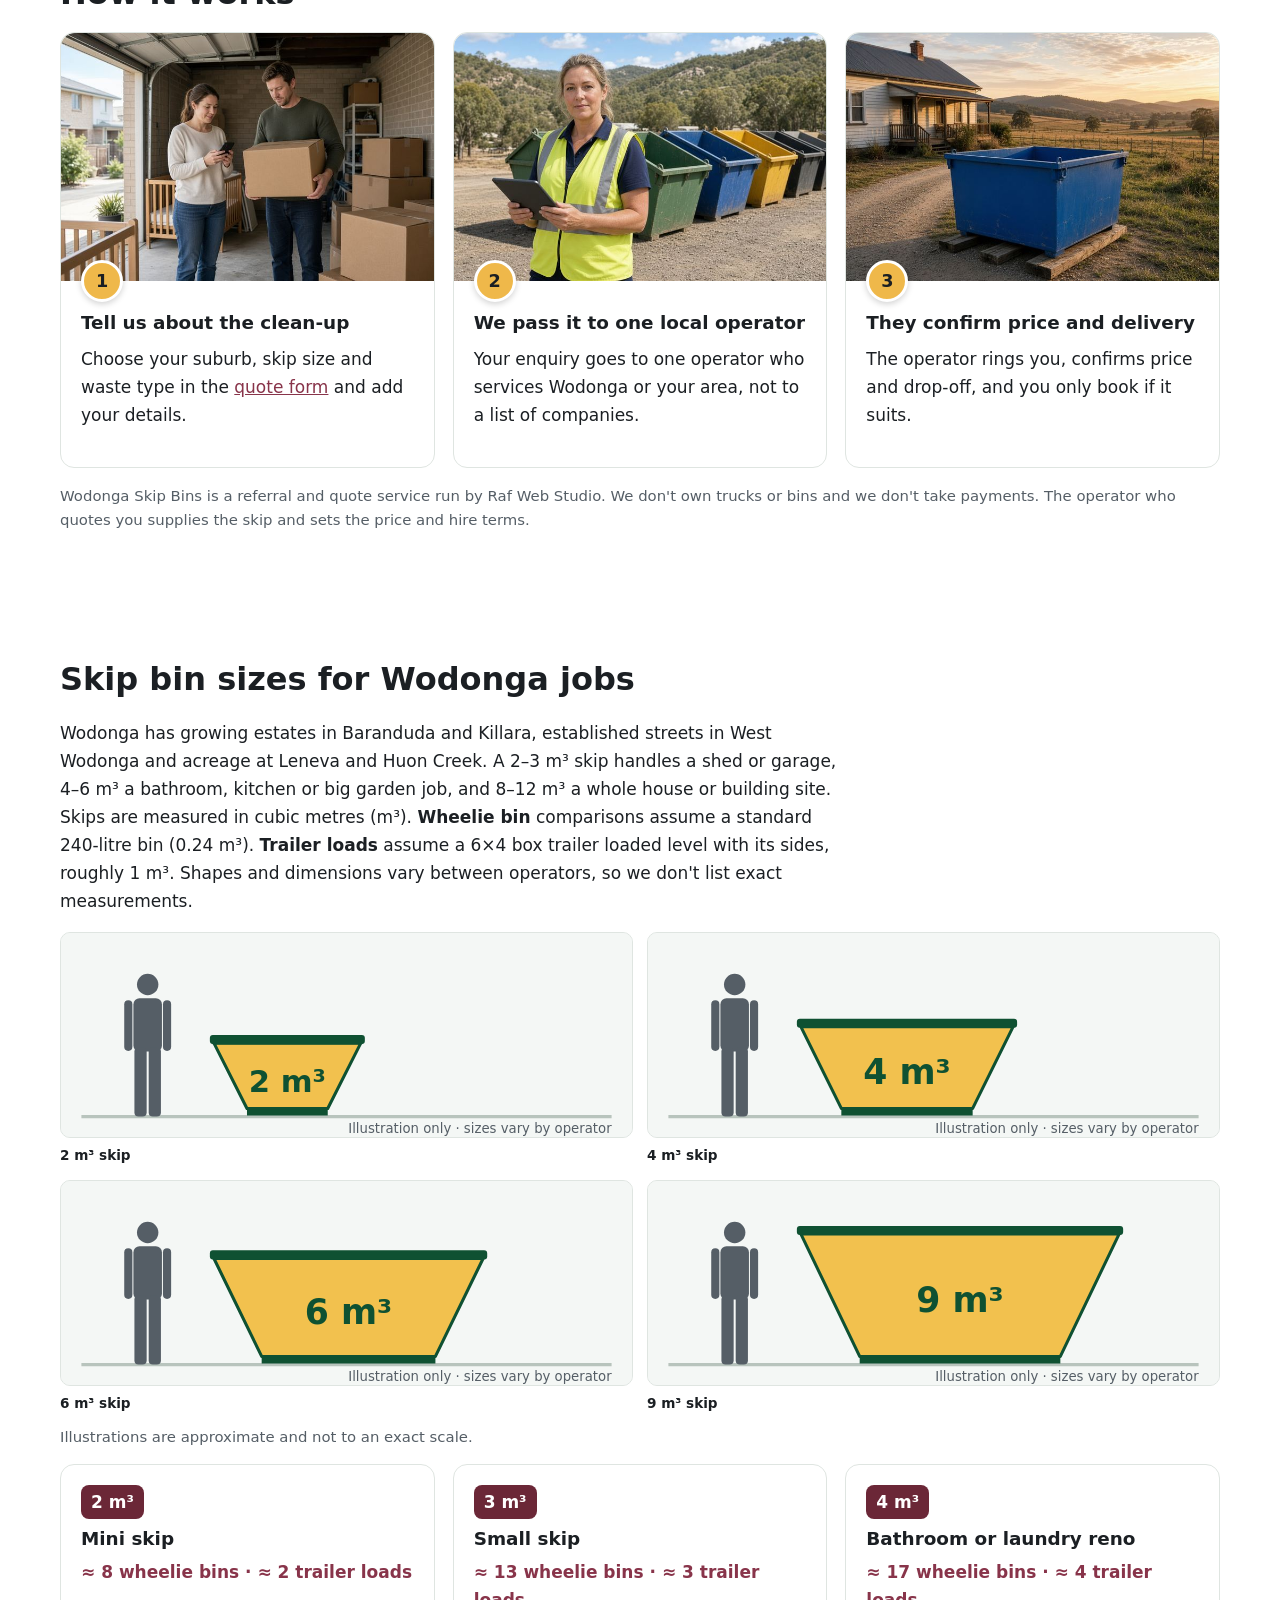
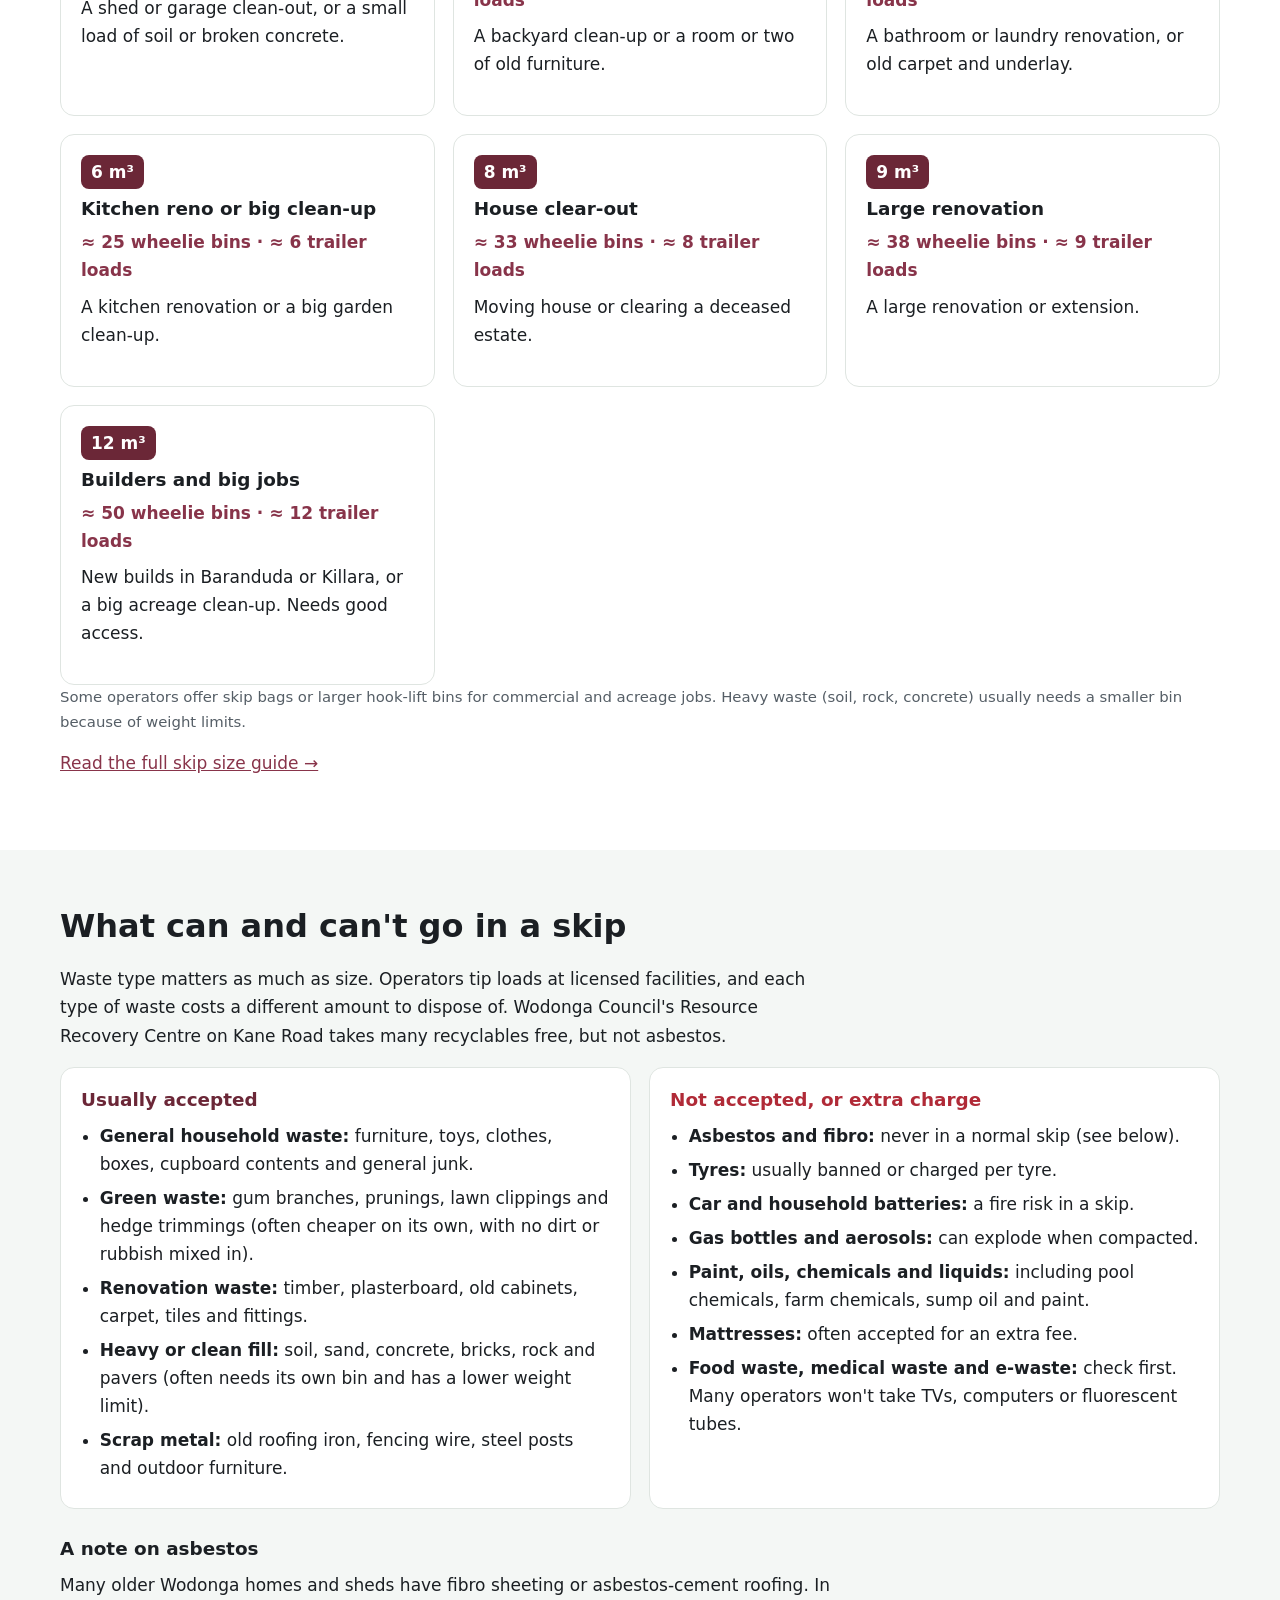
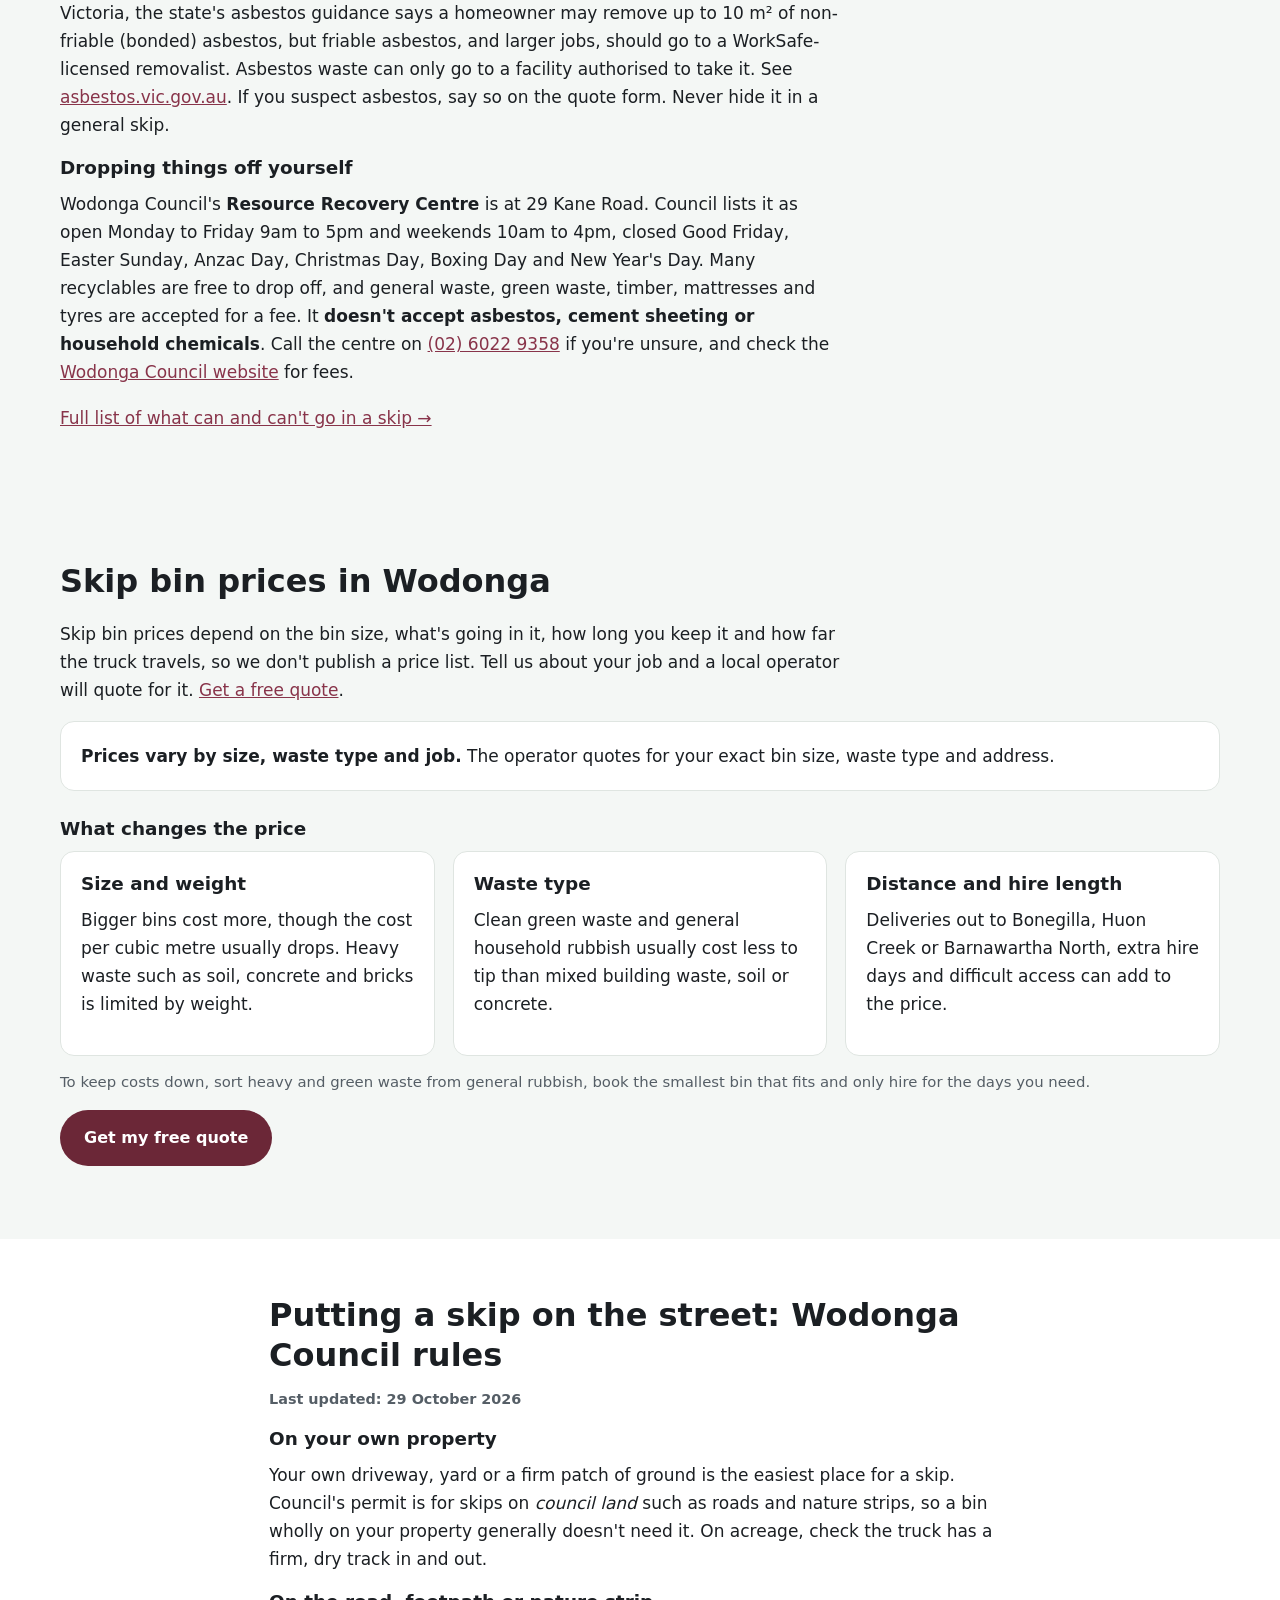
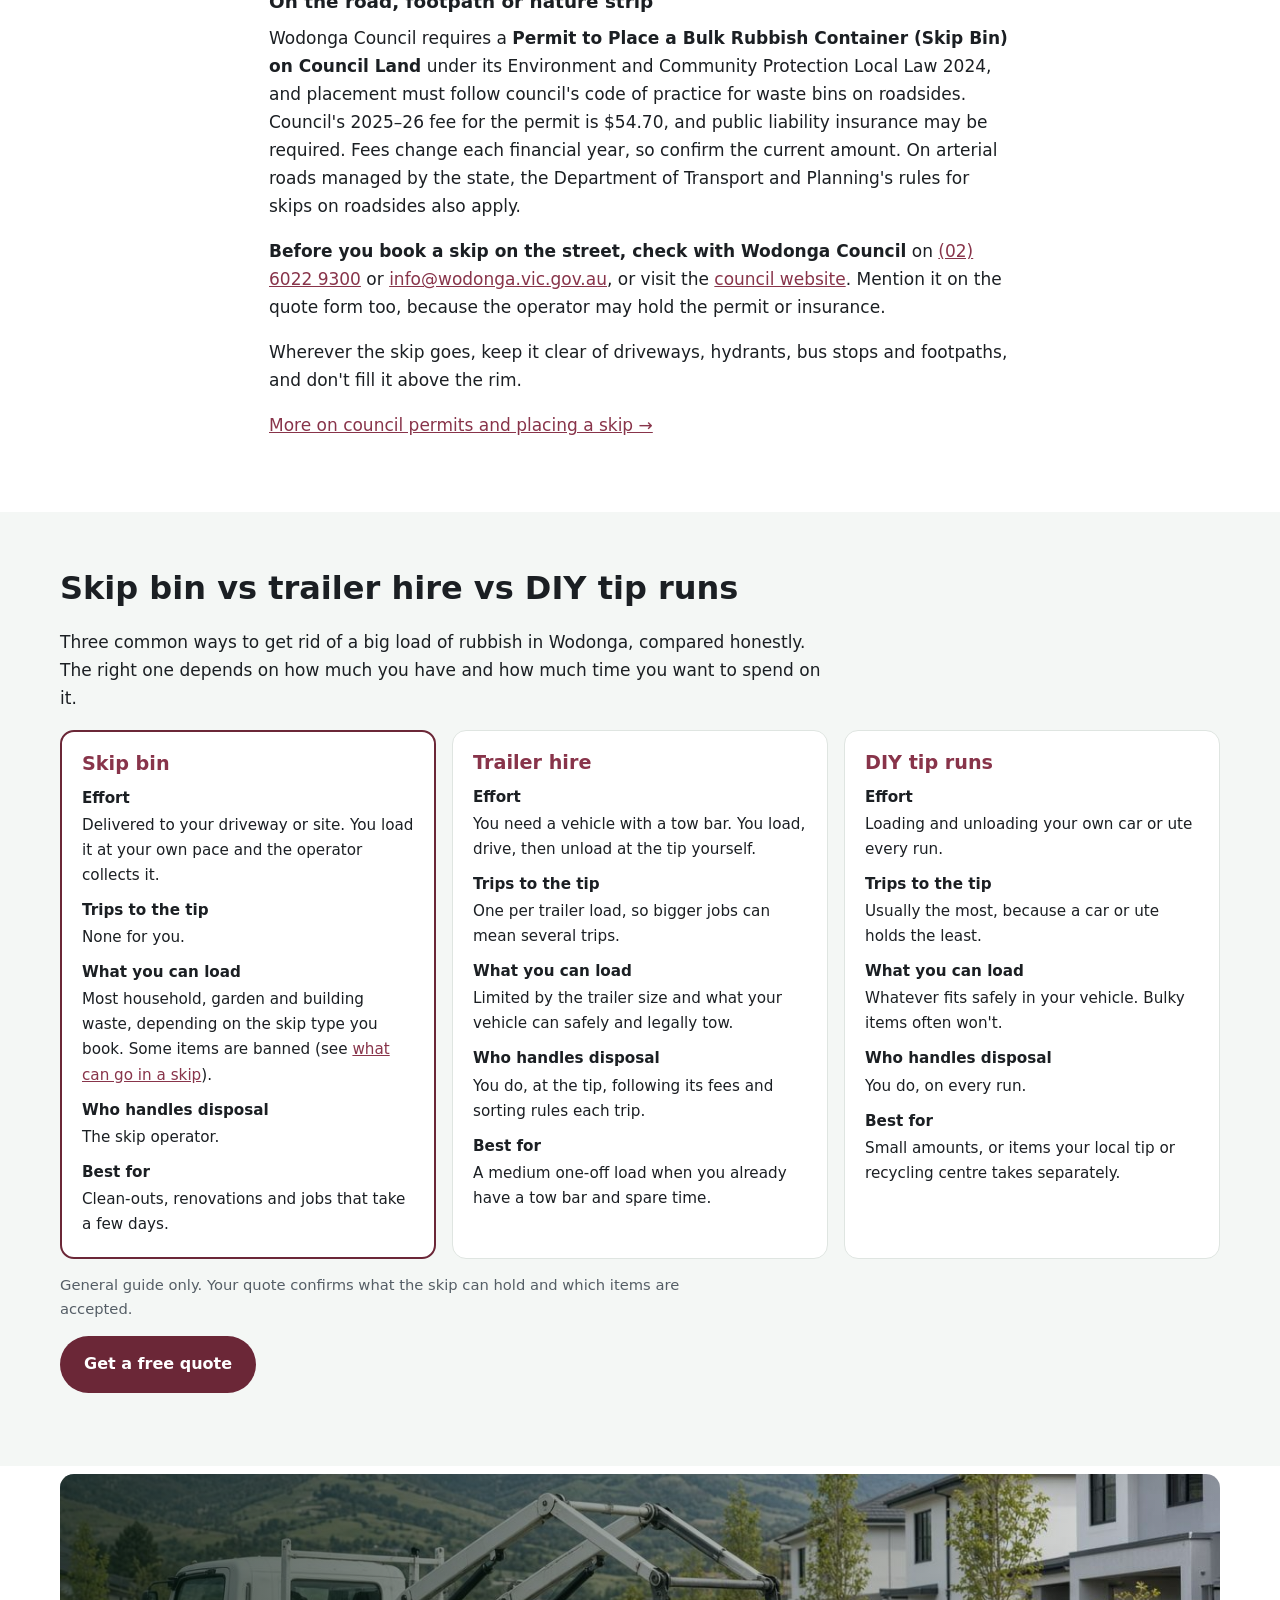
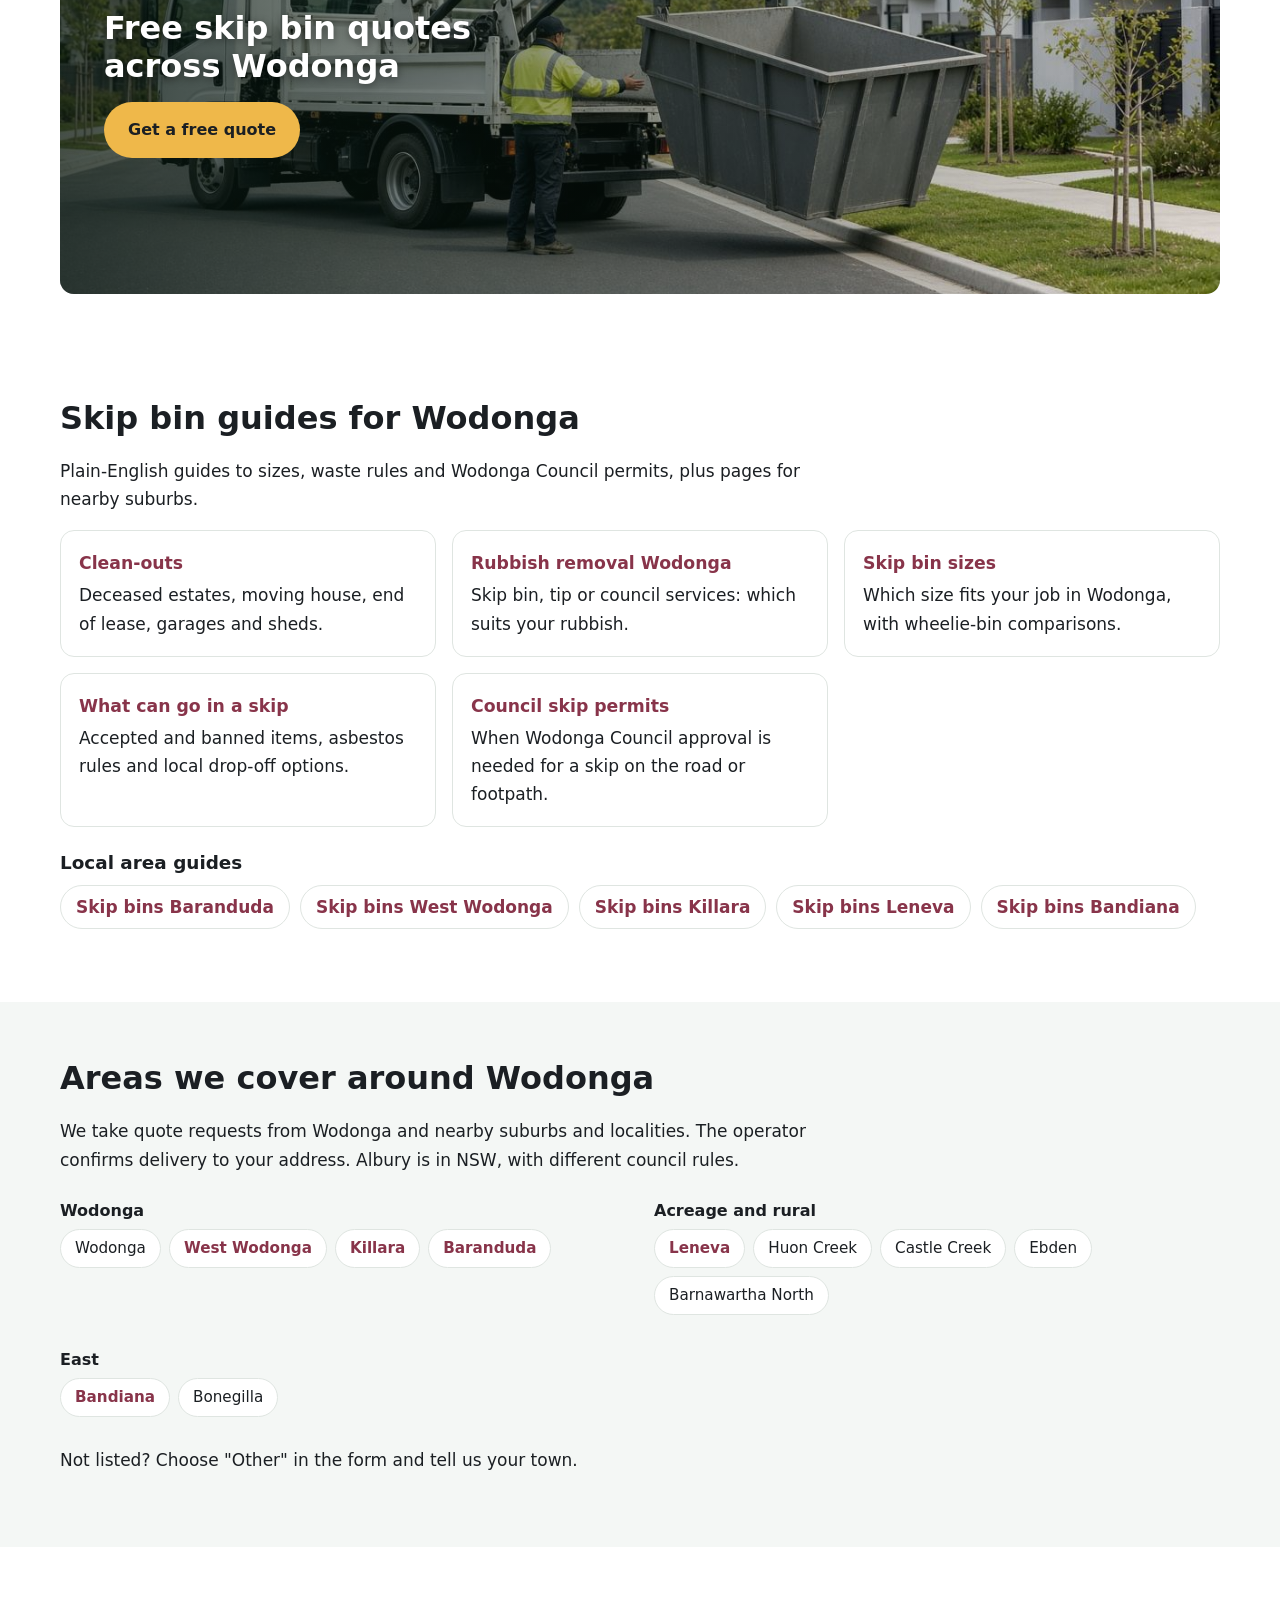
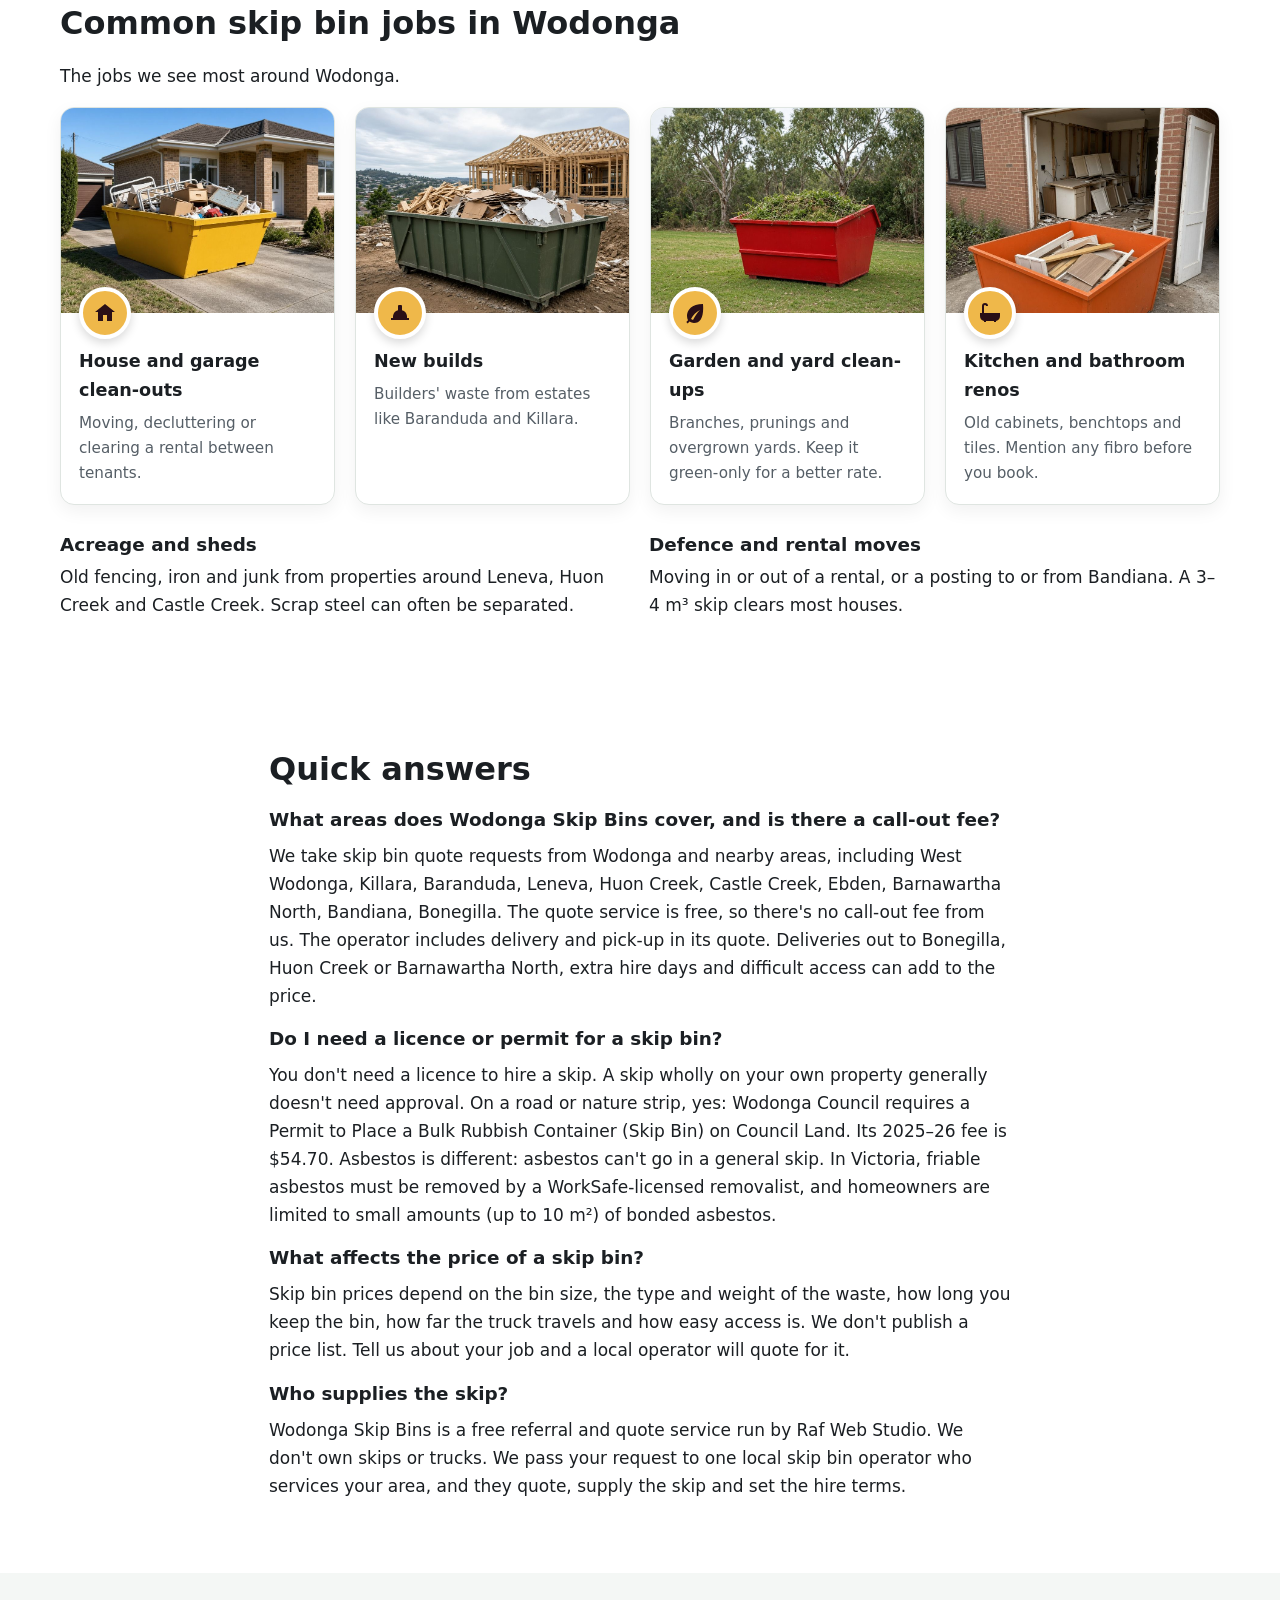
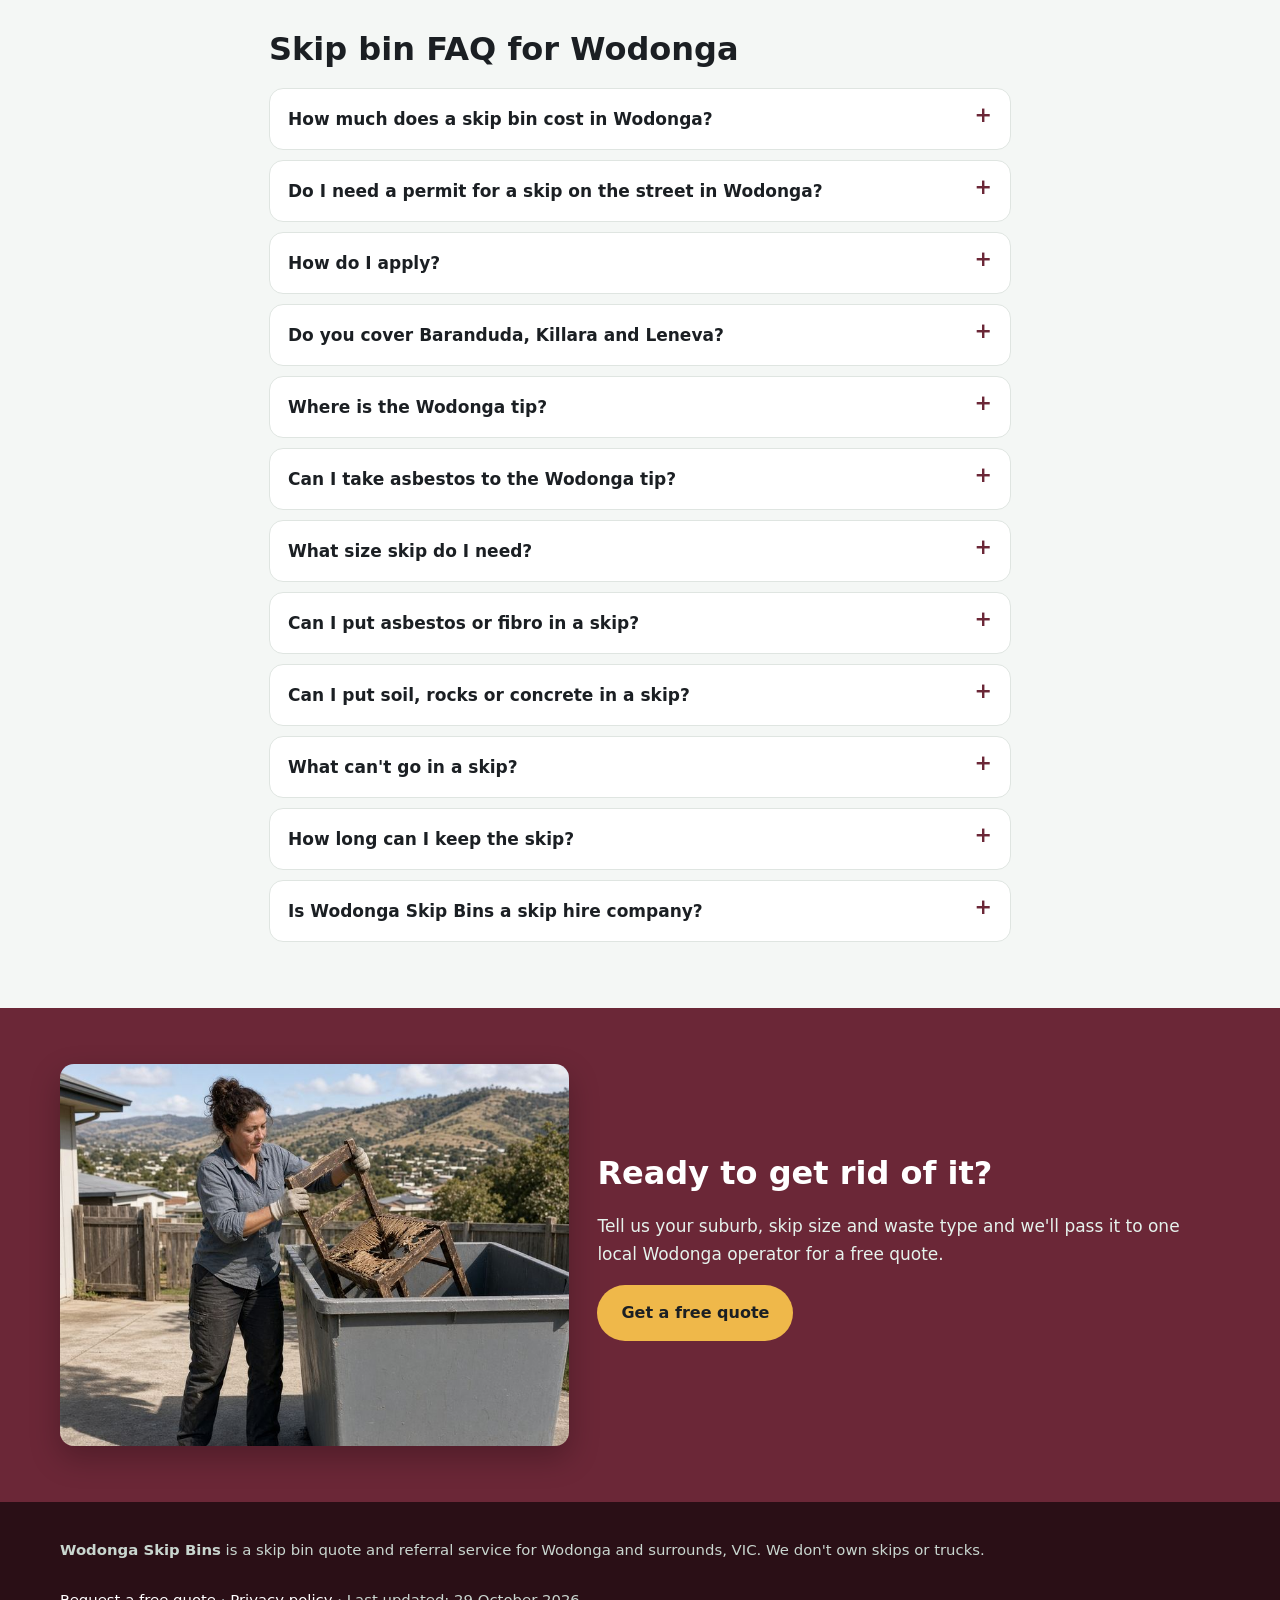
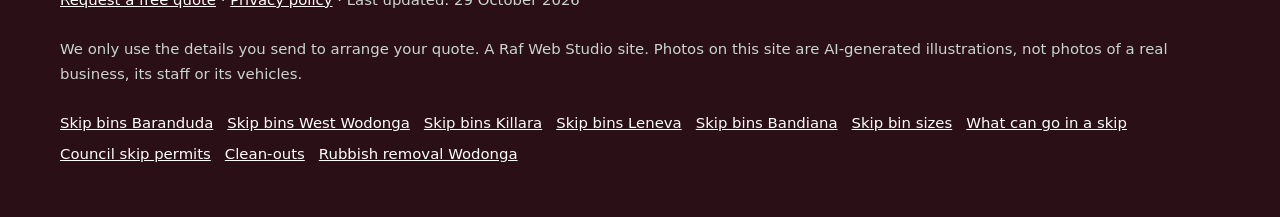
==== commit 9e5bfd0e: "Homepage v3: service+town tagline and big quote button, 'What do you need?' tiles, comparison sectio" ====
--- a/index.html
+++ b/index.html
@@ -39,7 +39,7 @@
  "name": "Skip Bins Wodonga | Free Skip Bin Hire Quotes in Wodonga VIC",
  "description": "Skip bins in Wodonga, West Wodonga, Baranduda, Killara, Leneva and Bandiana. Tell us your suburb, size and waste type and get a free quote from one local skip bin operator.",
  "inLanguage": "en-AU",
- "dateModified": "2026-10-24",
+ "dateModified": "2026-10-29",
  "isPartOf": {
   "@id": "https://wodongaskipbins.com/#website"
  },
@@ -123,7 +123,7 @@
 {
  "@context": "https://schema.org",
  "@type": "WebSite",
- "dateModified": "2026-10-24",
+ "dateModified": "2026-10-29",
  "@id": "https://wodongaskipbins.com/#website",
  "name": "Wodonga Skip Bins",
  "url": "https://wodongaskipbins.com/",
@@ -330,6 +330,29 @@
  ]
 }
 </script>
+<!--h3:css--><style>
+.h3-tag{font-size:1.2rem;font-weight:600;margin:.2em 0 .9em;color:#fff;text-shadow:0 1px 3px rgba(0,0,0,.6);max-width:36em}
+.btn-xl{font-size:1.15rem;padding:16px 30px;min-height:54px;box-shadow:0 6px 18px rgba(0,0,0,.25)}
+.h3-cta{margin:0 0 18px}
+.need-grid{display:grid;grid-template-columns:repeat(2,minmax(0,1fr));gap:12px;margin-top:18px}
+@media(min-width:800px){.need-grid{grid-template-columns:repeat(4,minmax(0,1fr));gap:16px}}
+.need-grid a{display:flex;flex-direction:column;justify-content:center;min-height:96px;padding:16px;background:#fff;border:2px solid var(--line);border-radius:var(--radius);text-decoration:none;color:var(--ink);line-height:1.35}
+.need-grid a:hover,.need-grid a:focus-visible{border-color:var(--green);background:var(--soft)}
+.need-grid strong{color:var(--green-2);font-size:1.05rem;margin-bottom:4px}
+.need-grid strong::after{content:" \2192"}
+.need-grid span{font-size:.92rem;color:var(--muted)}
+.cmp{display:grid;gap:16px;margin-top:18px}
+@media(min-width:900px){.cmp{grid-template-columns:repeat(3,minmax(0,1fr))}}
+.cmp article{background:#fff;border:1px solid var(--line);border-radius:var(--radius);padding:20px}
+.cmp article.cmp-main{border:2px solid var(--green)}
+.cmp h3{margin:0 0 10px;font-size:1.2rem;color:var(--green-2)}
+.cmp dl{margin:0}.cmp dt{font-weight:700;margin-top:10px;font-size:.95rem}.cmp dd{margin:2px 0 0;color:var(--ink);font-size:.95rem}
+.cmp-note{font-size:.92rem;color:var(--muted);margin-top:14px;max-width:46em}
+.mobile-call{transition:transform .2s ease;padding-bottom:calc(10px + env(safe-area-inset-bottom))}
+.mobile-call .btn{min-height:48px;font-size:1.05rem}
+.mobile-call.mc-off{transform:translateY(120%)}
+@media(prefers-reduced-motion:reduce){.mobile-call{transition:none}}
+</style><!--/h3:css-->
 </head>
 <body>
 <a class="skip-link" href="#main">Skip to content</a>
@@ -355,11 +378,12 @@
   </picture>
   <div class="wrap hero-grid">
     <div class="hero-copy">
-      <h1 id="h1">Skip Bins Wodonga: Free Skip Bin Hire Quotes Across Wodonga</h1>
-      <p class="summary">In short: Wodonga Skip Bins is a free quote service, not a skip hire company. Tell us your suburb and job, and we pass it to one local skip bin operator, who quotes you directly.</p>
+      <h1 id="h1">Skip Bins Wodonga: Free Skip Bin Hire Quotes Across Wodonga</h1><!--h3:hero-->
+      <p class="h3-tag">Skip bin hire in Wodonga: tell us the job and get one free quote from a local operator.</p>
+      <p class="h3-cta"><a class="btn btn-call btn-xl" href="#quote">Get a free quote</a></p><!--/h3:hero-->      <p class="summary">In short: Wodonga Skip Bins is a free quote service, not a skip hire company. Tell us your suburb and job, and we pass it to one local skip bin operator, who quotes you directly.</p>
       <p class="lead">Building in Baranduda, renovating a kitchen in West Wodonga or clearing out an acreage shed at Leneva? Tell us your suburb, skip size and waste type, and we'll pass it to one local skip bin operator for a free, no-obligation quote.</p>
       <div class="ctas"><a class="btn btn-ghost" href="#sizes">Skip size guide</a><a class="btn btn-ghost" href="#council">Skip permit rules</a></div>
-      <p class="updated">Last updated: 24 October 2026</p>
+      <p class="updated">Last updated: 29 October 2026</p>
     </div>
     <div class="hero-form-card" id="quote">
       <h2 id="quote-h">Get a free skip bin quote in Wodonga</h2>
@@ -400,6 +424,15 @@
 <section class="trust" aria-label="Why use this service">
   <ul class="wrap trust-list"><li><svg viewBox="0 0 24 24" aria-hidden="true"><path fill="currentColor" d="M9 16.2 4.8 12l-1.4 1.4L9 19 21 7l-1.4-1.4z"/></svg><span><strong>Free quote</strong> for your exact job</span></li><li><svg viewBox="0 0 24 24" aria-hidden="true"><path fill="currentColor" d="M9 16.2 4.8 12l-1.4 1.4L9 19 21 7l-1.4-1.4z"/></svg><span><strong>One local operator,</strong> not a call-centre auction</span></li><li><svg viewBox="0 0 24 24" aria-hidden="true"><path fill="currentColor" d="M9 16.2 4.8 12l-1.4 1.4L9 19 21 7l-1.4-1.4z"/></svg><span><strong>Wodonga, Baranduda, Killara, Leneva</strong> and surrounds</span></li><li><svg viewBox="0 0 24 24" aria-hidden="true"><path fill="currentColor" d="M9 16.2 4.8 12l-1.4 1.4L9 19 21 7l-1.4-1.4z"/></svg><span><strong>No obligation</strong> to book</span></li></ul>
 </section>
+<!--h3:need-->
+<section id="need" aria-labelledby="need-h">
+  <div class="wrap">
+    <h2 id="need-h">What do you need a skip for in Wodonga?</h2>
+    <p class="intro">Tap the closest match to read more, or go straight to the <a href="#quote">free quote form</a>.</p>
+    <div class="need-grid"><a href="/clean-outs/"><strong>Home &amp; garage clean-outs</strong><span>Moving, downsizing, estates and sheds.</span></a><a href="/rubbish-removal-wodonga/"><strong>Rubbish removal Wodonga</strong><span>Skip, tip run or council pick-up.</span></a><a href="#jobs"><strong>Renovation waste</strong><span>Bathrooms, kitchens, flooring and tiles.</span></a><a href="#jobs"><strong>Garden &amp; green waste</strong><span>Branches, prunings and storm clean-ups.</span></a><a href="#quote"><strong>Builders' waste</strong><span>Small builds, decks and site clean-ups.</span></a><a href="/skip-bin-sizes/"><strong>Skip bin sizes</strong><span>Which size fits your job.</span></a><a href="/what-can-go-in-a-skip/"><strong>What can go in a skip</strong><span>Accepted and banned items.</span></a><a href="/skip-bin-council-permit/"><strong>Council skip permits</strong><span>When a skip on the street needs approval.</span></a></div>
+  </div>
+</section>
+<!--/h3:need-->
 <section id="how" aria-labelledby="how-h">
   <div class="wrap">
     <h2 id="how-h">How it works</h2>
@@ -475,7 +508,7 @@
 <section id="council" aria-labelledby="council-h">
   <div class="wrap intro">
     <h2 id="council-h">Putting a skip on the street: Wodonga Council rules</h2>
-    <p class="updated-dark">Last updated: 24 October 2026</p>
+    <p class="updated-dark">Last updated: 29 October 2026</p>
     <h3>On your own property</h3>
     <p>Your own driveway, yard or a firm patch of ground is the easiest place for a skip. Council's permit is for skips on <em>council land</em> such as roads and nature strips, so a bin wholly on your property generally doesn't need it. On acreage, check the truck has a firm, dry track in and out.</p>
     <h3>On the road, footpath or nature strip</h3>
@@ -485,6 +518,17 @@
     <p><a href="/skip-bin-council-permit/">More on council permits and placing a skip →</a></p>
   </div>
 </section>
+<!--h3:compare-->
+<section class="alt" id="compare" aria-labelledby="compare-h">
+  <div class="wrap">
+    <h2 id="compare-h">Skip bin vs trailer hire vs DIY tip runs</h2>
+    <p class="intro">Three common ways to get rid of a big load of rubbish in Wodonga, compared honestly. The right one depends on how much you have and how much time you want to spend on it.</p>
+    <div class="cmp"><article class="cmp-main"><h3>Skip bin</h3><dl><dt>Effort</dt><dd>Delivered to your driveway or site. You load it at your own pace and the operator collects it.</dd><dt>Trips to the tip</dt><dd>None for you.</dd><dt>What you can load</dt><dd>Most household, garden and building waste, depending on the skip type you book. Some items are banned (see <a href="/what-can-go-in-a-skip/">what can go in a skip</a>).</dd><dt>Who handles disposal</dt><dd>The skip operator.</dd><dt>Best for</dt><dd>Clean-outs, renovations and jobs that take a few days.</dd></dl></article><article><h3>Trailer hire</h3><dl><dt>Effort</dt><dd>You need a vehicle with a tow bar. You load, drive, then unload at the tip yourself.</dd><dt>Trips to the tip</dt><dd>One per trailer load, so bigger jobs can mean several trips.</dd><dt>What you can load</dt><dd>Limited by the trailer size and what your vehicle can safely and legally tow.</dd><dt>Who handles disposal</dt><dd>You do, at the tip, following its fees and sorting rules each trip.</dd><dt>Best for</dt><dd>A medium one-off load when you already have a tow bar and spare time.</dd></dl></article><article><h3>DIY tip runs</h3><dl><dt>Effort</dt><dd>Loading and unloading your own car or ute every run.</dd><dt>Trips to the tip</dt><dd>Usually the most, because a car or ute holds the least.</dd><dt>What you can load</dt><dd>Whatever fits safely in your vehicle. Bulky items often won't.</dd><dt>Who handles disposal</dt><dd>You do, on every run.</dd><dt>Best for</dt><dd>Small amounts, or items your local tip or recycling centre takes separately.</dd></dl></article></div>
+    <p class="cmp-note">General guide only. Your quote confirms what the skip can hold and which items are accepted.</p>
+    <p><a class="btn btn-primary" href="#quote">Get a free quote</a></p>
+  </div>
+</section>
+<!--/h3:compare-->
 <section class="band-wrap" aria-label="Free skip bin quotes across Wodonga">
   <div class="wrap">
     <div class="truck-band">
@@ -587,7 +631,7 @@
 <footer class="site-footer">
   <div class="wrap">
     <p><strong>Wodonga Skip Bins</strong> is a skip bin quote and referral service for Wodonga and surrounds, VIC. We don't own skips or trucks.</p>
-    <p><a href="#quote">Request a free quote</a> · <a href="privacy.html">Privacy policy</a> · Last updated: 24 October 2026</p>
+    <p><a href="#quote">Request a free quote</a> · <a href="privacy.html">Privacy policy</a> · Last updated: 29 October 2026</p>
     <p>We only use the details you send to arrange your quote. A Raf Web Studio site. Photos on this site are AI-generated illustrations, not photos of a real business, its staff or its vehicles.</p>
     <p class="footer-links"><a href="/skip-bins-baranduda/">Skip bins Baranduda</a> <a href="/skip-bins-west-wodonga/">Skip bins West Wodonga</a> <a href="/skip-bins-killara/">Skip bins Killara</a> <a href="/skip-bins-leneva/">Skip bins Leneva</a> <a href="/skip-bins-bandiana/">Skip bins Bandiana</a> <a href="/skip-bin-sizes/">Skip bin sizes</a> <a href="/what-can-go-in-a-skip/">What can go in a skip</a> <a href="/skip-bin-council-permit/">Council skip permits</a> <a href="/clean-outs/">Clean-outs</a> <a href="/rubbish-removal-wodonga/">Rubbish removal Wodonga</a></p>
   </div>
@@ -597,5 +641,6 @@
   <a class="btn btn-call" href="#quote">Get a free quote</a>
 </div>
 <script src="form.js" defer></script>
+<!--h3:js--><script>(function(){var b=document.querySelector('.mobile-call'),q=document.getElementById('quote');if(!b||!q||!('IntersectionObserver' in window))return;new IntersectionObserver(function(e){b.classList.toggle('mc-off',e[0].isIntersecting)},{threshold:.15}).observe(q)})();</script><!--/h3:js-->
 </body>
 </html>
